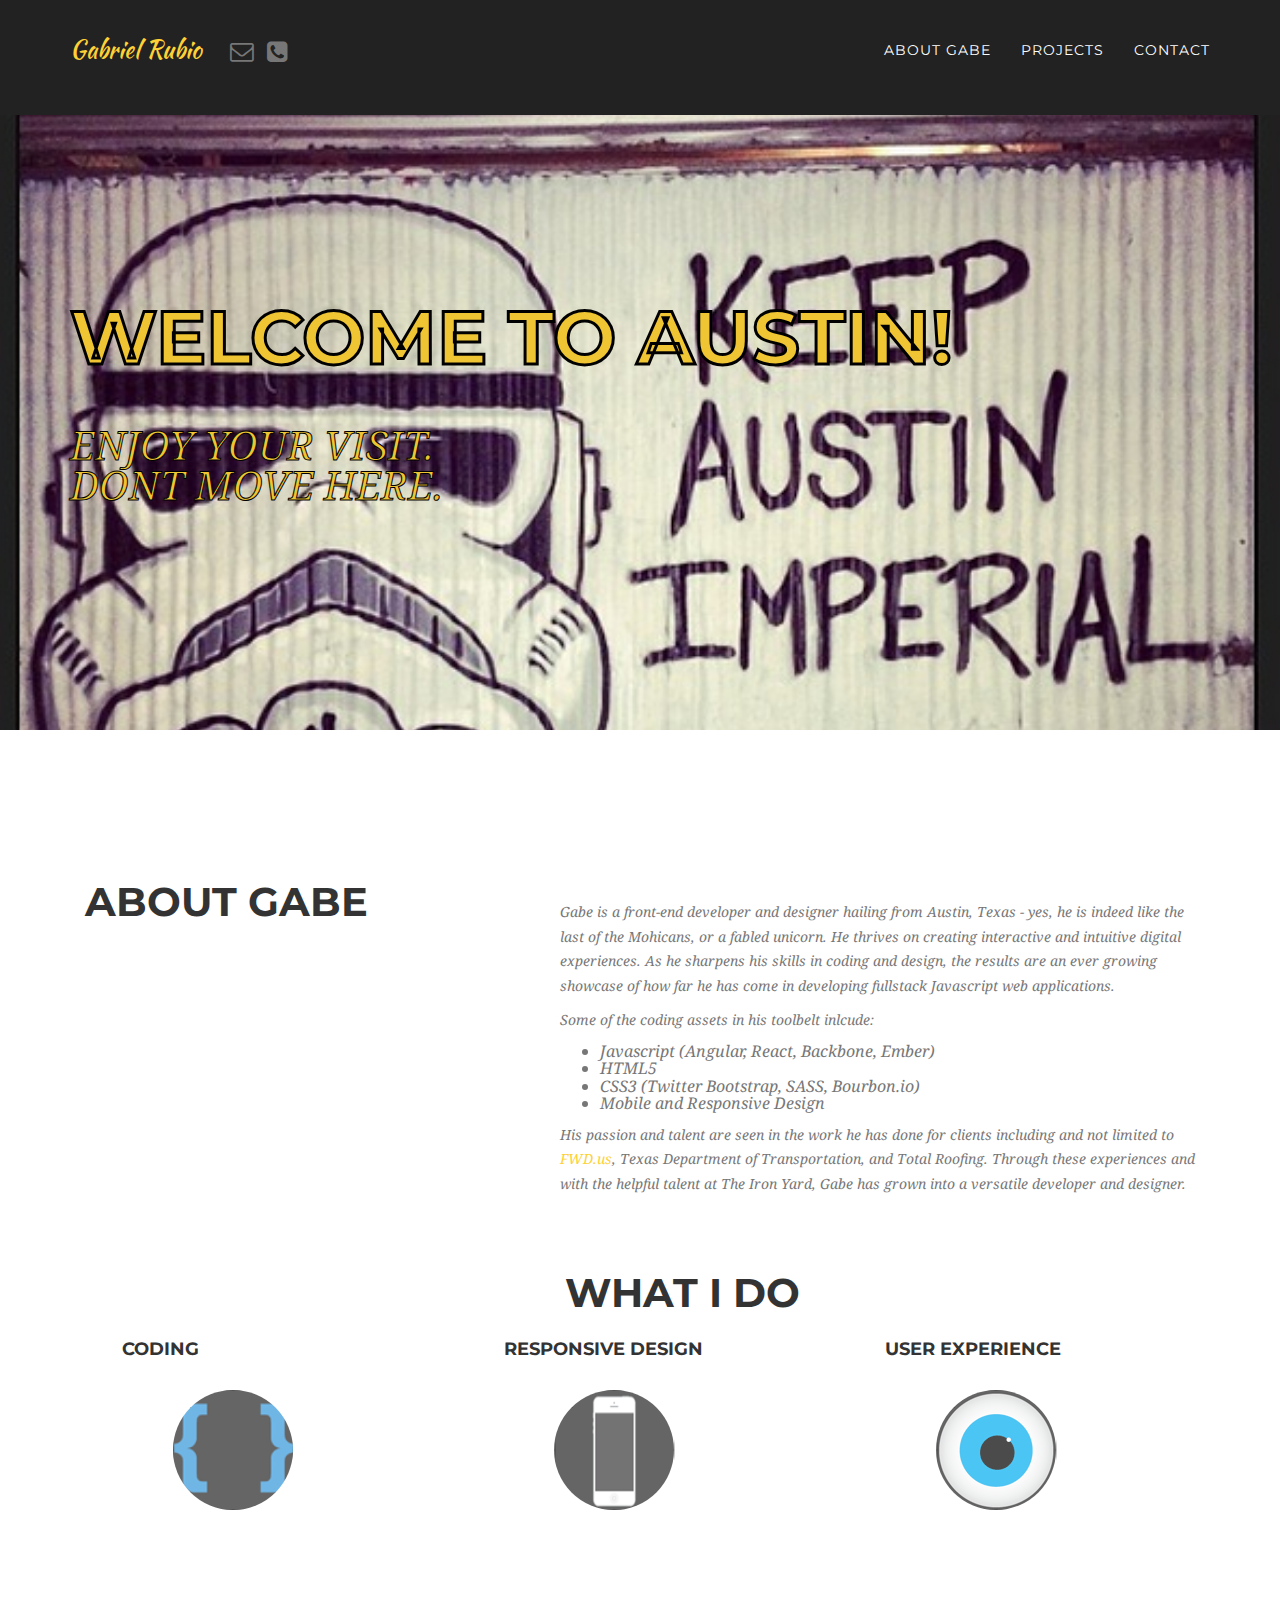
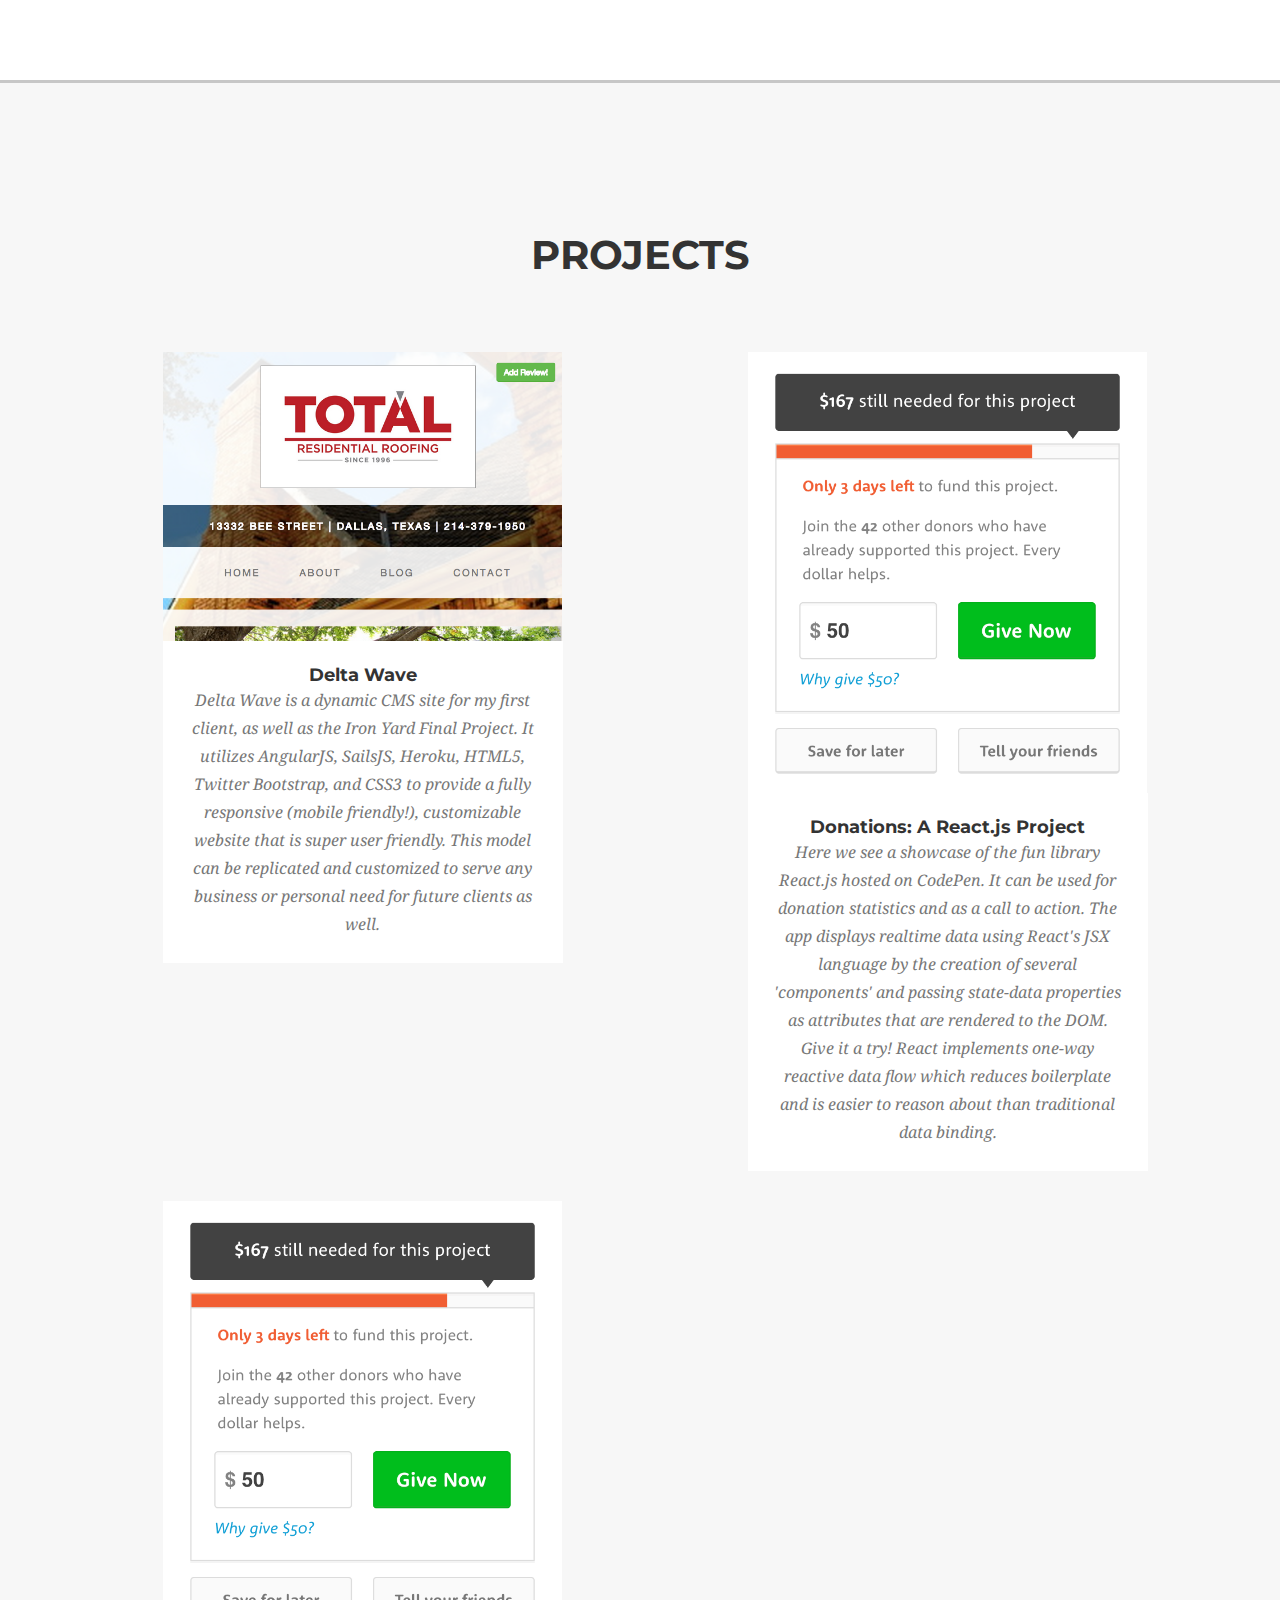
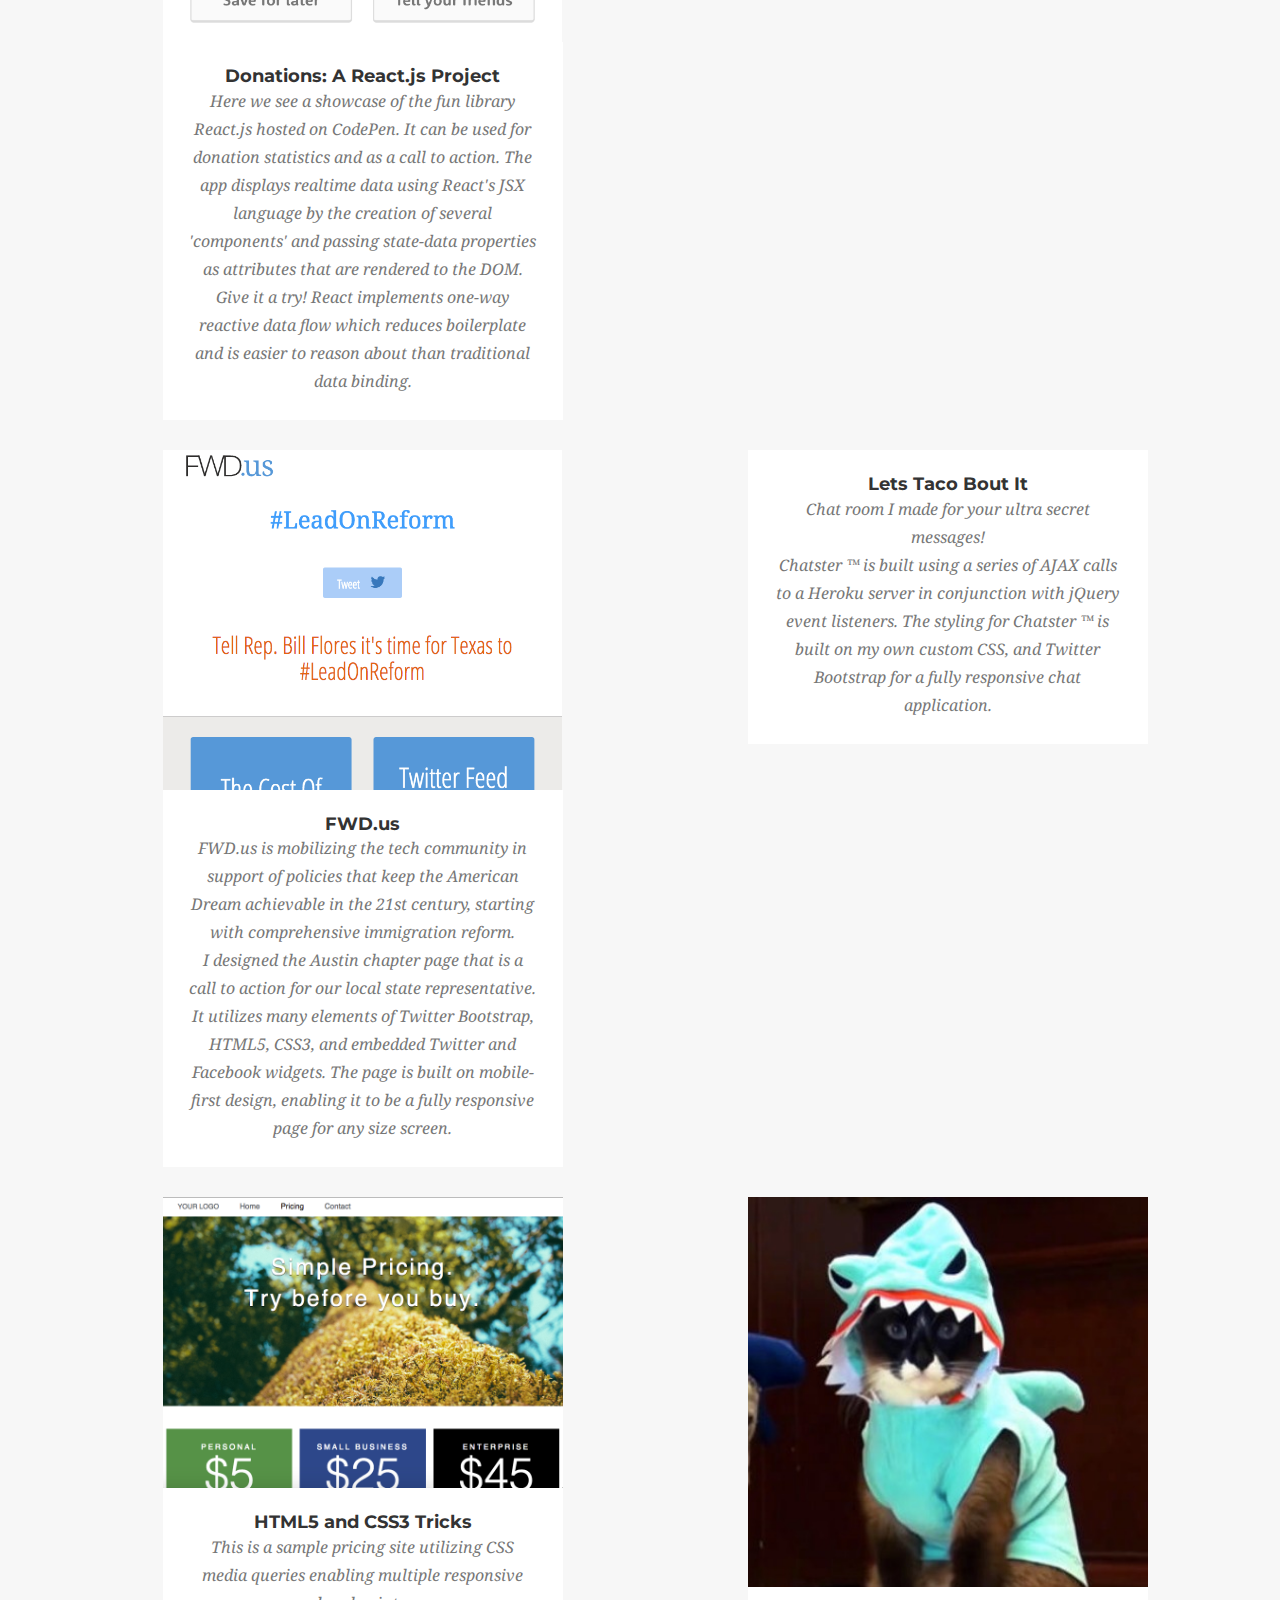
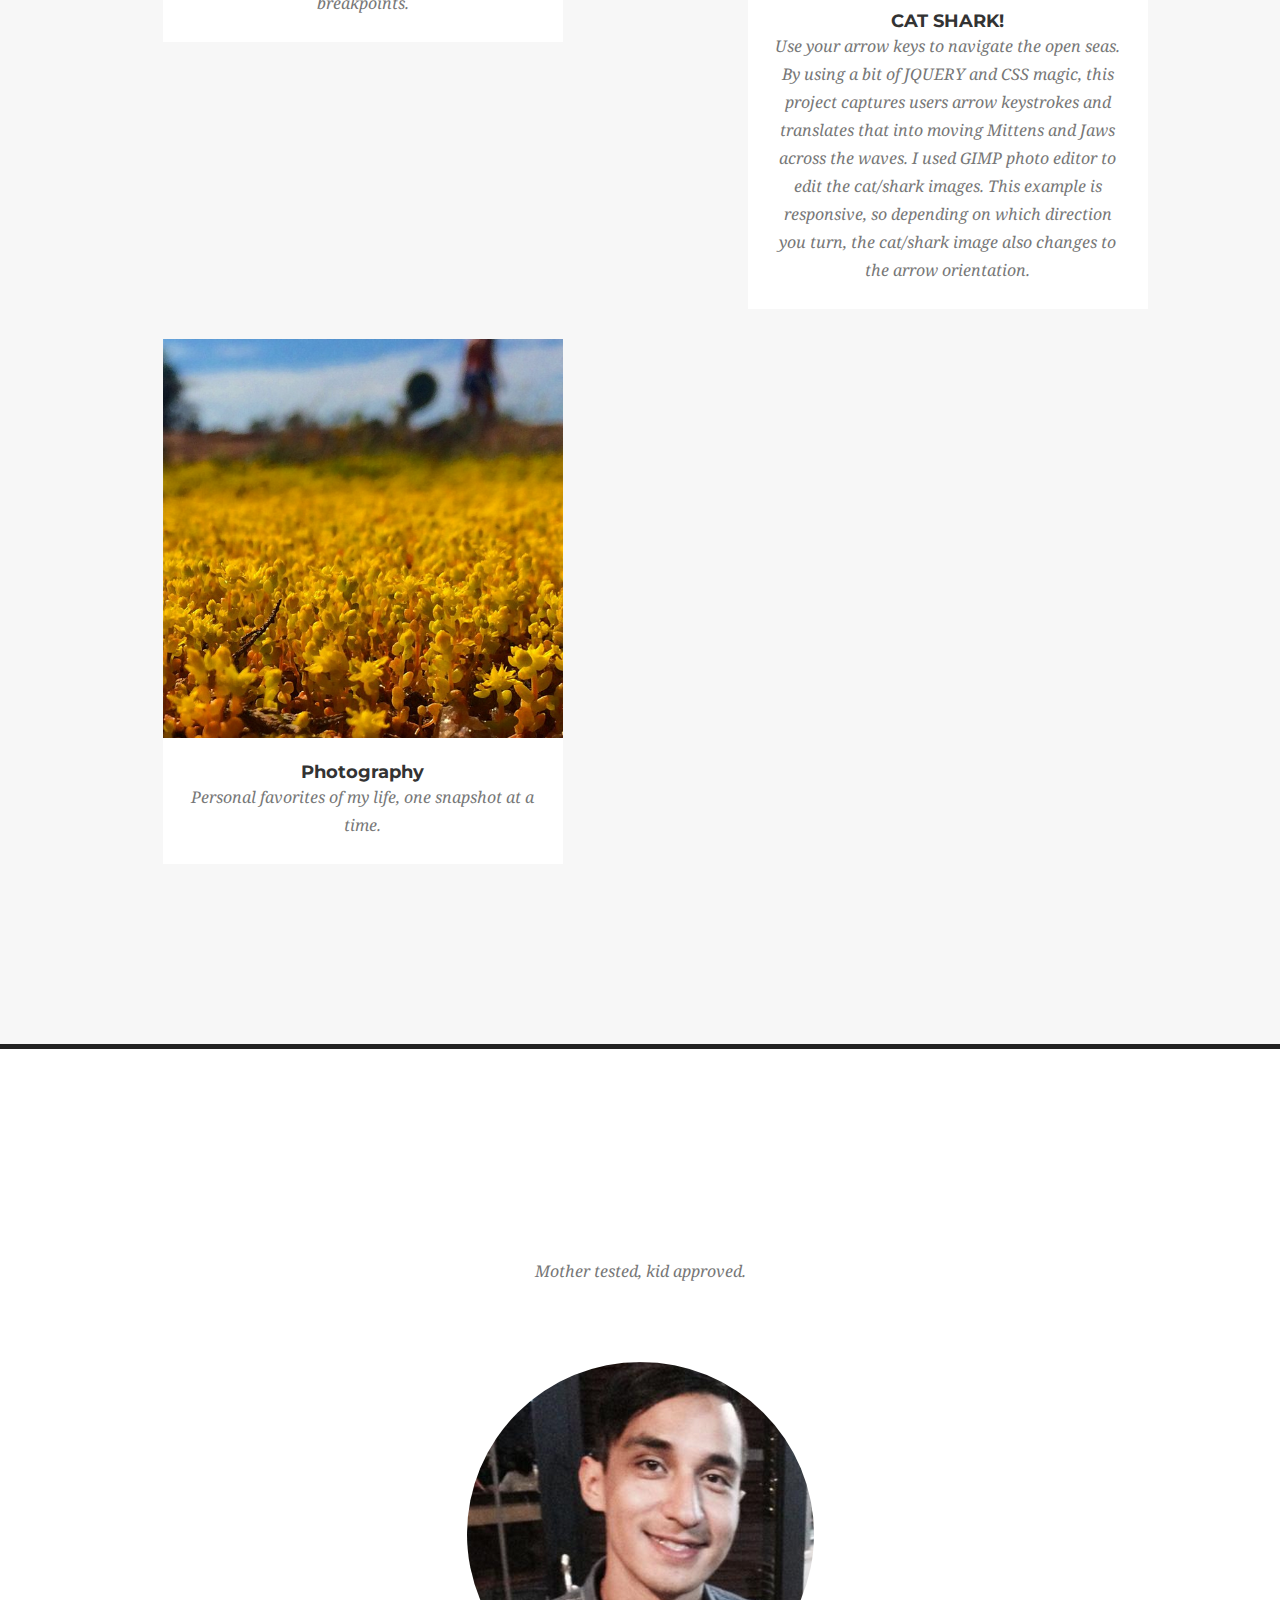
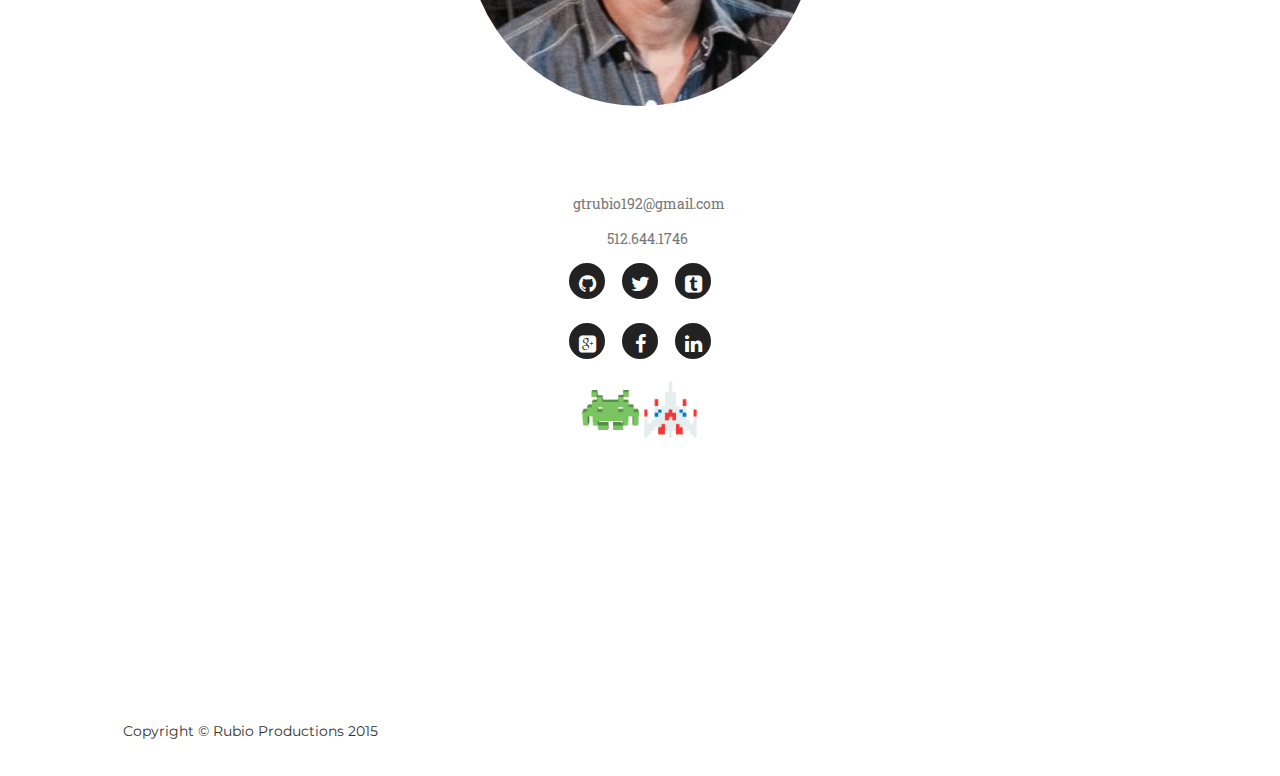
==== index.html @ 04cb6a2f "Allowing scroll once age confirmed" ====
<!DOCTYPE html>
<html lang="en">

<head>
    <meta charset="utf-8">
    <meta http-equiv="X-UA-Compatible" content="IE=edge">
    <meta name="viewport" content="width=device-width, initial-scale=1">
    <meta name="description" content="">
    <meta name="author" content="">

    <title>Rubio Designs</title>

    <!-- Bootstrap Core CSS -->
    <link href="css/bootstrap.min.css" rel="stylesheet">

    <!-- Custom CSS -->
    <link href="css/agency.css" rel="stylesheet">

    <!-- Custom Fonts -->
    <link href="font-awesome/css/font-awesome.min.css" rel="stylesheet" type="text/css">
    <link href="http://fonts.googleapis.com/css?family=Montserrat:400,700" rel="stylesheet" type="text/css">
    <link href='http://fonts.googleapis.com/css?family=Kaushan+Script' rel='stylesheet' type='text/css'>
    <link href='http://fonts.googleapis.com/css?family=Droid+Serif:400,700,400italic,700italic' rel='stylesheet' type='text/css'>
    <link href='http://fonts.googleapis.com/css?family=Roboto+Slab:400,100,300,700' rel='stylesheet' type='text/css'>

    <!-- jQuery UI -->
<!--    <link rel="stylesheet" href="jquery-ui.min.css">-->


    <!-- HTML5 Shim and Respond.js IE8 support of HTML5 elements and media queries -->
    <!-- WARNING: Respond.js doesn't work if you view the page via file:// -->
    <!--[if lt IE 9]>
        <script src="https://oss.maxcdn.com/libs/html5shiv/3.7.0/html5shiv.js"></script>
        <script src="https://oss.maxcdn.com/libs/respond.js/1.4.2/respond.min.js"></script>
    <![endif]-->

</head>

<body id="page-top" class="index">

    <!-- Navigation -->
    <nav class="navbar navbar-default navbar-fixed-top">
        <div class="container">
            <!-- Brand and toggle get grouped for better mobile display -->
            <div class="navbar-header page-scroll">
              <button type="button" class="navbar-toggle" data-toggle="collapse" data-target="#bs-example-navbar-collapse-1">
                <span class="sr-only">Toggle navigation</span>
                <span class="icon-bar"></span>
                <span class="icon-bar"></span>
                <span class="icon-bar"></span>
              </button>
<!--                <a class="navbar-brand page-scroll" href="#team">Gabriel Rubio</a>-->

              <ul class="list-inline small">
                <li>
                  <a class="navbar-brand page-scroll" href="#team">Gabriel Rubio</a>
                </li>
                <li>
                  <a class="nav-icons text-muted" href="mailto:gtrubio192@gmail.com">
                    <i class="fa fa-envelope-o fa-2x"></i>
                  </a>
                </li>
                <li>
                  <a class="nav-icons contact-icons text-muted" href="tel:5126441746">
                    <i class="fa fa-phone-square fa-2x"></i>
                  </a>
                </li>
              </ul>
            </div>

            <!-- Collect the nav links, forms, and other content for toggling -->
            <div class="collapse navbar-collapse" id="bs-example-navbar-collapse-1">
                <ul class="nav navbar-nav navbar-right">
                    <li class="hidden">
                        <a href="#page-top"></a>
                    </li>
                    <li>
                        <a class="page-scroll" href="#services">About Gabe</a>
                    </li>
                    <li>
                        <a class="page-scroll" href="#portfolio">Projects</a>
                    </li>
                    <li>
                        <a class="page-scroll" href="#team">Contact</a>
                    </li>
                </ul>
            </div>
            <!-- /.navbar-collapse -->
        </div>
        <!-- /.container-fluid -->
    </nav>

    <!-- Header -->
    <header>
        <div class="container">
            <div class="intro-text">
                <div class="intro-heading" style="color: rgb(239,197,51)">Welcome To Austin!</div>
                <div class="intro-lead-in" style="color: rgb(239,197,51">ENJOY YOUR VISIT.<br>DONT MOVE HERE.</div>
            </div>
<!--            <div class="sample">Sample.</div>-->
        </div>
    </header>

    <!-- Services Section -->
    <section id="services">
        <div class="container">
            <div class="row">
                <div class="col-lg-12 ">
                    <div class="col-lg-5 col-md-5 col-sm-5 col-xs-12">
                      <h2 class="section-heading ">About Gabe</h2>
<!--
                      <ul class="list-inline">
                        <span class="huds text-center">
                          <img class="spin2" src="https://31.media.tumblr.com/176a39278b8b70ae1bc29664018fd4d5/tumblr_nhddotBzu31r51oypo8_400.gif">
                          <img class="overlay" width="25%" src="img/code.gif">
                        </span>
                        <span class="huds text-center">
                          <img class="spin3"src="https://31.media.tumblr.com/176a39278b8b70ae1bc29664018fd4d5/tumblr_nhddotBzu31r51oypo8_400.gif">
                          <img class="overlay" width="25%" src="img/responsive.gif">
                        </span>
                        <span class="huds text-center">
                          <img class="spin3"src="https://31.media.tumblr.com/176a39278b8b70ae1bc29664018fd4d5/tumblr_nhddotBzu31r51oypo8_400.gif">
                          <img class="overlay" width="25%" src="img/eye.gif">
                        </span>
                      </ul>
-->

<!--
                      <div id="about1" class="huds text-center">
                        <img  class="spin1 hud1" width="45%" src="img/hud-1.png">
                        <img  class="spin2 hud2" width="45%" src="img/hud-2.png">
                        <img  class="spin3 hud3" width="45%" src="img/hud-3.png">
                        <img class="overlay" width="25%" src="img/code.gif">
                      </div>
-->

<!--
                      <div class="huds text-center">
                        <img  class="spin1 hud1" width="45%" src="img/hud-1.png">
                        <img  class="spin2 hud2" width="45%" src="img/hud-2.png">
                        <img  class="spin3 hud3" width="45%" src="img/hud-3.png">
                        <img class="overlay" width="25%" src="img/eye.gif">
                      </div>
-->
                    </div>
                    <div class="col-lg-7 col-md-7 col-sm-7 col-xs-12">
<!--                      <h2 class="section-heading ">About Gabe</h2>-->

                      <h3 class=" section-subheading text-muted">
                        <p>
                          Gabe is a front-end developer and designer hailing from Austin, Texas - yes, he is indeed like the last of the Mohicans, or a fabled unicorn.
                          He thrives on creating interactive and intuitive digital experiences.
                          As he sharpens his skills in coding and design, the results are an ever growing showcase of how far he has come in developing fullstack Javascript web applications.
                        </p>
                        <p>
                          Some of the coding assets in his toolbelt inlcude: <br>
                          <ul>
                            <li> Javascript (Angular, React, Backbone, Ember) </li>
                            <li> HTML5 </li>
                            <li> CSS3 (Twitter Bootstrap, SASS, Bourbon.io) </li>
                            <li> Mobile and Responsive Design </li>
                          </ul>
                        </p>
                        <p>
                          His passion and talent are seen in the work he has done for clients including and not limited to
                          <a target="_blank" href="http://www.fwd.us/">FWD.us</a>, Texas Department of Transportation, and Total Roofing.
                          Through these experiences and with the helpful talent at The Iron Yard, Gabe has grown into a versatile developer and designer.
                        </p>
                      </h3>
                    </div>
                </div>
                <div class="col-lg-12 icons">
                  <h2 class="section-heading text-center">What I Do</h2>
<!--
                  <span class=" col-lg-4 col-md-4 col-sm-4 col-xs-4">
                    <h4 class=" "> &nbsp;&nbsp;&nbsp;&nbsp;&nbsp;&nbsp;&nbsp;&nbsp;&nbsp;&nbsp;&nbsp;&nbsp;&nbsp;&nbsp;coding</h4>
                  </span>
                  <span class="col-lg-4 col-md-4 col-sm-4 col-xs-4">
                    <h4 class="section-heading ">&nbsp;&nbsp;&nbsp;&nbsp;responsive design</h4>
                  </span>
                  <span class="col-lg-4 col-md-4 col-sm-4 col-xs-4">
                    <h4 class="section-heading">&nbsp;&nbsp;&nbsp;&nbsp;&nbsp;&nbsp;User experience</h4>
                  </span>
-->
<!--
                  <span class=" col-lg-3">
                    <h4 class="section-heading">design</h4>
                  </span>
-->
                </div>
                <div class="col-lg-12">
<!--                      <h2 class="section-heading text-center">What I Do</h2>-->
                      <ul class="list-inline icons">
                        <span class="huds text-center col-lg-4 col-md-4 col-sm-4 col-xs-4">
                          <h4 class="text-left ">coding</h4>
                          <img class="spin2" src="https://31.media.tumblr.com/176a39278b8b70ae1bc29664018fd4d5/tumblr_nhddotBzu31r51oypo8_400.gif">
                          <img class="overlay" width="25%" src="img/code.gif">
                        </span>
                        <span class="huds text-center col-lg-4 col-md-4 col-sm-4 col-xs-4">
                          <h4 class="text-left ">responsive design</h4>
                          <img class="spin3"src="https://31.media.tumblr.com/176a39278b8b70ae1bc29664018fd4d5/tumblr_nhddotBzu31r51oypo8_400.gif">
                          <img class="overlay" width="25%" src="img/responsive.gif">
                        </span>
                        <span class="huds text-center col-lg-4 col-md-4 col-sm-4 col-xs-4">
                          <h4 class="text-left ">user experience</h4>
                          <img class="spin3"src="https://31.media.tumblr.com/176a39278b8b70ae1bc29664018fd4d5/tumblr_nhddotBzu31r51oypo8_400.gif">
                          <img class="overlay" width="25%" src="img/eye.gif">
                        </span>
<!--
                        <span class="huds text-center col-lg-3">
                          <img class="spin3"src="https://31.media.tumblr.com/176a39278b8b70ae1bc29664018fd4d5/tumblr_nhddotBzu31r51oypo8_400.gif">
                          <img id="pencil" class="overlay" width="5%" src="img/pencil-icon.png">
                        </span>
-->
                      </ul>
              </div>
            </div>
        </div>
    </section>

    <!-- Portfolio Grid Section -->
    <section id="portfolio" class="bg-light-gray portfolio-container">
        <div class="container">
            <div class="row">
                <div class="col-lg-12 text-center">
                    <h2 class="section-heading">Projects</h2>
                    <h3 class="section-subheading text-muted">

                    </h3>
                </div>
            </div>
            <div class="container">
              <div class="row">
<!-- Final Project -->
                <div class="col-md-6 col-sm-6 col-lg-6 portfolio-item">
                    <a href="https://nameless-woodland-9098.herokuapp.com/#/home" target="_blank" class="portfolio-link" data-toggle="modal">
                        <div class="portfolio-hover">
                            <div class="portfolio-hover-content">
                                <i class="fa fa-plus fa-3x"></i>
                            </div>
                        </div>
                        <img src="img/Total_Roofing.png" class="img-responsive" alt="">
                    </a>
                    <div class="portfolio-caption">
                        <h4>Delta Wave</h4>
                        <p class="text-muted">
                          Delta Wave is a dynamic CMS site for my first client, as well as the Iron Yard Final Project.
                          It utilizes AngularJS, SailsJS, Heroku, HTML5, Twitter Bootstrap, and CSS3 to provide a fully responsive (mobile friendly!), customizable website that is super user friendly.
                          This model can be replicated and customized to serve any business or personal need for future clients as well.
                        </p>
                    </div>
                </div>
<!-- Codepen Donation: A React example  -->
                <div class="col-md-6 col-sm-6 col-lg-6 portfolio-item">
                    <a href="http://codepen.io/roo_bee_ohhh/pen/GpomZy" target="_blank" class="portfolio-link" data-toggle="modal">
                        <div class="portfolio-hover">
                            <div class="portfolio-hover-content">
                                <i class="fa fa-plus fa-3x"></i>
                            </div>
                        </div>
                        <img src="img/reactExample.png" class="img-responsive" alt="">
                    </a>
                    <div class="portfolio-caption">
                        <h4>Donations: A React.js Project</h4>
                        <p class="text-muted">
                          Here we see a showcase of the fun library React.js hosted on CodePen. It can be used for donation statistics and as a call to action.
                          The app displays realtime data using React's JSX language by the creation of several 'components' and
                          passing state-data properties as attributes that are rendered to the DOM. Give it a try!
                          React implements one-way reactive data flow which reduces boilerplate and is easier to
                          reason about than traditional data binding.
                        </p>
                    </div>
                </div>

              </div>
              <div class="row">
                <!-- West Edison Concentrates  -->
                <div class="col-md-6 col-sm-6 col-lg-6 portfolio-item">
                    <a href="http://gtrubio192.github.io/projects/West-Edison" target="_blank" class="portfolio-link">
                        <div class="portfolio-hover">
                            <div class="portfolio-hover-content">
                                <i class="fa fa-plus fa-3x"></i>
                            </div>
                        </div>
                        <img src="img/reactExample.png" class="img-responsive" alt="">
                    </a>
                    <div class="portfolio-caption">
                        <h4>Donations: A React.js Project</h4>
                        <p class="text-muted">
                          Here we see a showcase of the fun library React.js hosted on CodePen. It can be used for donation statistics and as a call to action.
                          The app displays realtime data using React's JSX language by the creation of several 'components' and
                          passing state-data properties as attributes that are rendered to the DOM. Give it a try!
                          React implements one-way reactive data flow which reduces boilerplate and is easier to
                          reason about than traditional data binding.
                        </p>
                    </div>
                </div>
              </div>
              <div class="row">
<!-- FWD.us-->
                <div class="col-md-6 col-sm-6 col-lg-6 portfolio-item">
                    <a href="http://austin.fwd.us/#/home" target="_blank" class="portfolio-link" data-toggle="modal">
                        <div class="portfolio-hover">
                            <div class="portfolio-hover-content">
                                <i class="fa fa-plus fa-3x"></i>
                            </div>
                        </div>
                        <img src="img/FWD.png" class="img-responsive" alt="">
                    </a>
                    <div class="portfolio-caption">
                        <h4>FWD.us</h4>
                        <p class="text-muted">
                          FWD.us is mobilizing the tech community in support of policies that keep
                          the American Dream achievable in the 21st century, starting with comprehensive immigration reform. <br>
                          I designed the Austin chapter page that is a call to action for our local state representative. It utilizes many elements of
                          Twitter Bootstrap, HTML5, CSS3, and embedded Twitter and Facebook widgets. The page is built on mobile-first design, enabling it to be a fully responsive page for any size screen.
                        </p>
                    </div>
                </div>
<!--    Chatster -->
                <div class="col-md-6 col-sm-6 col-lg-6 portfolio-item">
                    <a href="#portfolioModal3" class="portfolio-link" data-toggle="modal">
                        <div class="portfolio-hover">
                            <div class="portfolio-hover-content">
                                <i class="fa fa-plus fa-3x"></i>
                            </div>
                        </div>
                        <img width="220%" src="http://bootsnipp.com/img/screenshots/49a77794562d620cb511748293ad9a2d42921ede.png" class="img-responsive" alt="">
                    </a>
                    <div class="portfolio-caption">
                        <h4>Lets Taco Bout It</h4>
                        <p class="text-muted">
                          Chat room I made for your ultra secret messages!<br>
                          Chatster &trade;	is built using a series of AJAX calls to a Heroku server in conjunction with jQuery event listeners.
                          The styling for Chatster &trade; is built on my own custom CSS, and Twitter Bootstrap for a fully responsive chat application.

                        </p>
                    </div>
                </div>
              </div>

              <div class="row">
<!--        Pricing Website -->
                <div class="col-md-6 col-sm-6 col-lg-6 portfolio-item">
                    <a href="#portfolioModal4" class="portfolio-link" data-toggle="modal">
                        <div class="portfolio-hover">
                            <div class="portfolio-hover-content">
                                <i class="fa fa-plus fa-3x"></i>
                            </div>
                        </div>
                        <img width="250%" class="img-responsive" src="img/Screen%20Shot%202015-02-17%20at%203.14.36%20PM.png" alt="">
                    </a>
                    <div class="portfolio-caption">
                        <h4>HTML5 and CSS3 Tricks</h4>
                        <p class="text-muted">
                          This is a sample pricing site utilizing CSS media queries enabling multiple responsive breakpoints.
                        </p>
                    </div>
                </div>
<!--    Cat Shark  -->
                <div class="col-md-6 col-sm-6 col-lg-6 portfolio-item">
                    <a href="#portfolioModal1" class="portfolio-link" data-toggle="modal">
                        <div class="portfolio-hover">
                            <div class="portfolio-hover-content">
                                <i class="fa fa-plus fa-3x"></i>
                            </div>
                        </div>
                        <img width="100%"src="img/Cat_shark.png" class="img-responsive" alt="">
                    </a>
                    <div class="portfolio-caption">
                        <h4>CAT SHARK!</h4>
                        <p class="text-muted">
                          Use your arrow keys to navigate the open seas.<br>
                          By using a bit of JQUERY and CSS magic, this project captures users arrow keystrokes and translates
                          that into moving Mittens and Jaws across the waves. I used GIMP photo editor to edit the cat/shark images.
                          This example is responsive, so depending on which direction you turn, the cat/shark image also changes to the arrow orientation.
                        </p>
                    </div>
                </div>
              </div>
              <div class="row">
<!--  Photos  -->
                <div class="col-md-6 col-sm-6 col-lg-6 portfolio-item">
                    <a href="#portfolioModal2" class="portfolio-link" data-toggle="modal">
                        <div class="portfolio-hover">
                            <div class="portfolio-hover-content">
                                <i class="fa fa-plus fa-3x"></i>
                            </div>
                        </div>
                        <img width="125%" src="img/EnchantedRock.png" class="img-responsive" alt="">
                    </a>
                    <div class="portfolio-caption">
                        <h4>Photography</h4>
                        <p class="text-muted">Personal favorites of my life, one snapshot at a time.</p>
                    </div>
                </div>
              </div>

            </div>
        </div>
    </section>

    <!-- Team Section -->
    <section id="team" class="contact-container">
        <div class="container">
            <div class="row">
                <div class="col-lg-12 text-center ">
                    <h2 id="contact" class="section-heading white-text">Contact The (One Man) Team</h2>
                    <h3 class="section-subheading text-muted">
                        Mother tested, kid approved.
                    </h3>
                </div>
            </div>
            <div class="row">
         <!--        <div class="col-sm-4">
                    <div class="team-member">
                        <img src="img/team/1.jpg" class="img-responsive img-circle" alt="">
                        <h4></h4>
                        <p class="text-muted"></p>
                    </div>
                </div> -->
                <div class="col-sm-12">
                    <div class="team-member">
                        <img id="face" src="img/birthday.PNG" class="img-responsive img-circle img-centered" alt="">
                        <h4 class="white-text">Gabe Rubio</h4>
                        <p class="text-muted">Front-End Developer + Designer</p>

                        <p>
                          <i class="fa fa-envelope-o"></i>
                          <a class="text-muted" href="mailto:gtrubio192@gmail.com">
                               gtrubio192@gmail.com</a>
                        </p>

                        <p>
                          <i class="fa fa-phone-square"></i>
                          <a class="text-muted" href="tel:5126441746">
                          512.644.1746</a>
                        </p>

                        <ul class="list-inline social-buttons row">
                          <li>
                            <a href="https://github.com/gtrubio192"><i class="fa fa-github"></i></a>
                          </li>
                          <li>
                            <a href="https://twitter.com/roo_bee_ohhh"><i class="fa fa-twitter"></i></a>
                          </li>
                          <li>
                            <a href="https://www.tumblr.com/blog/roobeeohhh"><i class="fa fa-tumblr-square"></i></a>
                          </li>
                        </ul>
                        <br>
                        <ul class="list-inline social-buttons row">
                          <li>
                            <a href="https://plus.google.com/u/0/102101946342584671685/posts"><i class="fa fa-google-plus-square"></i></a>
                          </li>
                          <li>
                            <a href="https://www.facebook.com/gabe.rubio.7"><i class="fa fa-facebook"></i></a>
                          </li>
                          <li>
                            <a href="https://www.linkedin.com/in/gabrielrubio1"><i class="fa fa-linkedin"></i></a>
                          </li>
                        </ul>
                      <br>
<!--                      <span style="color: #fed136; font-size: 135px;">&#x2B22;</span>-->
                      <span><img style="font-size: 135px;"class="ship" width="5%" src="img/spaceinvader.gif"></span>
                      <span><img style="font-size: 135px;"class="ship" width="5%" src="img/galaga_ship.png"></span>
<!--                      <span style="color: #fed136; font-size: 135px;">&#x2B22;</span>-->
                    </div>
                </div>
            </div>
        </div>
    </section>

    <!-- Clients Aside -->



    <footer>
        <div class="container">
            <div class="row">
                <div class="col-md-4">
                    <span class="copyright">Copyright &copy; Rubio Productions 2015</span>
                </div>
            </div>
        </div>
    </footer>

    <!-- Portfolio Modals -->
    <!-- Use the modals below to showcase details about your portfolio projects! -->

    <!-- Portfolio Modal 1 -->
    <div class="portfolio-modal modal fade" id="portfolioModal1" tabindex="-1" role="dialog" aria-hidden="true">
        <div class="modal-content">
            <div class="close-modal" data-dismiss="modal">
                <div class="lr">
                    <div class="rl">
                    </div>
                </div>
            </div>
            <div class="container">
                <div class="row">
                    <div class="col-lg-8">
                        <div class="modal-body">
                            <!-- Project Details Go Here -->
                            <h2>CAT SHARK!!!</h2>
                            <p class="item-intro text-muted">Funnest game this side of the Straights of Gibraltar</p>
                            <img class="img-responsive" src="http://s3-us-west-2.amazonaws.com/bettymag/Shark-Cat.jpg" alt="">
                            <p>Use your arrow keys to help Mittens and Jaws navigate the open seas and snag up all the booty!
                            </p>
                            <button type = "button" class="btn">
                                <a href="http://gtrubio192.github.io/classwork-Day12/">Play Me!
                                </a>
                            </button>
                            <br>
                            <ul class="list-inline">
                                <li>Date: January 2015</li>
                                <li>Client: Self</li>
                                <li>Category: Interactive Design</li>
                            </ul>
                            <button type="button" class="btn btn-primary" data-dismiss="modal"><i class="fa fa-times"></i> Close Project</button>
                        </div>
                    </div>
                </div>
            </div>
        </div>
    </div>

    <!-- Portfolio Modal 2 -->
    <div class="portfolio-modal modal fade" id="portfolioModal2" tabindex="-1" role="dialog" aria-hidden="true">
        <div class="modal-content">
            <div class="close-modal" data-dismiss="modal">
                <div class="lr">
                    <div class="rl">
                    </div>
                </div>
            </div>
            <div class="container">
                <div class="row">
                    <div class="col-lg-8 col-lg-offset-2 col-sm-8 col-sm-offset-2">
                        <div class="modal-body">
                        <!-- CAROUSEL PICTURES -->
                                <div id="carousel-example-generic" class="carousel slide" data-ride="carousel">
                                  <!-- Indicators -->
                                  <ol class="carousel-indicators">
                                    <li data-target="#carousel-example-generic" data-slide-to="0" class="active"></li>
                                    <li data-target="#carousel-example-generic" data-slide-to="next"></li>
                                    <li data-target="#carousel-example-generic" data-slide-to="next"></li>
                                    <li data-target="#carousel-example-generic" data-slide-to="next"></li>
                                    <li data-target="#carousel-example-generic" data-slide-to="next"></li>
                                    <li data-target="#carousel-example-generic" data-slide-to="next"></li>
                                    <li data-target="#carousel-example-generic" data-slide-to="next"></li>
                                    <li data-target="#carousel-example-generic" data-slide-to="next"></li>
                                    <li data-target="#carousel-example-generic" data-slide-to="next"></li>
                                    <li data-target="#carousel-example-generic" data-slide-to="next"></li>
                                    <li data-target="#carousel-example-generic" data-slide-to="next"></li>
                                    <li data-target="#carousel-example-generic" data-slide-to="next"></li>
                                    <li data-target="#carousel-example-generic" data-slide-to="next"></li>
                                    <li data-target="#carousel-example-generic" data-slide-to="next"></li>
                                    <li data-target="#carousel-example-generic" data-slide-to="next"></li>
                                    <li data-target="#carousel-example-generic" data-slide-to="next"></li>
                                    <li data-target="#carousel-example-generic" data-slide-to="next"></li>
                                    <li data-target="#carousel-example-generic" data-slide-to="next"></li>
                                    <li data-target="#carousel-example-generic" data-slide-to="next"></li>
                                    <li data-target="#carousel-example-generic" data-slide-to="next"></li>
                                    <li data-target="#carousel-example-generic" data-slide-to="next"></li>
                                    <li data-target="#carousel-example-generic" data-slide-to="next"></li>
                                    <li data-target="#carousel-example-generic" data-slide-to="next"></li>
                                    <li data-target="#carousel-example-generic" data-slide-to="next"></li>
                                  </ol>

                                  <!-- Wrapper for slides -->
                                  <div class="carousel-inner" role="listbox">
                                    <div class="item active">
                                      <img src="https://igcdn-photos-d-a.akamaihd.net/hphotos-ak-xaf1/t51.2885-15/10864731_1507160319548187_89858152_n.jpg" alt="">
                                      <div class="carousel-caption">
                                        .MANTRA.
                                      </div>
                                    </div>

                                    <div class="item">
                                      <img src="https://igcdn-photos-d-a.akamaihd.net/hphotos-ak-xfa1/t51.2885-15/10831736_557436664388579_251922012_n.jpg" alt="">
                                      <div class="carousel-caption">
                                        Push it. Push it real good.
                                      </div>
                                    </div>

                                    <div class="item">
                                      <img src="https://igcdn-photos-f-a.akamaihd.net/hphotos-ak-xap1/t51.2885-15/10725078_1497722337163629_1443846174_n.jpg" style="color:black">
                                      <div class="carousel-caption">
                                        Mondays, AMIRIGHT?
                                      </div>
                                    </div>
                                    <div class="item">
                                      <img src="https://igcdn-photos-g-a.akamaihd.net/hphotos-ak-xpf1/t51.2885-15/10693415_265709903638182_630008636_n.jpg" alt="">
                                      <div class="carousel-caption">
                                        Colorado Brewery Hopping
                                      </div>
                                    </div>
                                    <div class="item">
                                      <img src="https://igcdn-photos-c-a.akamaihd.net/hphotos-ak-xfa1/t51.2885-15/10848170_797643116976266_1570503060_n.jpg" alt="">
                                      <div class="carousel-caption">
                                        .My lovely neices.
                                      </div>
                                    </div>

                                    <div class="item">
                                      <img src="https://scontent-dfw.cdninstagram.com/hphotos-xfp1/t51.2885-15/10802401_1398009890490417_74561040_n.jpg" alt="">
                                      <div class="carousel-caption">
                                        This could be us but you playin'
                                      </div>
                                    </div>
                                    <div class="item">
                                      <img src="https://igcdn-photos-b-a.akamaihd.net/hphotos-ak-xfp1/t51.2885-15/10727796_1551025508467241_1751053575_n.jpg" alt="">
                                      <div class="carousel-caption">
                                        Good morning Denver!
                                      </div>
                                    </div>

                                    <div class="item">
                                      <img src="https://igcdn-photos-d-a.akamaihd.net/hphotos-ak-xfa1/t51.2885-15/10723724_1480265562254667_566761195_n.jpg" alt="">
                                      <div class="carousel-caption">
                                        "Fitness"
                                      </div>
                                    </div>
                                    <div class="item">
                                      <img src="https://igcdn-photos-a-a.akamaihd.net/hphotos-ak-xpa1/t51.2885-15/926572_702720773097656_1882663489_n.jpg" alt="">
                                      <div class="carousel-caption" style="color:black">
                                        Handstand Selfies!
                                      </div>
                                    </div>
                                    <div class="item">
                                      <img src="https://igcdn-photos-a-a.akamaihd.net/hphotos-ak-xpf1/t51.2885-15/10311149_1494710334078464_1056423334_n.jpg" alt="">
                                      <div class="carousel-caption" style="color:black">
                                        I only buy organic.
                                      </div>
                                    </div>
                                    <div class="item">
                                      <img src="https://distilleryimage3-a.akamaihd.net/a70c5ff0ac8311e380180ec082133997_8.jpg" alt="">
                                      <div class="carousel-caption" style="color:black">
                                        Toting goods around
                                      </div>
                                    </div>
                                    <div class="item">
                                      <img src="https://igcdn-photos-c-a.akamaihd.net/hphotos-ak-xpf1/t51.2885-15/10261163_692875627435650_9685712_n.jpg" alt="">
                                      <div class="carousel-caption" style="color:black">
                                        Beautiful Town Lake
                                      </div>
                                    </div>
                                    <div class="item">
                                      <img src="https://distilleryimage9-a.akamaihd.net/df5cffbaab0a11e399cf1225396dfdfd_8.jpg" alt="">
                                      <div class="carousel-caption" style="color:black">
                                        Pi day
                                      </div>
                                    </div>
                                    <div class="item">
                                      <img src="https://igcdn-photos-d-a.akamaihd.net/hphotos-ak-xap1/t51.2885-15/1538427_695685893815347_1808442016_n.jpg" alt="">
                                      <div class="carousel-caption" style="color:black">
                                        #Relationship Goals
                                      </div>
                                    </div>
                                    <div class="item">
                                      <img src="https://igcdn-photos-e-a.akamaihd.net/hphotos-ak-xaf1/t51.2885-15/1516755_1395975383987604_129914209_n.jpg" alt="">
                                      <div class="carousel-caption" style="color:black">

                                      </div>
                                    </div>
                                    <div class="item">
                                      <img src="https://igcdn-photos-a-a.akamaihd.net/hphotos-ak-xpa1/t51.2885-15/1168966_619654974762448_351566751_n.jpg" alt="">
                                      <div class="carousel-caption" style="color:black">
                                        Remember to forget yourself.
                                      </div>
                                    </div>
                                    <div class="item">
                                      <img src="https://igcdn-photos-f-a.akamaihd.net/hphotos-ak-xaf1/t51.2885-15/1530816_1393157914268357_911768322_n.jpg" alt="">
                                      <div class="carousel-caption" style="color:black">

                                      </div>
                                    </div>
                                    <div class="item">
                                      <img src="https://igcdn-photos-e-a.akamaihd.net/hphotos-ak-xap1/t51.2885-15/1209510_585422954844484_815255696_n.jpg" alt="">
                                      <div class="carousel-caption" style="color:black">
                                        Chicago in a nutshell.
                                      </div>
                                    </div>
                                    <div class="item">
                                      <img src="https://distilleryimage0-a.akamaihd.net/ff987dca2a3811e3a3a922000ab5bb2a_8.jpg" alt="">
                                      <div class="carousel-caption" style="color:black">
                                        Town Lake
                                      </div>
                                    </div>
                                    <div class="item">
                                      <img src="https://distilleryimage3-a.akamaihd.net/3019192a037711e3a84022000aa8048a_7.jpg" alt="">
                                      <div class="carousel-caption" style="color:black">

                                      </div>
                                    </div>
                                    <div class="item">
                                      <img src="https://distilleryimage7-a.akamaihd.net/44c7802401eb11e3942122000aaa0535_7.jpg" alt="">
                                      <div class="carousel-caption">
                                        Exploring Chicago on two wheels!
                                      </div>
                                    </div>
                                    <div class="item">
                                      <img src="https://distilleryimage9-a.akamaihd.net/fbe2f01491c411e2b82c22000a1fbca3_7.jpg" alt="">
                                      <div class="carousel-caption" style="color:black">

                                      </div>
                                    </div>
                                    <div class="item">
                                      <img src="https://distilleryimage4-a.akamaihd.net/2d746be010d211e2ada322000a1de77a_7.jpg" alt="">
                                      <div class="carousel-caption" style="color:black">

                                      </div>
                                    </div>
                                    <div class="item">
                                      <img src="https://distilleryimage9-a.akamaihd.net/12d2f2cafc3711e185b022000a1cdc2f_7.jpg" alt="">
                                      <div class="carousel-caption">
                                        San Fran
                                      </div>
                                    </div>
                                    <!-- Movie not working -->
                                    <div class="item">
                                    <!-- http://youtu.be/-YZY-Tdspyg -->
                                      <!-- <img src="https://imgflip.com/gif/gtwrw"> -->
                                    <iframe width="420" height="315" src="https://www.youtube.com/embed/-YZY-Tdspyg" frameborder="0" allowfullscreen></iframe>
                                      <div class="carousel-caption">
                                        .SCHLO MO.
                                      </div>
                                    </div>
                                    <div class="item">
                                      <img src="https://distilleryimage9-a.akamaihd.net/9e5b0850d12b11e1ba8122000a1d0135_7.jpg" alt="">
                                      <div class="carousel-caption">

                                      </div>
                                    </div>
                                    <div class="item">
                                      <img src="https://distilleryimage4-a.akamaihd.net/ffeb4fdeadf511e1b00112313800c5e4_7.jpg" alt="">
                                      <div class="carousel-caption">

                                      </div>
                                    </div>
                                    <div class="item">
                                      <img src="https://distilleryimage0-a.akamaihd.net/098d125ad12a11e18e3c22000a1e8b97_7.jpg" alt="">
                                      <div class="carousel-caption">

                                      </div>
                                    </div>
                                    <div class="item">
                                      <img src="https://distilleryimage8-a.akamaihd.net/911cdc78141911e2b4d31231380fddd1_7.jpg" alt="">
                                      <div class="carousel-caption">
                                        Fun with sensors.
                                      </div>
                                    </div>

                                    <!-- END OF SLIDES -->
                                  </div>

                                  <!-- Controls -->
                                  <a class="left carousel-control" href="#carousel-example-generic" role="button" data-slide="prev">
                                    <span class="glyphicon glyphicon-chevron-left" aria-hidden="true"></span>
                                    <span class="sr-only">Previous</span>
                                  </a>
                                  <a class="right carousel-control" href="#carousel-example-generic" role="button" data-slide="next">
                                    <span class="glyphicon glyphicon-chevron-right" aria-hidden="true"></span>
                                    <span class="sr-only">Next</span>
                                  </a>
                                </div>
                        <!-- END CAROUSEL -->
                            <button type="button" class="btn btn-primary" data-dismiss="modal"><i class="fa fa-times"></i> Close Project</button>
                        </div>
                    </div>
                </div>
            </div>
        </div>
    </div>

    <!-- Portfolio Modal 3 -->
    <div class="portfolio-modal modal fade" id="portfolioModal3" tabindex="-1" role="dialog" aria-hidden="true">
        <div class="modal-content">
            <div class="close-modal" data-dismiss="modal">
                <div class="lr">
                    <div class="rl">
                    </div>
                </div>
            </div>
            <div class="container">
                <div class="row">
                    <div class="col-lg-8 col-lg-offset-2">
                        <div class="modal-body">
                            <!-- Project Details Go Here -->
                            <h2>Lets Taco Bout It</h2>
                            <p class="item-intro text-muted">Chat away :)</p>
                            <iframe id="idIframe" src="projects/chatster/index.html" frameborder="0" width="500" height="400"></iframe>
                            <p>Coolest chat app eva, ya hear!?</p>
                            <button type="button" class="btn btn-primary" data-dismiss="modal"><i class="fa fa-times"></i> Close Project</button>
                        </div>
                    </div>
                </div>
            </div>
        </div>
    </div>

    <!-- Portfolio Modal 4 -->
        <div class="portfolio-modal modal fade" id="portfolioModal4" tabindex="-1" role="dialog" aria-hidden="true">
        <div class="modal-content">
            <div class="close-modal" data-dismiss="modal">
                <div class="lr">
                    <div class="rl">
                    </div>
                </div>
            </div>
            <div class="container">
                <div class="row">
                    <div class="col-lg-8">
                        <div class="modal-body">
                            <!-- Project Details Go Here -->
                            <h2>CSS3/HTML5 Tips and Tricks</h2>
                            <p class="item-intro text-muted">Unique pricing site using custom HTML5 and CSS3 utilizing responsive breakpoints</p>
                            <img class="img-responsive" src="img/Screen%20Shot%202015-02-17%20at%203.14.36%20PM.png" alt="">
                            <p>Feel free to take a look.<br> Make sure to choose a pricing option for a fun surprise.
                            </p>
                            <button type = "button" class="btn">
                                <a href="http://gtrubio192.github.io/projects/GabeRubio-medium-breakpoint">Look
                                </a>
                            </button>
                            <br>
                            <br>
                            <br>
                            <ul class="list-inline">
                                <li>Date: January 2015</li>
                                <li>Client: Self</li>
                                <li>Category: Interactive Design</li>
                            </ul>
                            <button type="button" class="btn btn-primary" data-dismiss="modal"><i class="fa fa-times"></i> Close Project</button>
                        </div>
                    </div>
                </div>
            </div>
        </div>
    </div>

    <!-- Portfolio Modal 5 -->
    <div class="portfolio-modal modal fade" id="portfolioModal5" tabindex="-1" role="dialog" aria-hidden="true">
        <div class="modal-content">
            <div class="close-modal" data-dismiss="modal">
                <div class="lr">
                    <div class="rl">
                    </div>
                </div>
            </div>
            <div class="container">
                <div class="row">
                    <div class="col-lg-8 col-lg-offset-2">
                        <div class="modal-body">
                            <h2>Donations: A React.js Project</h2>


                            <button type="button" class="btn btn-primary" data-dismiss="modal"><i class="fa fa-times"></i> Close Project</button>
                        </div>
                    </div>
                </div>
            </div>
        </div>
    </div>

    <!-- Portfolio Modal 6 -->
    <div class="portfolio-modal modal fade" id="portfolioModal6" tabindex="-1" role="dialog" aria-hidden="true">
        <div class="modal-content">
            <div class="close-modal" data-dismiss="modal">
                <div class="lr">
                    <div class="rl">
                    </div>
                </div>
            </div>
            <div class="container">
                <div class="row">
                    <div class="col-lg-8 col-lg-offset-2">
                        <div class="modal-body">
                            <!-- Project Details Go Here -->
                            <h2>Project Name</h2>
                            <p class="item-intro text-muted">Lorem ipsum dolor sit amet consectetur.</p>
                            <img class="img-responsive img-centered" src="img/portfolio/dreams-preview.png" alt="">
                            <p>Dreams is a free PSD web template built by <a href="https://www.behance.net/MathavanJaya">Mathavan Jaya</a>. Dreams is a modern one page web template designed for almost any purpose. It’s a beautiful template that’s designed with the Bootstrap framework in mind.</p>
                            <p>You can download the PSD template in this portfolio sample item at <a href="http://freebiesxpress.com/gallery/dreams-free-one-page-web-template/">FreebiesXpress.com</a>.</p>
                            <button type="button" class="btn btn-primary" data-dismiss="modal"><i class="fa fa-times"></i> Close Project</button>
                        </div>
                    </div>
                </div>
            </div>
        </div>
    </div>

    <!-- jQuery -->
    <script src="js/jquery.js"></script>
    <!-- Custom jQuery UI -->
    <script src="js/jquery-ui-1.11.2.custom/external/jquery/jquery.js"></script>
    <script src="js/jquery-ui-1.11.2.custom/jquery-ui.min.js"></script>

    <!-- Bootstrap Core JavaScript -->
    <script src="js/bootstrap.min.js"></script>

    <!-- Plugin JavaScript -->
    <script src="http://cdnjs.cloudflare.com/ajax/libs/jquery-easing/1.3/jquery.easing.min.js"></script>
    <script src="js/classie.js"></script>
    <script src="js/cbpAnimatedHeader.js"></script>

    <!-- Contact Form JavaScript -->
    <script src="js/jqBootstrapValidation.js"></script>
    <script src="js/contact_me.js"></script>

    <!-- Custom Theme JavaScript -->
    <script src="js/agency.js"></script>


    <!-- My JS code -->
    <script src="js/main.js"></script>
    <script type="text/javascript">
      function iframeLoaded() {
          var iFrameID = document.getElementById('idIframe');
          if(iFrameID) {
                // here you can make the height, I delete it first, then I make it again
                iFrameID.height = "";
                iFrameID.height = iFrameID.contentWindow.document.body.scrollHeight + "px";
                iFrameID.width = "";
                iFrameID.width = iFrameID.contentWindow.document.body.scrollWidth + "px";
          }
      }
    </script>

</body>

</html>
---- css/agency.css ----
/*!
 * Start Bootstrap - Agency Bootstrap Theme (http://startbootstrap.com)
 * Code licensed under the Apache License v2.0.
 * For details, see http://www.apache.org/licenses/LICENSE-2.0.
 */

.white-text{
  color: #fff !important;
}
.contact-container{
	background-image: url(http://iplayinsandboxes.com/wp-content/themes/bootstrap/images/bg03.jpg);
/*	height: 200px;*/
	margin-bottom: 48px;
	background-attachment: fixed;
	background-size: cover;
}

.huds img {
  border-radius: 50%;
  margin: 20px 3px;

  width: 120px;
  height: 120px;
}
.huds #pencil{
  width: 80px;
  height: 80px;
  position: relative;
  left: -100px;
}
/*
 Notes::
  Make position of spins and overlay absolute so that they can be matched together no matter whats next to them.
*/
.spin1{
  background-color: #222;
  position: relative;
  left: 126px;

  -webkit-animation:spin 2s linear infinite;
  -webkit-animation-direction: alternate;
  -moz-animation:spin 2s linear infinite;
  animation:spin 2s linear infinite;
}
.spin2{
  -webkit-animation:spin 4s linear infinite;
  -webkit-animation-direction: alternate;
  -moz-animation:spin 4s linear infinite;
  animation:spin 4s linear infinite;
}
.spin3{
/*
  position: relative;
  left: -132px;
*/

  -webkit-animation:spin 6s linear infinite;
  -webkit-animation-direction: alternate;
  -moz-animation:spin 6s linear infinite;
  animation:spin 6s linear infinite;
}
@-moz-keyframes spin { 100% { -moz-transform: rotate(360deg); } }
@-webkit-keyframes spin { 100% { -webkit-transform: rotate(360deg); } }
@keyframes spin { 100% { -webkit-transform: rotate(360deg); transform:rotate(360deg); } }

.overlay{
  opacity: .7;
  position: relative;
  left: -9.25em;
}
.overlay:hover{
  opacity: 1;
}
.overlay .do:hover{

}
#about1{
  position:absolute;
  left: -135px;
}
.icons{
 position: relative;
  left: 3em;
}
body {
    overflow-x: hidden;
    font-family: "Roboto Slab","Helvetica Neue",Helvetica,Arial,sans-serif;
}

.text-muted {
    color: #777;
}

.text-primary {
    color: #fed136;
}

p {
    font-size: 14px;
    line-height: 1.75;
}

p.large {
    font-size: 16px;
}

a,
a:hover,
a:focus,
a:active,
a.active {
    outline: 0;
}

a {
    color: #fed136;
}

a:hover,
a:focus,
a:active,
a.active {
    color: #fec503;
}

h1,
h2,
h3,
h4,
h5,
h6 {
    text-transform: uppercase;
    font-family: Montserrat,"Helvetica Neue",Helvetica,Arial,sans-serif;
    font-weight: 700;
}
.gif-circle{
  border-radius: 50%;
}
.img-centered {
    margin: 0 auto;
}

.bg-light-gray {
    background-color: #f7f7f7;
}

.bg-darkest-gray {
    background-color: #222;
}

.btn-primary {
    border-color: #fed136;
    text-transform: uppercase;
    font-family: Montserrat,"Helvetica Neue",Helvetica,Arial,sans-serif;
    font-weight: 700;
    color: #fff;
    background-color: #fed136;
}

.btn-primary:hover,
.btn-primary:focus,
.btn-primary:active,
.btn-primary.active,
.open .dropdown-toggle.btn-primary {
    border-color: #f6bf01;
    color: #fff;
    background-color: #fec503;
}

.btn-primary:active,
.btn-primary.active,
.open .dropdown-toggle.btn-primary {
    background-image: none;
}

.btn-primary.disabled,
.btn-primary[disabled],
fieldset[disabled] .btn-primary,
.btn-primary.disabled:hover,
.btn-primary[disabled]:hover,
fieldset[disabled] .btn-primary:hover,
.btn-primary.disabled:focus,
.btn-primary[disabled]:focus,
fieldset[disabled] .btn-primary:focus,
.btn-primary.disabled:active,
.btn-primary[disabled]:active,
fieldset[disabled] .btn-primary:active,
.btn-primary.disabled.active,
.btn-primary[disabled].active,
fieldset[disabled] .btn-primary.active {
    border-color: #fed136;
    background-color: #fed136;
}

.btn-primary .badge {
    color: #fed136;
    background-color: #fff;
}

.btn-xl {
    padding: 20px 40px;
    border-color: #fed136;
    border-radius: 3px;
    text-transform: uppercase;
    font-family: Montserrat,"Helvetica Neue",Helvetica,Arial,sans-serif;
    font-size: 18px;
    font-weight: 700;
    color: #fff;
    background-color: #fed136;
}

.btn-xl:hover,
.btn-xl:focus,
.btn-xl:active,
.btn-xl.active,
.open .dropdown-toggle.btn-xl {
    border-color: #f6bf01;
    color: #fff;
    background-color: #fec503;
}

.btn-xl:active,
.btn-xl.active,
.open .dropdown-toggle.btn-xl {
    background-image: none;
}

.btn-xl.disabled,
.btn-xl[disabled],
fieldset[disabled] .btn-xl,
.btn-xl.disabled:hover,
.btn-xl[disabled]:hover,
fieldset[disabled] .btn-xl:hover,
.btn-xl.disabled:focus,
.btn-xl[disabled]:focus,
fieldset[disabled] .btn-xl:focus,
.btn-xl.disabled:active,
.btn-xl[disabled]:active,
fieldset[disabled] .btn-xl:active,
.btn-xl.disabled.active,
.btn-xl[disabled].active,
fieldset[disabled] .btn-xl.active {
    border-color: #fed136;
    background-color: #fed136;
}

.btn-xl .badge {
    color: #fed136;
    background-color: #fff;
}

.navbar-default {
    border-color: transparent;
    background-color: #222;
}

.navbar-default .navbar-brand {
    font-family: "Kaushan Script","Helvetica Neue",Helvetica,Arial,cursive;
    color: #fed136;
}

.navbar-default .navbar-brand:hover,
.navbar-default .navbar-brand:focus,
.navbar-default .navbar-brand:active,
.navbar-default .navbar-brand.active {
    color: #fec503;
}

.navbar-default .navbar-collapse {
    border-color: rgba(255,255,255,.02);
}

.navbar-default .navbar-toggle {
    border-color: #fed136;
    background-color: #fed136;
}

.navbar-default .navbar-toggle .icon-bar {
    background-color: #fff;
}

.navbar-default .navbar-toggle:hover,
.navbar-default .navbar-toggle:focus {
    background-color: #fed136;
}

.navbar-default .nav li a {
    text-transform: uppercase;
    font-family: Montserrat,"Helvetica Neue",Helvetica,Arial,sans-serif;
    font-weight: 400;
    letter-spacing: 1px;
    color: #fff;
}

.navbar-default .nav li a:hover,
.navbar-default .nav li a:focus {
    outline: 0;
    color: #fed136;
}

.navbar-default .navbar-nav>.active>a {
    border-radius: 0;
    color: #fff;
    background-color: #fed136;
}

.navbar-default .navbar-nav>.active>a:hover,
.navbar-default .navbar-nav>.active>a:focus {
    color: #fff;
    background-color: #fec503;
}
    .nav-icons{
        position: relative;
        top: -15px;
    }
    .nav-icons span{
        padding-right: 8px;
    }

/* Custom */
/*
.nav>li:hover,
.nav>li:focus{
    background-color: red;
}
*/

@media(min-width:768px) {
    .navbar-default {
        padding: 25px 0;
        border: 0;
/*        background-color: transparent;*/
        background-color: #222;
        -webkit-transition: padding .3s;
        -moz-transition: padding .3s;
        transition: padding .3s;
    }

    .navbar-default .navbar-brand {
        font-size: 2em;
        -webkit-transition: all .3s;
        -moz-transition: all .3s;
        transition: all .3s;
    }

    .navbar-default .navbar-nav>.active>a {
        border-radius: 3px;
    }

    .navbar-default.navbar-shrink {
        padding: 10px 0;
        background-color: #222;
    }

    .navbar-default.navbar-shrink .navbar-brand {
        font-size: 2em;
    }
}

header {
    margin-top:
    text-align: center;
    color: #fff;
    background-attachment: scroll;
    background-image: url(../img/header3.png);
    background-position: 50% 23%;
    background-repeat: none;
  	background-attachment: fixed;

    -webkit-background-size: cover;
    -moz-background-size: cover;
    background-size: cover;
    -o-background-size: cover;
}

header .intro-text {
    padding-top: 100px;
    padding-bottom: 50px;
}

header .intro-text .intro-lead-in {
    margin-bottom: 25px;
    font-family: "Droid Serif","Helvetica Neue",Helvetica,Arial,sans-serif;
    font-size: 22px;
    font-style: italic;
    line-height: 22px;
    -webkit-text-stroke: .5px black;

}

header .intro-text .intro-heading {
    margin-bottom: 25px;
    text-transform: uppercase;
    font-family: Montserrat,"Helvetica Neue",Helvetica,Arial,sans-serif;
    font-size: 50px;
    font-weight: 700;
    line-height: 50px;
    -webkit-text-stroke: 1.5px black;

}

@media(min-width:768px) {

    header .intro-text {
        padding-top: 300px;
        padding-bottom: 200px;
    }

    header .intro-text .intro-lead-in {
        margin-bottom: 25px;
        font-family: "Droid Serif","Helvetica Neue",Helvetica,Arial,sans-serif;
        font-size: 40px;
        font-style: italic;
        line-height: 40px;
       -webkit-text-stroke: 1px black;

    }

    header .intro-text .intro-heading {
        margin-bottom: 50px;
        text-transform: uppercase;
        font-family: Montserrat,"Helvetica Neue",Helvetica,Arial,sans-serif;
        font-size: 75px;
        font-weight: 700;
        line-height: 75px;
        -webkit-text-stroke: 3px black;

    }
}

section {
    padding: 100px 0;
}

section h2.section-heading {
    margin-top: 0;
    margin-bottom: 15px;
    font-size: 40px;
}

section h3.section-subheading {
    margin-bottom: 75px;
    text-transform: none;
    font-family: "Droid Serif","Helvetica Neue",Helvetica,Arial,sans-serif;
    font-size: 16px;
    font-style: italic;
    font-weight: 400;
}

@media(min-width:768px) {
    section {
        padding: 150px 0;
    }
}

.service-heading {
    margin: 15px 0;
    text-transform: none;
}
#portfolio{
  border-top: 3px solid rgba(128, 128, 128, 0.4);
  border-bottom: 5px solid rgb(34, 34, 34);;
}
#portfolio .portfolio-item {
    right: 0;
    margin: 0 0 15px;
}

#portfolio .portfolio-item .portfolio-link {
    display: block;
    position: relative;
    margin: 0 auto;
    max-width: 400px;
}

#portfolio .portfolio-item .portfolio-link .portfolio-hover {
    position: absolute;
    width: 100%;
    height: 100%;
    opacity: 0;
    background: rgba(254,209,54,.9);
    -webkit-transition: all ease .5s;
    -moz-transition: all ease .5s;
    transition: all ease .5s;
}

#portfolio .portfolio-item .portfolio-link .portfolio-hover:hover {
    opacity: 1;
}

#portfolio .portfolio-item .portfolio-link .portfolio-hover .portfolio-hover-content {
    position: absolute;
    top: 50%;
    width: 100%;
    height: 20px;
    margin-top: -12px;
    text-align: center;
    font-size: 20px;
    color: #fff;
}

#portfolio .portfolio-item .portfolio-link .portfolio-hover .portfolio-hover-content i {
    margin-top: -12px;
}

#portfolio .portfolio-item .portfolio-link .portfolio-hover .portfolio-hover-content h3,
#portfolio .portfolio-item .portfolio-link .portfolio-hover .portfolio-hover-content h4 {
    margin: 0;
}

#portfolio .portfolio-item .portfolio-caption {
    margin: 0 auto;
    padding: 25px;
    max-width: 400px;
    text-align: center;
    background-color: #fff;
}

#portfolio .portfolio-item .portfolio-caption h4 {
    margin: 0;
    text-transform: none;
}

#portfolio .portfolio-item .portfolio-caption p {
    margin: 0;
    font-family: "Droid Serif","Helvetica Neue",Helvetica,Arial,sans-serif;
    font-size: 16px;
    font-style: italic;
}

#portfolio * {
    z-index: 2;
}

@media(min-width:767px) {
    #portfolio .portfolio-item {
        margin: 0 0 30px;
    }
}

.timeline {
    position: relative;
    padding: 0;
    list-style: none;
}

.timeline:before {
    content: "";
    position: absolute;
    top: 0;
    bottom: 0;
    left: 40px;
    width: 2px;
    margin-left: -1.5px;
    background-color: #f1f1f1;
}

.timeline>li {
    position: relative;
    margin-bottom: 50px;
    min-height: 50px;
}

.timeline>li:before,
.timeline>li:after {
    content: " ";
    display: table;
}

.timeline>li:after {
    clear: both;
}

.timeline>li .timeline-panel {
    float: right;
    position: relative;
    width: 100%;
    padding: 0 20px 0 100px;
    text-align: left;
}

.timeline>li .timeline-panel:before {
    right: auto;
    left: -15px;
    border-right-width: 15px;
    border-left-width: 0;
}

.timeline>li .timeline-panel:after {
    right: auto;
    left: -14px;
    border-right-width: 14px;
    border-left-width: 0;
}

.timeline>li .timeline-image {
    z-index: 100;
    position: absolute;
    left: 0;
    width: 80px;
    height: 80px;
    margin-left: 0;
    border: 7px solid #f1f1f1;
    border-radius: 100%;
    text-align: center;
    color: #fff;
    background-color: #fed136;
}

.timeline>li .timeline-image h4 {
    margin-top: 12px;
    font-size: 10px;
    line-height: 14px;
}

.timeline>li.timeline-inverted>.timeline-panel {
    float: right;
    padding: 0 20px 0 100px;
    text-align: left;
}

.timeline>li.timeline-inverted>.timeline-panel:before {
    right: auto;
    left: -15px;
    border-right-width: 15px;
    border-left-width: 0;
}

.timeline>li.timeline-inverted>.timeline-panel:after {
    right: auto;
    left: -14px;
    border-right-width: 14px;
    border-left-width: 0;
}

.timeline>li:last-child {
    margin-bottom: 0;
}

.timeline .timeline-heading h4 {
    margin-top: 0;
    color: inherit;
}

.timeline .timeline-heading h4.subheading {
    text-transform: none;
}

.timeline .timeline-body>p,
.timeline .timeline-body>ul {
    margin-bottom: 0;
}

@media(min-width:768px) {
    .timeline:before {
        left: 50%;
    }

    .timeline>li {
        margin-bottom: 100px;
        min-height: 100px;
    }

    .timeline>li .timeline-panel {
        float: left;
        width: 41%;
        padding: 0 20px 20px 30px;
        text-align: right;
    }

    .timeline>li .timeline-image {
        left: 50%;
        width: 100px;
        height: 100px;
        margin-left: -50px;
    }

    .timeline>li .timeline-image h4 {
        margin-top: 16px;
        font-size: 13px;
        line-height: 18px;
    }

    .timeline>li.timeline-inverted>.timeline-panel {
        float: right;
        padding: 0 30px 20px 20px;
        text-align: left;
    }
}

@media(min-width:992px) {
    .timeline>li {
        min-height: 150px;
    }

    .timeline>li .timeline-panel {
        padding: 0 20px 20px;
    }

    .timeline>li .timeline-image {
        width: 150px;
        height: 150px;
        margin-left: -75px;
    }

    .timeline>li .timeline-image h4 {
        margin-top: 30px;
        font-size: 18px;
        line-height: 26px;
    }

    .timeline>li.timeline-inverted>.timeline-panel {
        padding: 0 20px 20px;
    }
}

@media(min-width:1200px) {
    .timeline>li {
        min-height: 170px;
    }

    .timeline>li .timeline-panel {
        padding: 0 20px 20px 100px;
    }

    .timeline>li .timeline-image {
        width: 170px;
        height: 170px;
        margin-left: -85px;
    }

    .timeline>li .timeline-image h4 {
        margin-top: 40px;
    }

    .timeline>li.timeline-inverted>.timeline-panel {
        padding: 0 100px 20px 20px;
    }
}

.team-member {
    margin-bottom: 50px;
    text-align: center;
}
.team-member p{
  color: #fff;
}
#face {
    margin: 0 auto;
    border: 7px solid #fff;
}
.team-member .ship img  {
    margin: 2em 2em;
    border: none;
}

.ship:hover,
.ship:focus{
  -webkit-animation:spin 5s linear infinite;
  -webkit-animation-direction: alternate;
  -moz-animation:spin 5s linear infinite;
  animation:spin 5s linear infinite;
}
@-moz-keyframes spin { 100% { -moz-transform: rotate(360deg); } }
@-webkit-keyframes spin { 100% { -webkit-transform: rotate(360deg); } }
@keyframes spin { 100% { -webkit-transform: rotate(360deg); transform:rotate(360deg); } }

/*example animation */
/* The element to apply the animation to */
/*
.sample {
    width: 100px;
    height: 100px;
    position: relative;
    background-color: red;
    animation-name: example;
    animation-duration: 4s;
}
@-webkit-keyframes example {
    0%   {background-color: red; left:0px; top:0px;}
    25%  {background-color: yellow; left:200px; top:0px;}
    50%  {background-color: blue; left:200px; top:200px;}
    75%  {background-color: green; left:0px; top:200px;}
    100% {background-color: red; left:0px; top:0px;}
}
@keyframes example {
    0%   {background-color: red; left:0px; top:0px;}
    25%  {background-color: yellow; left:200px; top:0px;}
    50%  {background-color: blue; left:200px; top:200px;}
    75%  {background-color: green; left:0px; top:200px;}
    100% {background-color: red; left:0px; top:0px;}
}
*/
/*example animation */


.team-member h4 {
    margin-top: 25px;
    margin-bottom: 0;
    text-transform: none;
}

.team-member p {
    margin-top: 0;
}

aside.clients img {
    margin: 50px auto;
}

section#contact {
    background-color: #222;
    background-image: url(../img/map-image.png);
    background-position: center;
    background-repeat: no-repeat;
}

section#contact .section-heading {
    color: #fff;
}

section#contact .form-group {
    margin-bottom: 25px;
}

section#contact .form-group input,
section#contact .form-group textarea {
    padding: 20px;
}

section#contact .form-group input.form-control {
    height: auto;
}

section#contact .form-group textarea.form-control {
    height: 236px;
}

section#contact .form-control:focus {
    border-color: #fed136;
    box-shadow: none;
}

section#contact::-webkit-input-placeholder {
    text-transform: uppercase;
    font-family: Montserrat,"Helvetica Neue",Helvetica,Arial,sans-serif;
    font-weight: 700;
    color: #bbb;
}

section#contact:-moz-placeholder {
    text-transform: uppercase;
    font-family: Montserrat,"Helvetica Neue",Helvetica,Arial,sans-serif;
    font-weight: 700;
    color: #bbb;
}

section#contact::-moz-placeholder {
    text-transform: uppercase;
    font-family: Montserrat,"Helvetica Neue",Helvetica,Arial,sans-serif;
    font-weight: 700;
    color: #bbb;
}

section#contact:-ms-input-placeholder {
    text-transform: uppercase;
    font-family: Montserrat,"Helvetica Neue",Helvetica,Arial,sans-serif;
    font-weight: 700;
    color: #bbb;
}

section#contact .text-danger {
    color: #e74c3c;
}

footer {
    padding: 25px 0;
    text-align: center;
}

footer span.copyright {
    text-transform: uppercase;
    text-transform: none;
    font-family: Montserrat,"Helvetica Neue",Helvetica,Arial,sans-serif;
    line-height: 40px;
}

footer ul.quicklinks {
    margin-bottom: 0;
    text-transform: uppercase;
    text-transform: none;
    font-family: Montserrat,"Helvetica Neue",Helvetica,Arial,sans-serif;
    line-height: 40px;
}

ul.social-buttons {
    margin-bottom: 0;
}

ul.social-buttons li a {
    display: block;
    width: 40px;
    height: 40px;
    border-radius: 100%;
    border: 2px solid #fff;
    font-size: 20px;
    line-height: 40px;
    outline: 0;
    color: #fff;
    background-color: #222;
    -webkit-transition: all .3s;
    -moz-transition: all .3s;
    transition: all .3s;
}

ul.social-buttons li a:hover,
ul.social-buttons li a:focus,
ul.social-buttons li a:active {
    background-color: #fed136;
}

.btn:focus,
.btn:active,
.btn.active,
.btn:active:focus {
    outline: 0;
}

.portfolio-modal .modal-content {
    padding: 100px 0;
    min-height: 100%;
    border: 0;
    border-radius: 0;
    text-align: center;
    background-clip: border-box;
    -webkit-box-shadow: none;
    box-shadow: none;
}

.portfolio-modal .modal-content h2 {
    margin-bottom: 15px;
    font-size: 3em;
}

.portfolio-modal .modal-content p {
    margin-bottom: 30px;
}

.portfolio-modal .modal-content p.item-intro {
    margin: 20px 0 30px;
    font-family: "Droid Serif","Helvetica Neue",Helvetica,Arial,sans-serif;
    font-size: 16px;
    font-style: italic;
}

.portfolio-modal .modal-content ul.list-inline {
    margin-top: 0;
    margin-bottom: 30px;
}

.portfolio-modal .modal-content img {
    margin-bottom: 30px;
}

.portfolio-modal .close-modal {
    position: absolute;
    top: 25px;
    right: 25px;
    width: 75px;
    height: 75px;
    background-color: transparent;
    cursor: pointer;
}

.portfolio-modal .close-modal:hover {
    opacity: .3;
}

.portfolio-modal .close-modal .lr {
    z-index: 1051;
    width: 1px;
    height: 75px;
    margin-left: 35px;
    background-color: #222;
    -webkit-transform: rotate(45deg);
    -ms-transform: rotate(45deg);
    transform: rotate(45deg);
}

.portfolio-modal .close-modal .lr .rl {
    z-index: 1052;
    width: 1px;
    height: 75px;
    background-color: #222;
    -webkit-transform: rotate(90deg);
    -ms-transform: rotate(90deg);
    transform: rotate(90deg);
}

.portfolio-modal .modal-backdrop {
    display: none;
    opacity: 0;
}

::-moz-selection {
    text-shadow: none;
    background: rgba(0,126,129, .5);
}

::selection {
    text-shadow: none;
    background: rgba(0,126,129, .5);
}

img::selection {
    background: 0 0;
}

img::-moz-selection {
    background: 0 0;
}

body {
    webkit-tap-highlight-color: rgba(0,126,129, .5);
}
/*Custom CSS*/
#idIframe{
    margin: 15% 5% 15% 5%;
    border: 2px dotted silver;
    position: relative;

}
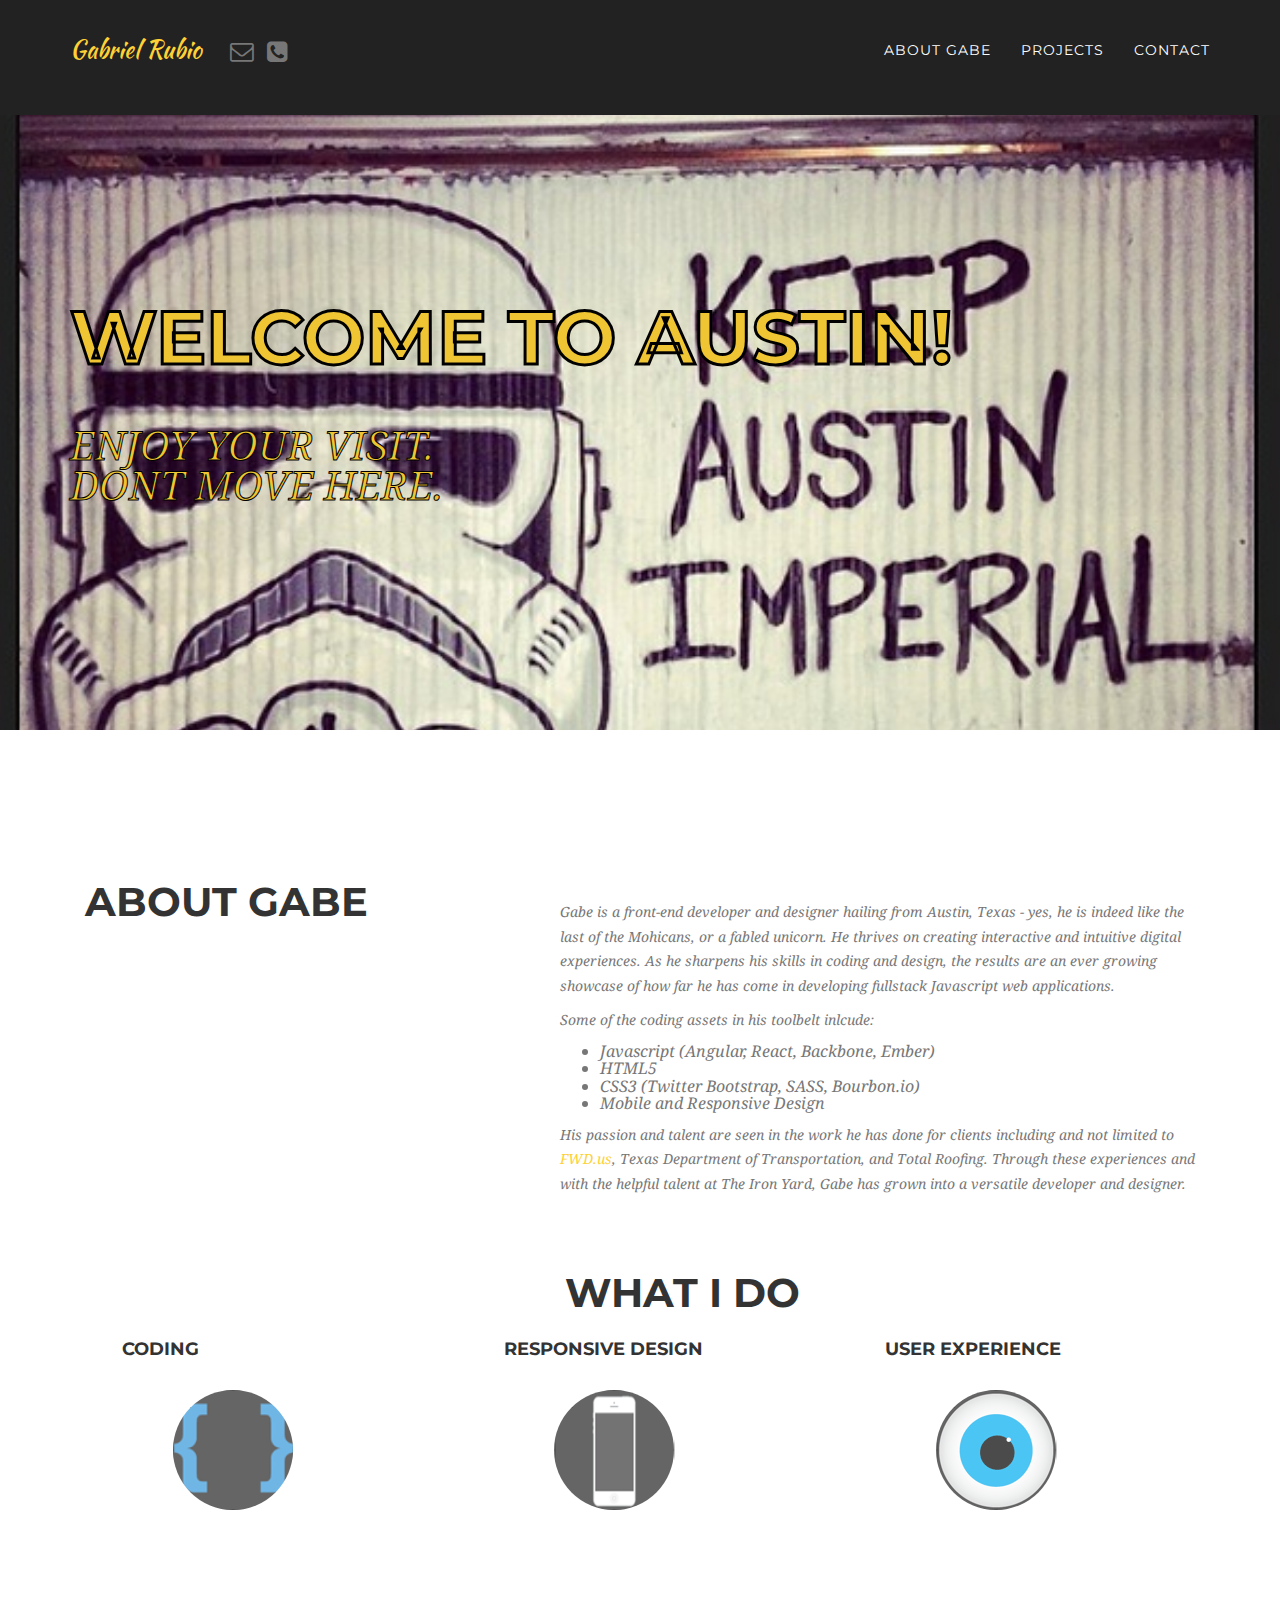
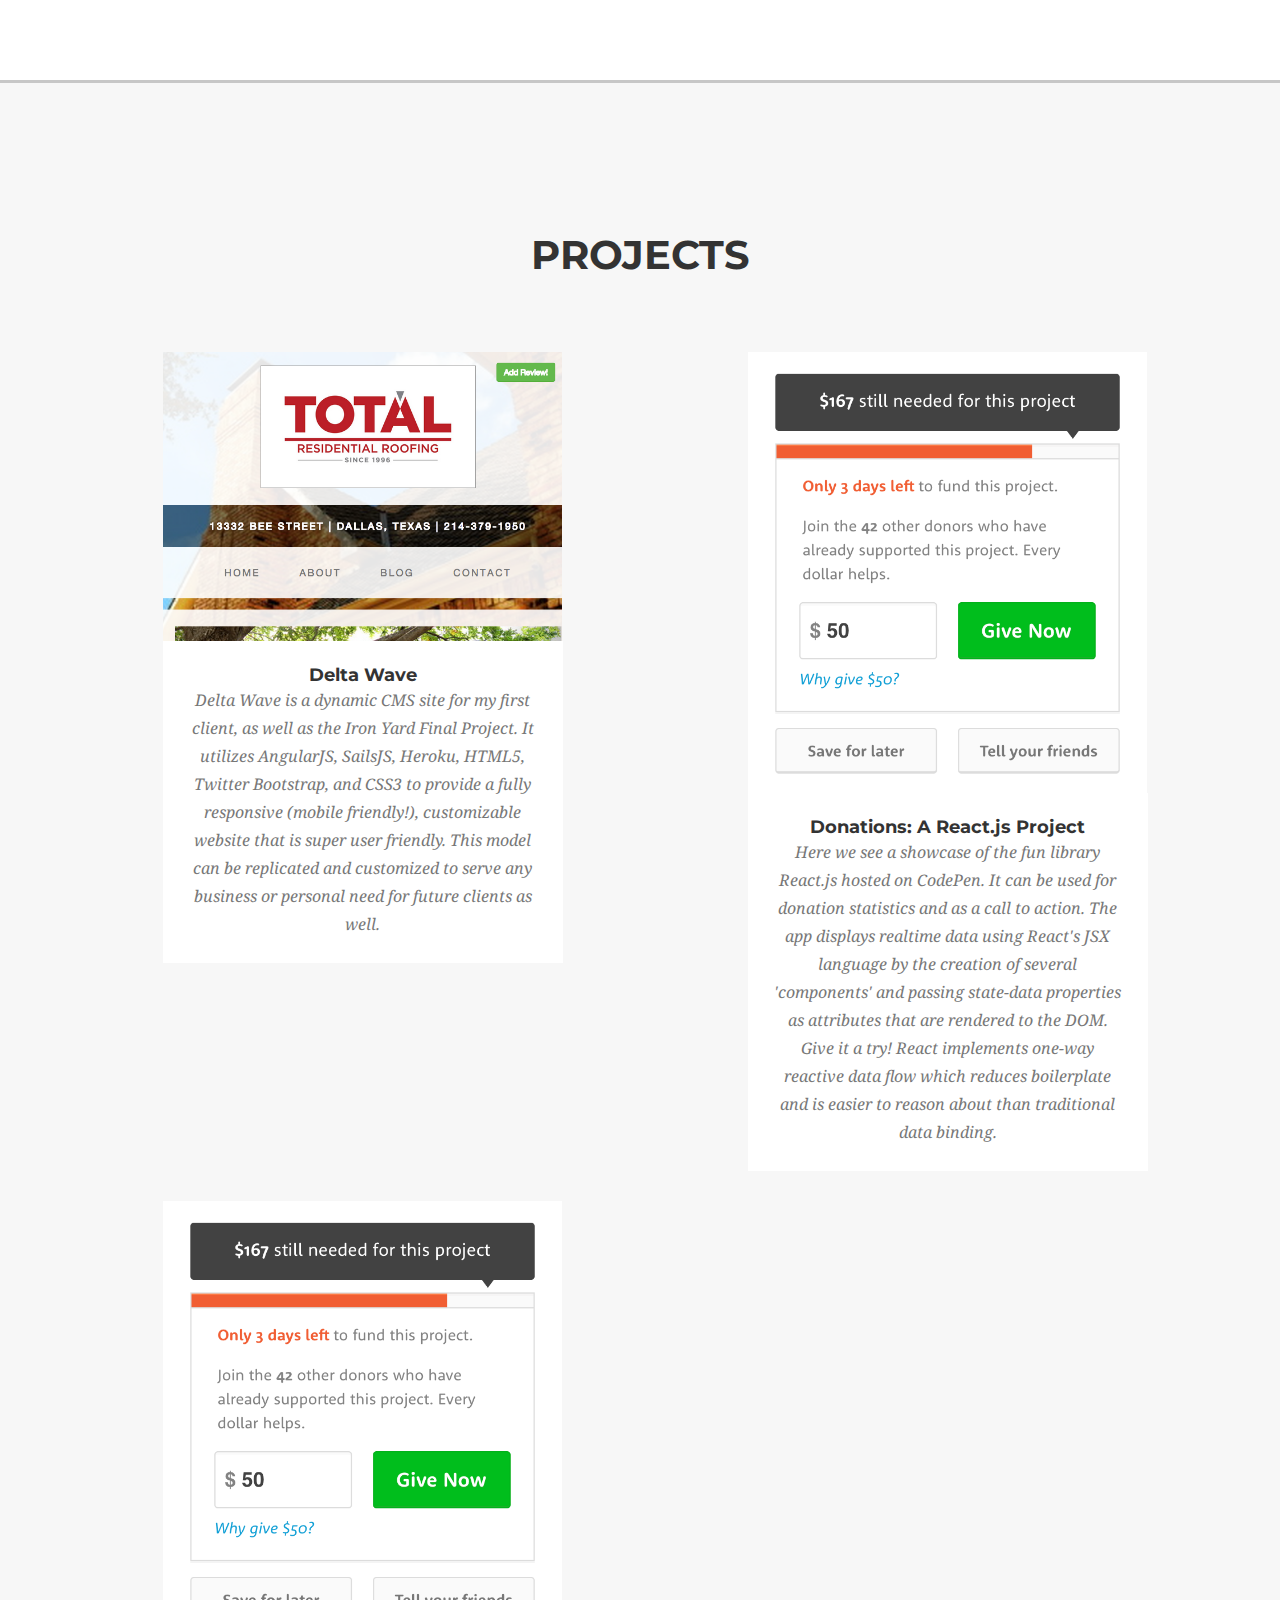
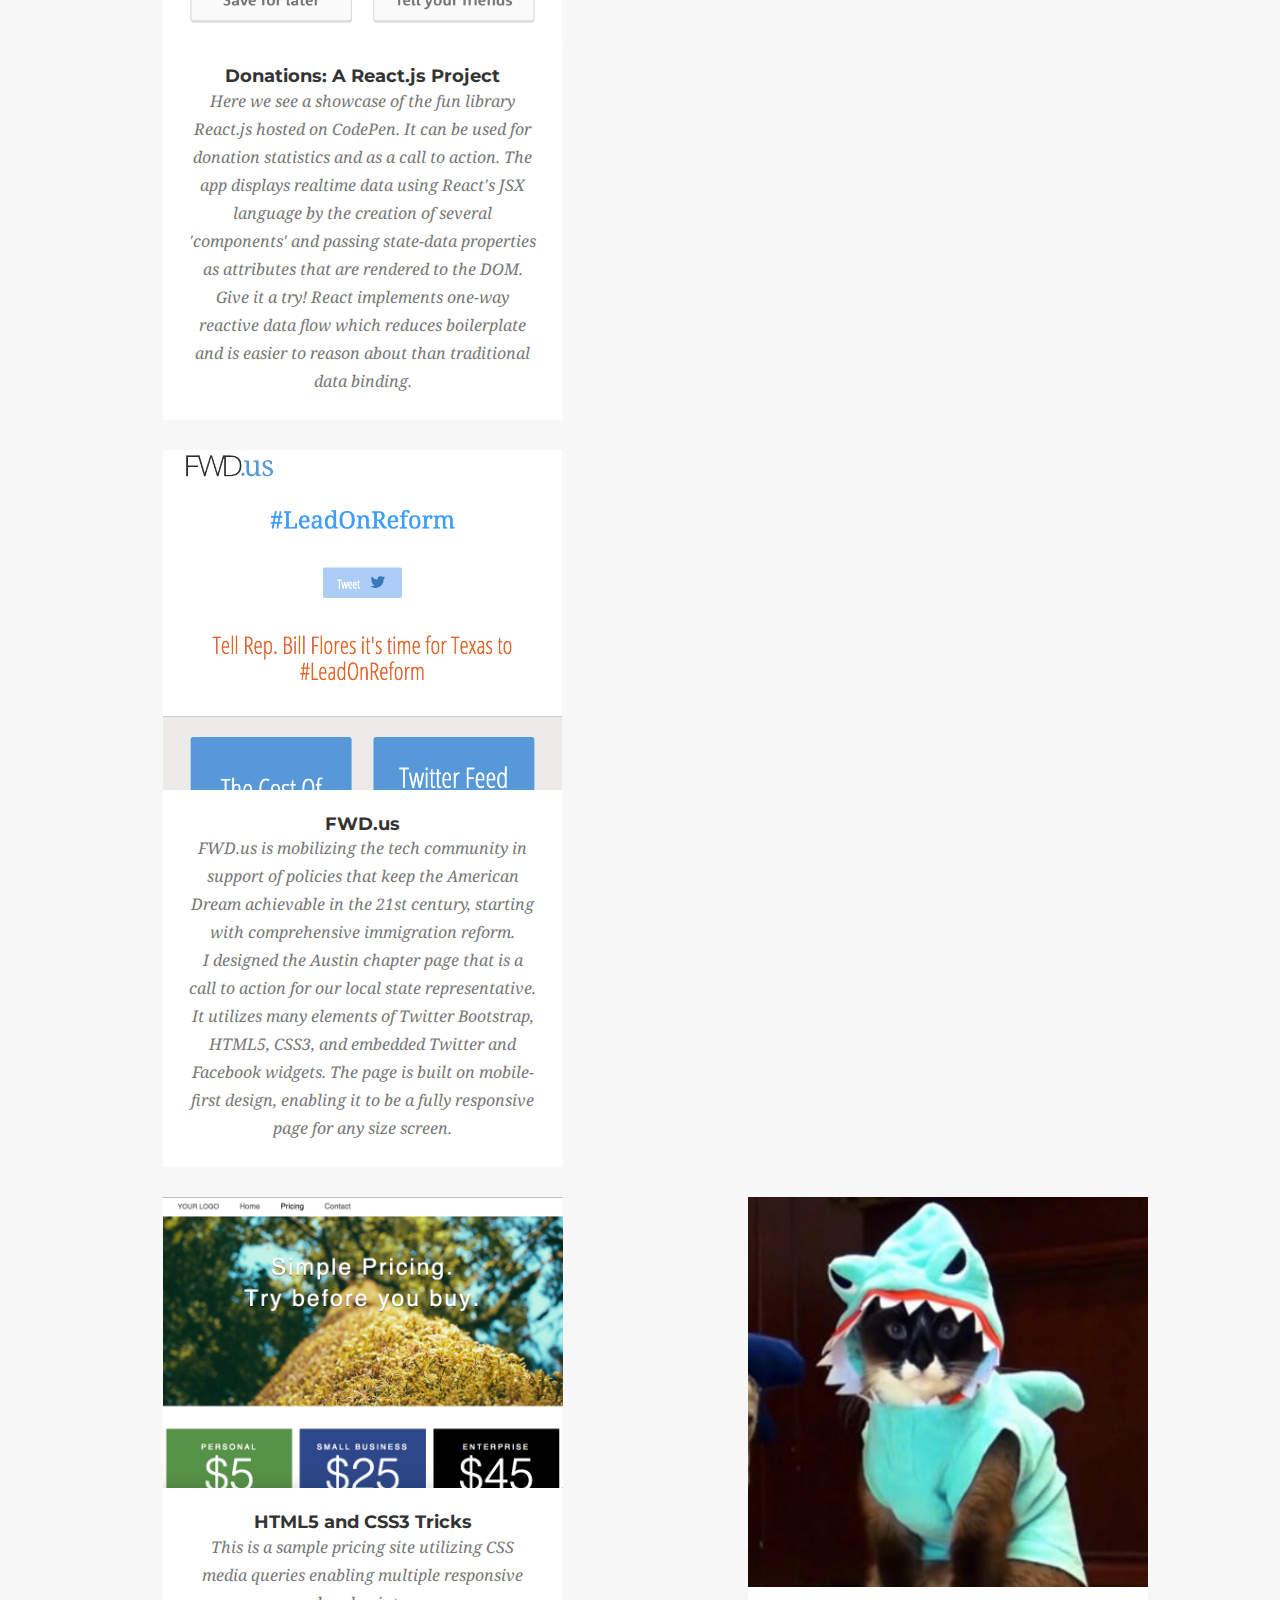
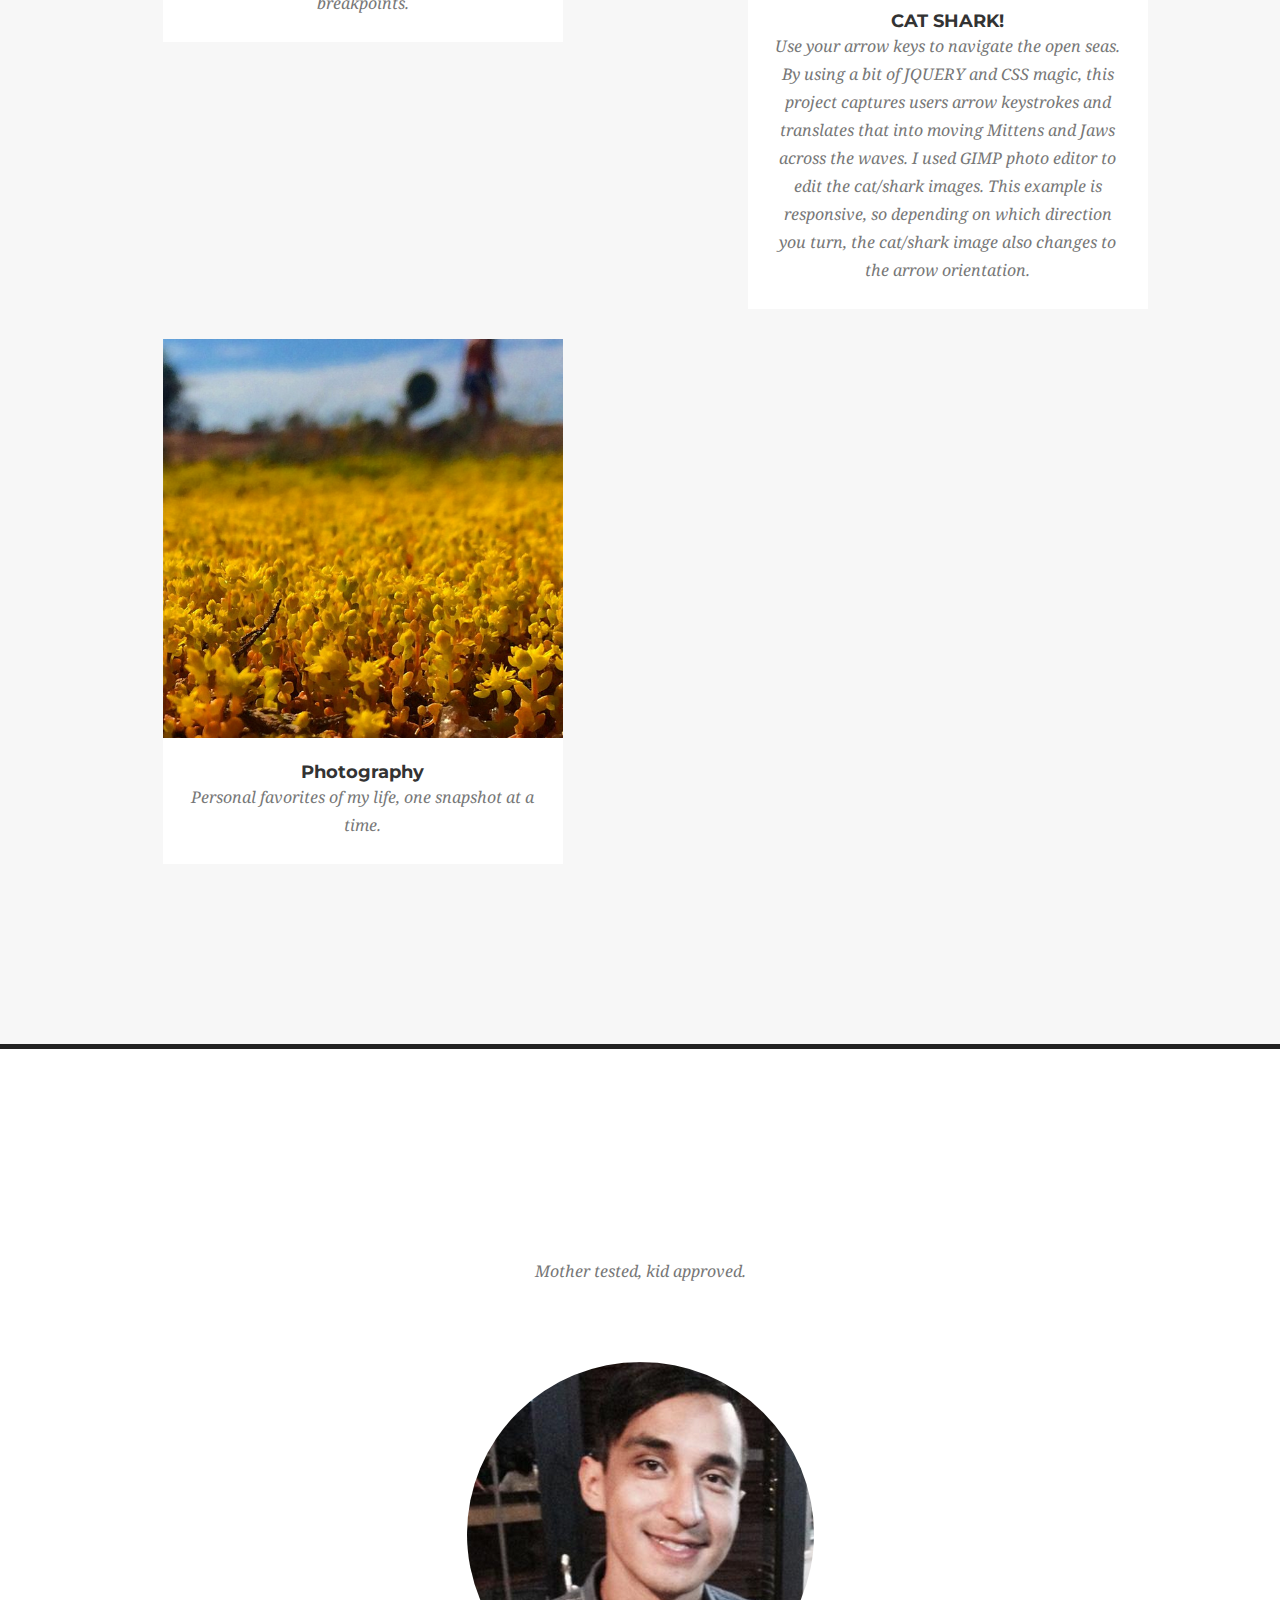
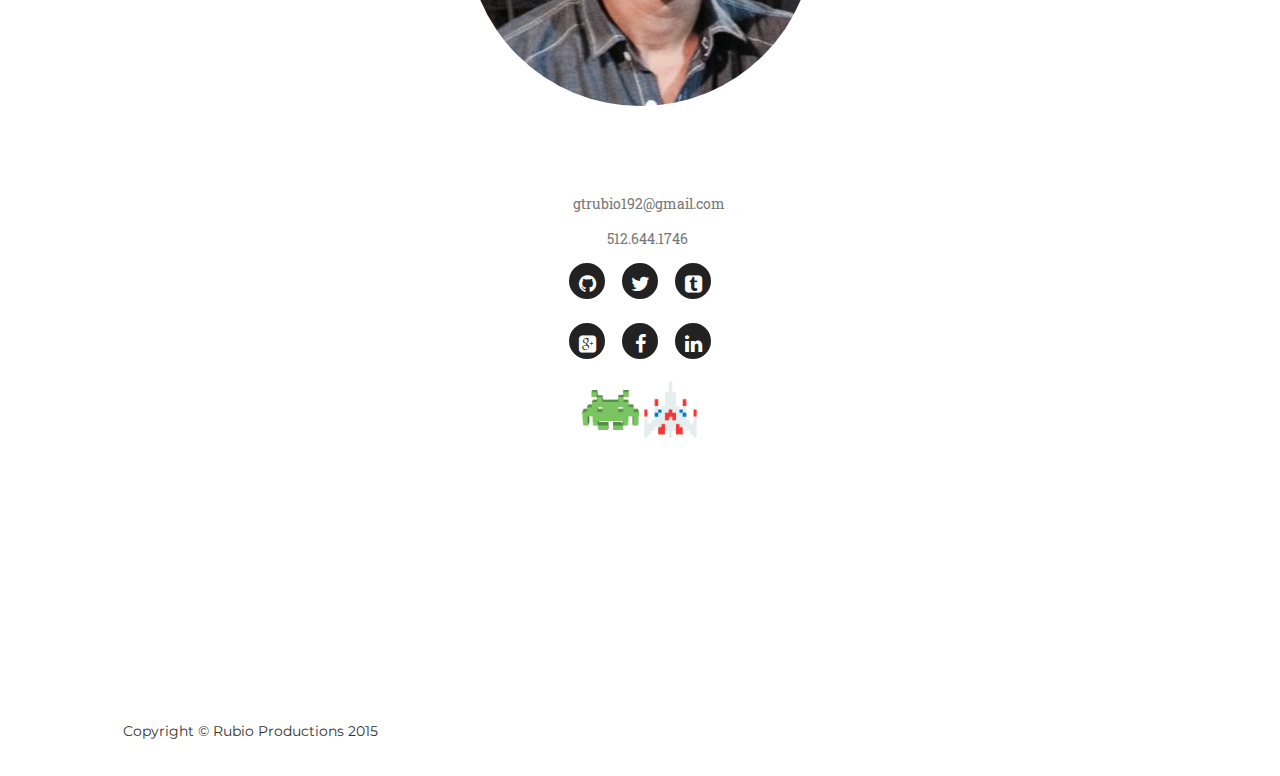
==== commit eb82eb87: "rephrasing consent modal" ====
--- a/index.html
+++ b/index.html
@@ -318,7 +318,7 @@
                     </div>
                 </div>
 <!--    Chatster -->
-                <div class="col-md-6 col-sm-6 col-lg-6 portfolio-item">
+                <!-- <div class="col-md-6 col-sm-6 col-lg-6 portfolio-item">
                     <a href="#portfolioModal3" class="portfolio-link" data-toggle="modal">
                         <div class="portfolio-hover">
                             <div class="portfolio-hover-content">
@@ -336,7 +336,7 @@
 
                         </p>
                     </div>
-                </div>
+                </div> -->
               </div>
 
               <div class="row">
@@ -775,7 +775,7 @@
     </div>
 
     <!-- Portfolio Modal 3 -->
-    <div class="portfolio-modal modal fade" id="portfolioModal3" tabindex="-1" role="dialog" aria-hidden="true">
+    <!-- <div class="portfolio-modal modal fade" id="portfolioModal3" tabindex="-1" role="dialog" aria-hidden="true">
         <div class="modal-content">
             <div class="close-modal" data-dismiss="modal">
                 <div class="lr">
@@ -787,7 +787,6 @@
                 <div class="row">
                     <div class="col-lg-8 col-lg-offset-2">
                         <div class="modal-body">
-                            <!-- Project Details Go Here -->
                             <h2>Lets Taco Bout It</h2>
                             <p class="item-intro text-muted">Chat away :)</p>
                             <iframe id="idIframe" src="projects/chatster/index.html" frameborder="0" width="500" height="400"></iframe>
@@ -798,7 +797,7 @@
                 </div>
             </div>
         </div>
-    </div>
+    </div> -->
 
     <!-- Portfolio Modal 4 -->
         <div class="portfolio-modal modal fade" id="portfolioModal4" tabindex="-1" role="dialog" aria-hidden="true">
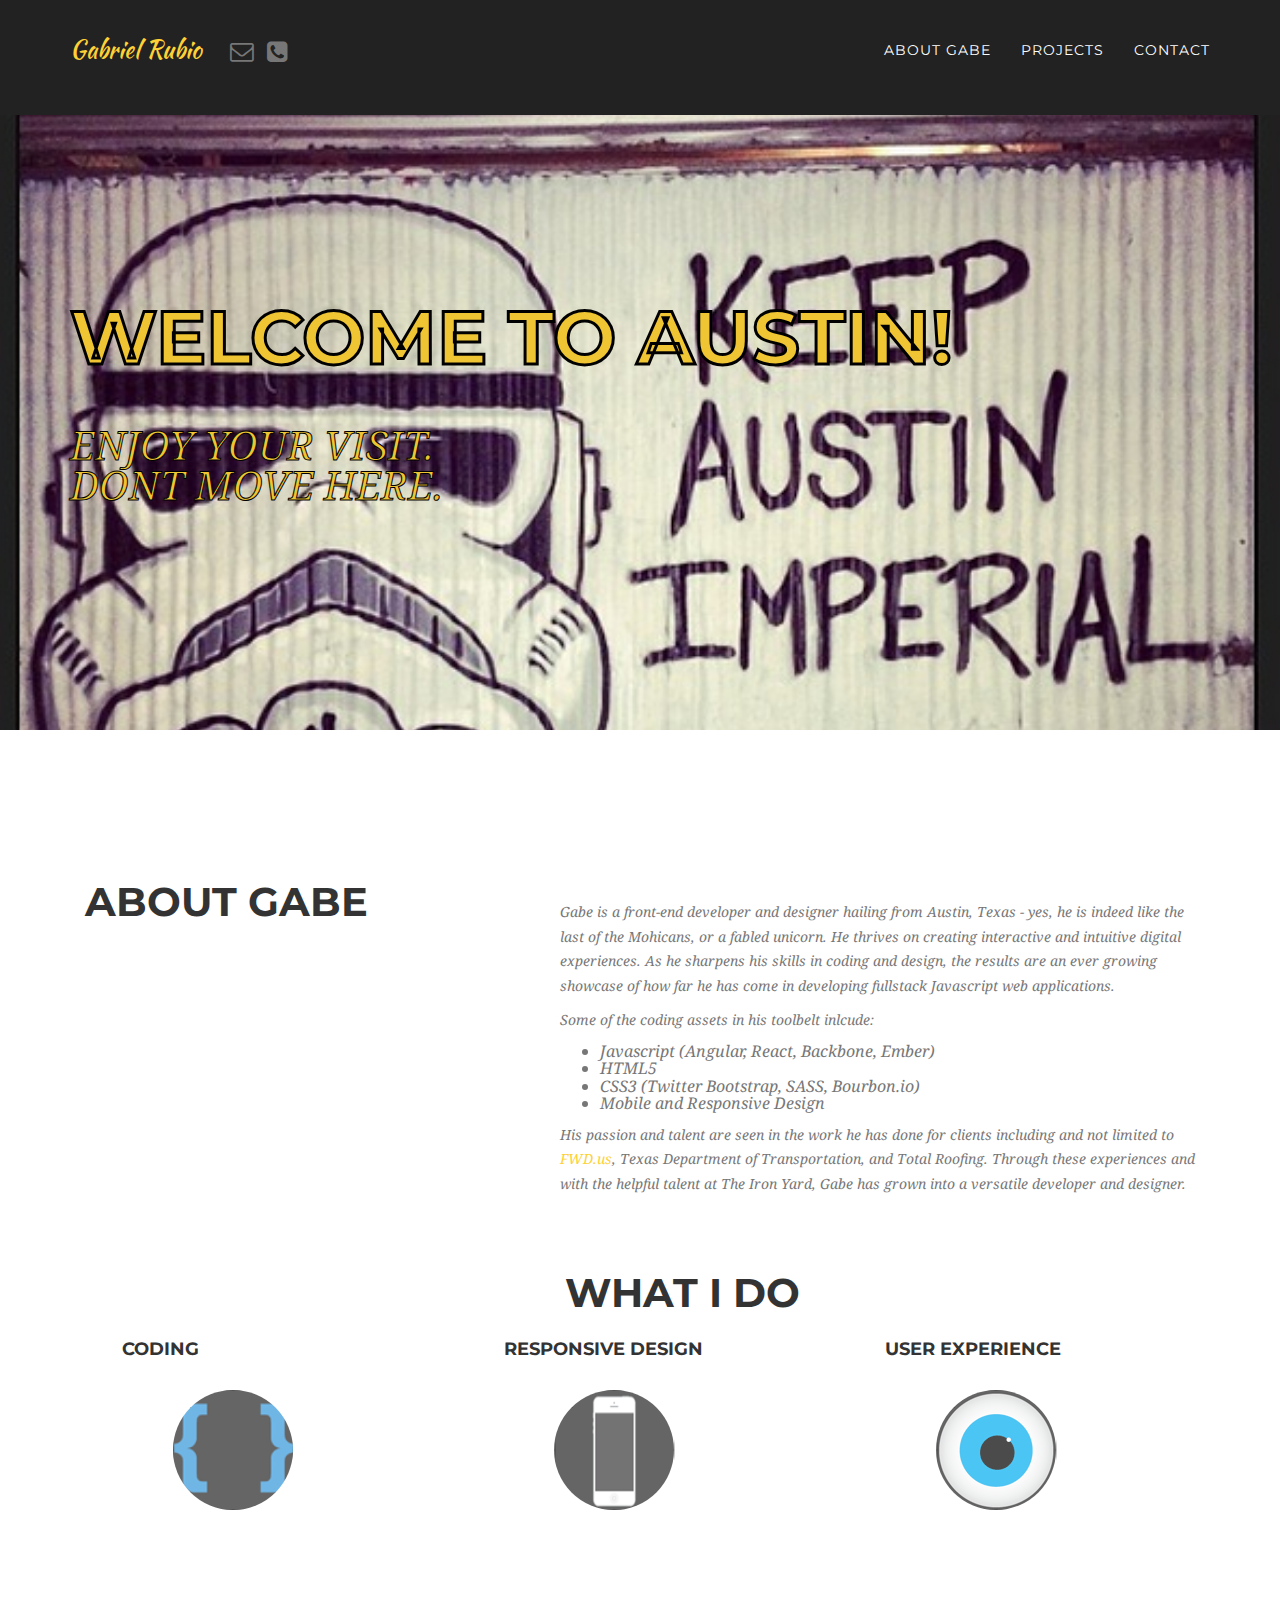
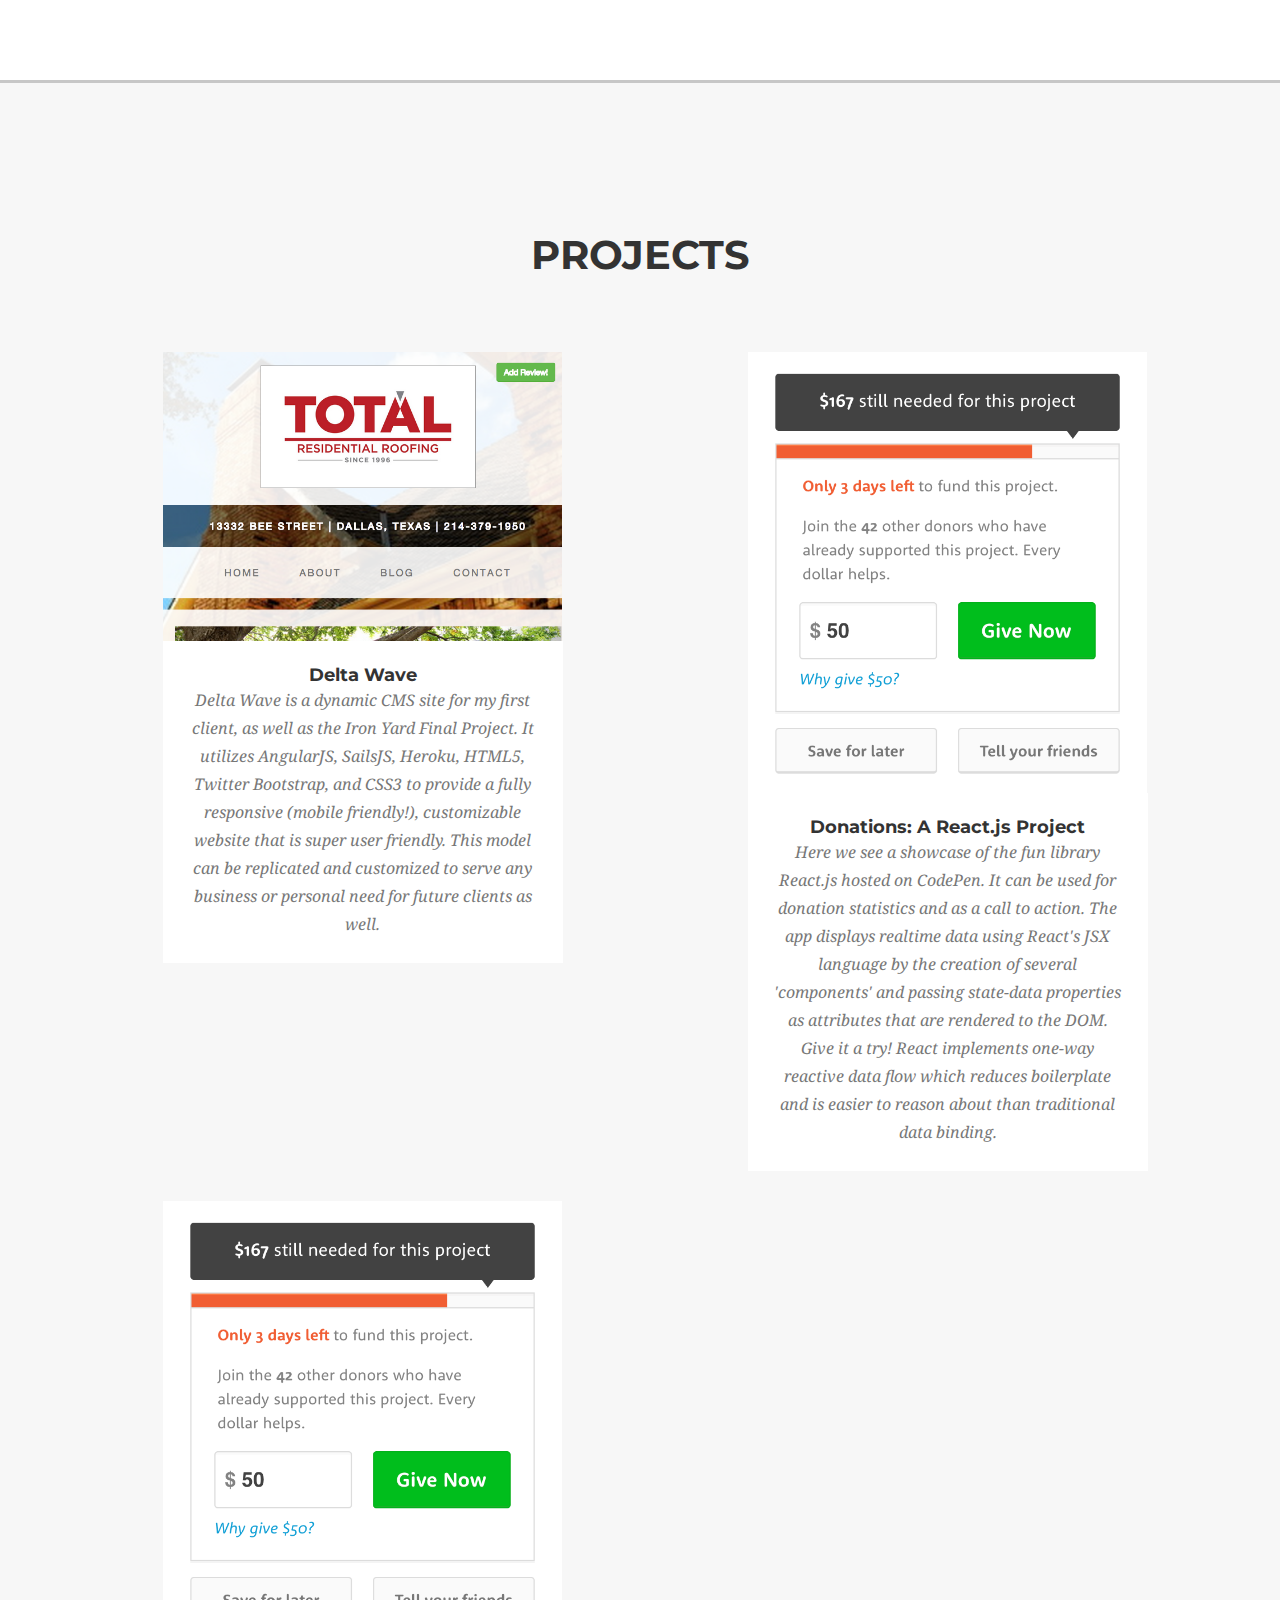
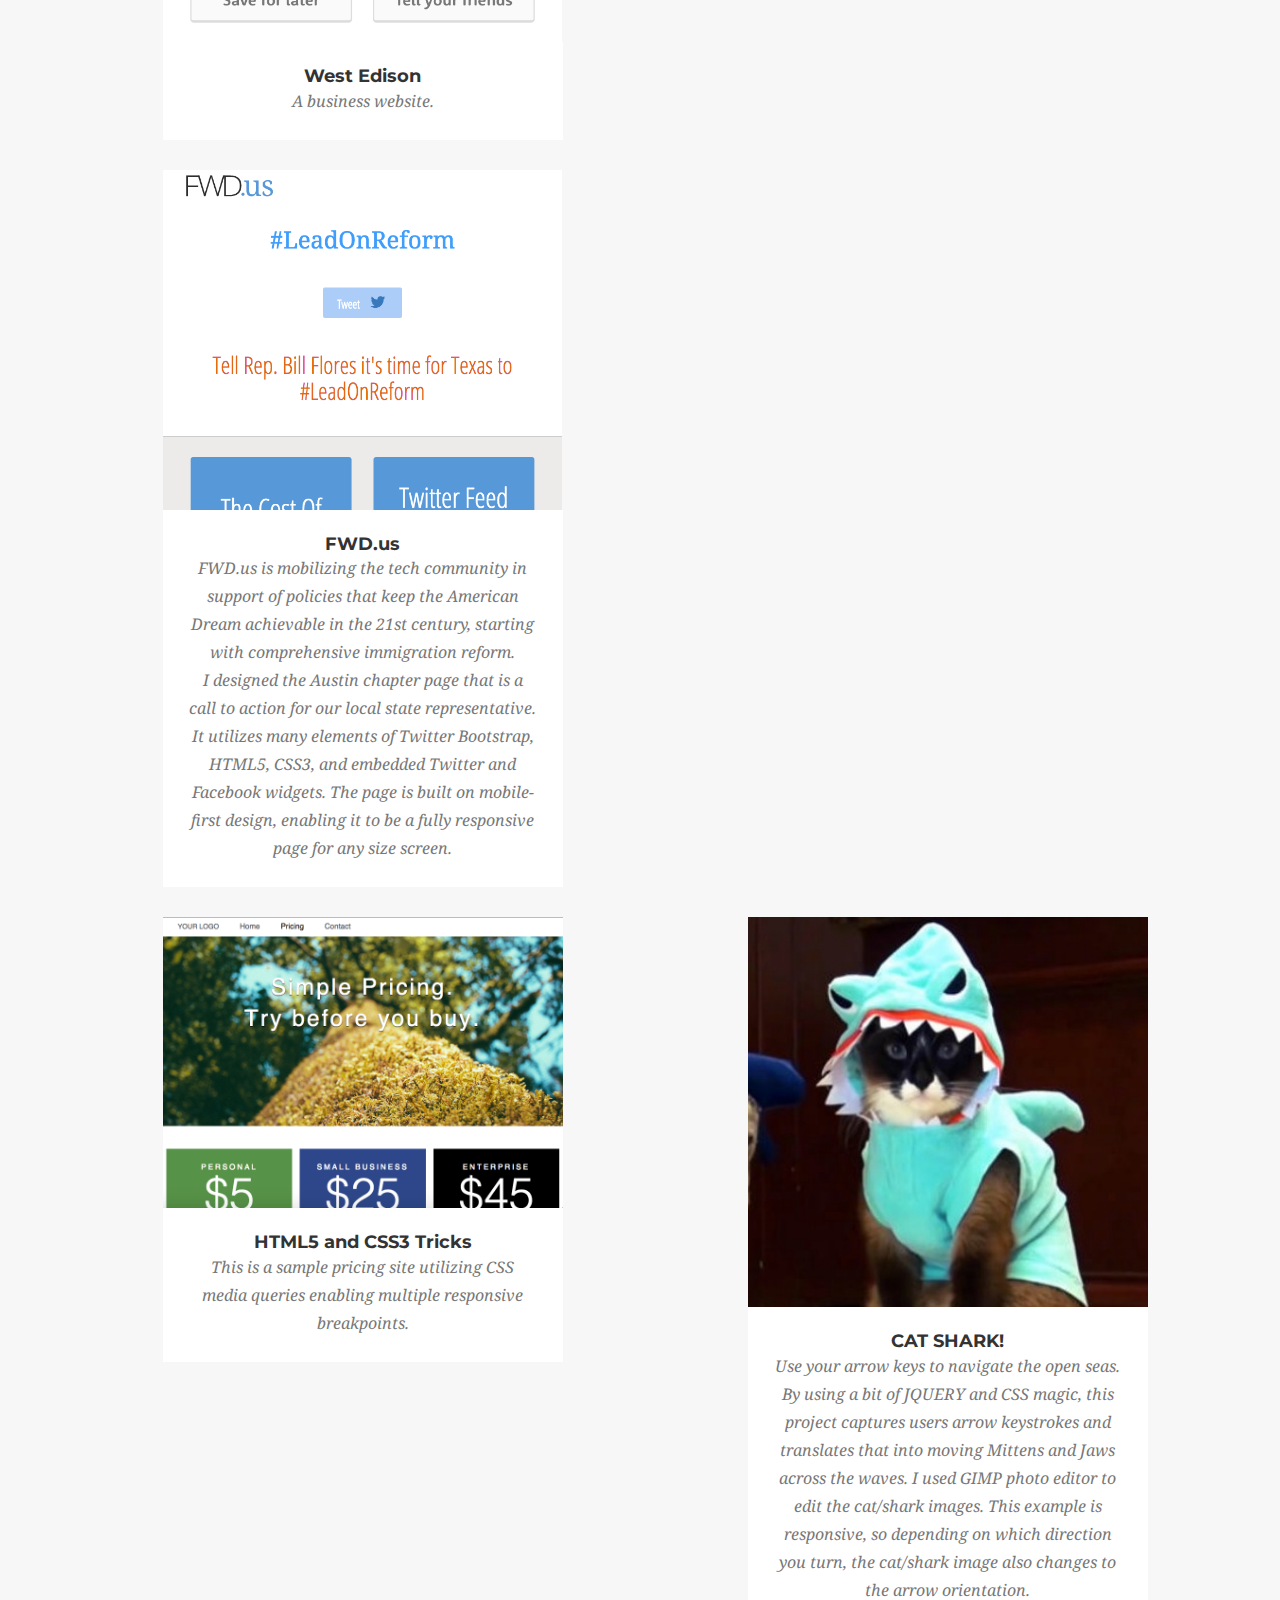
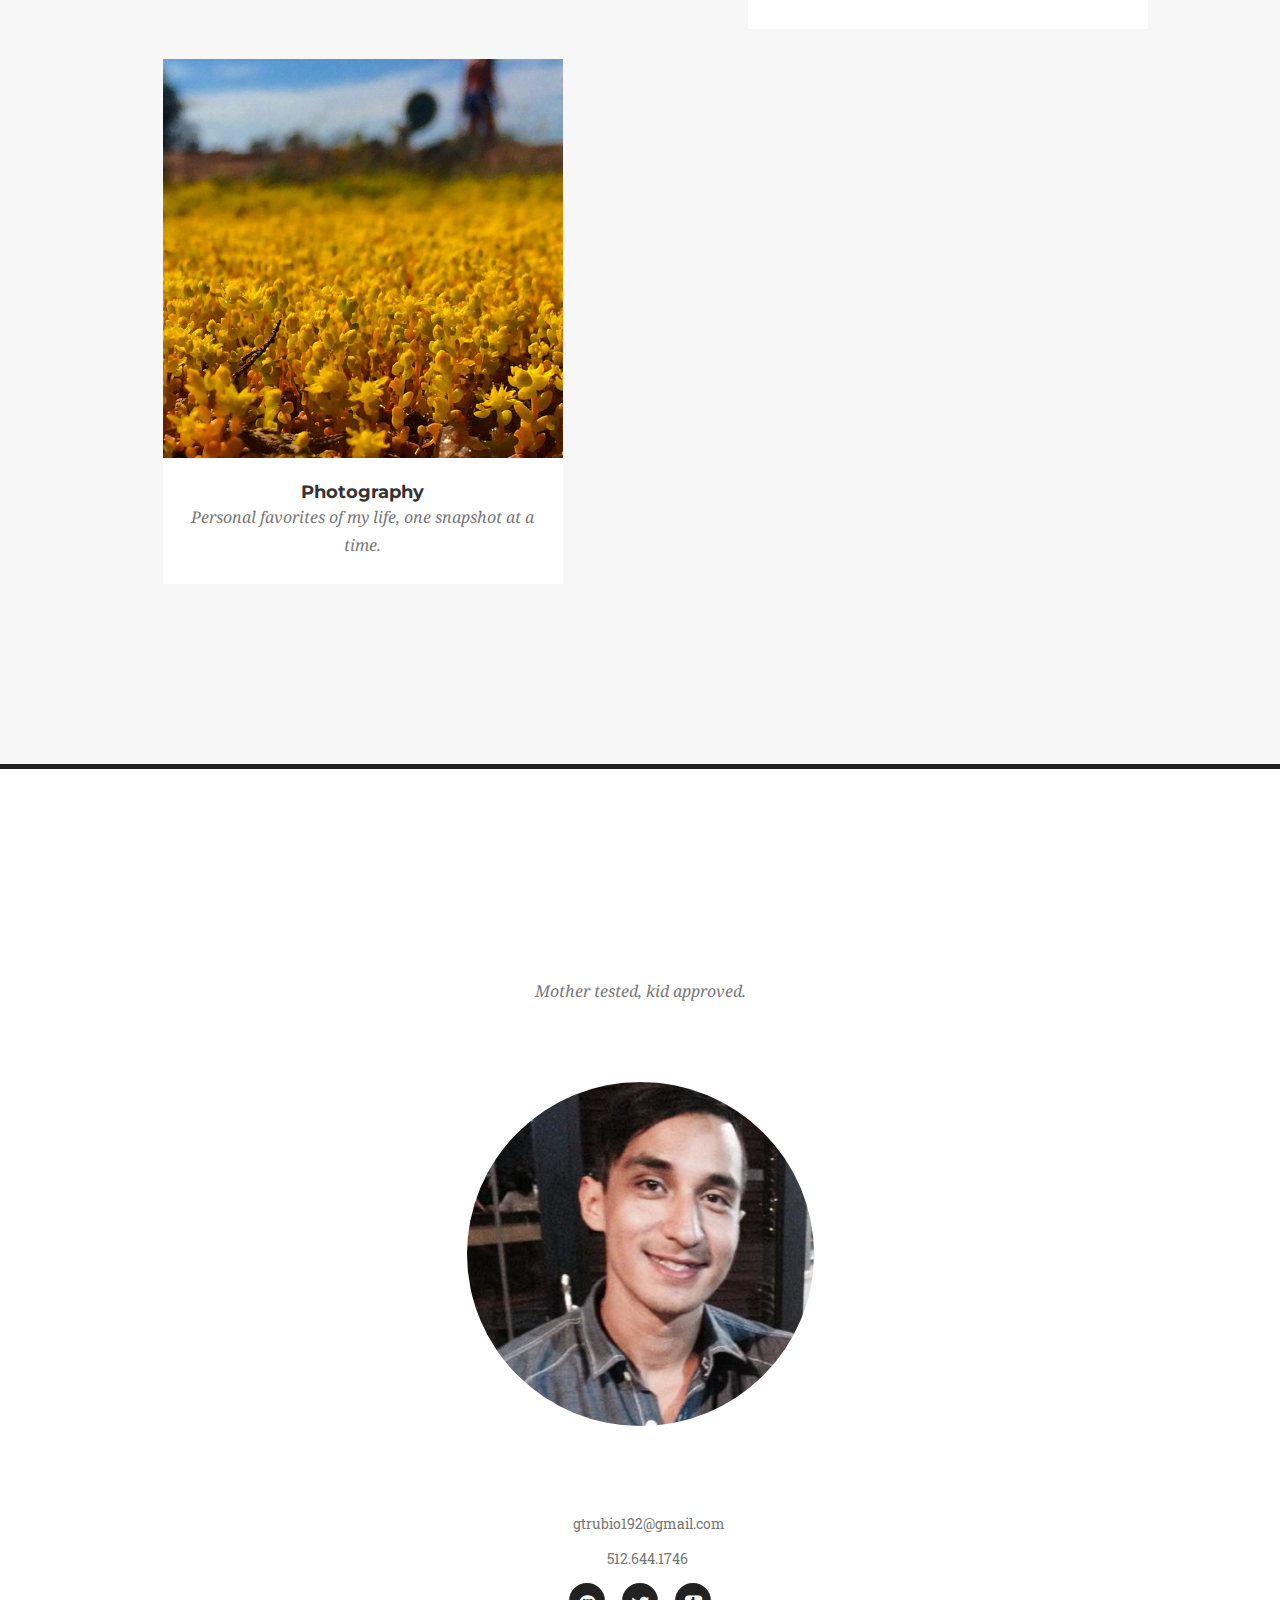
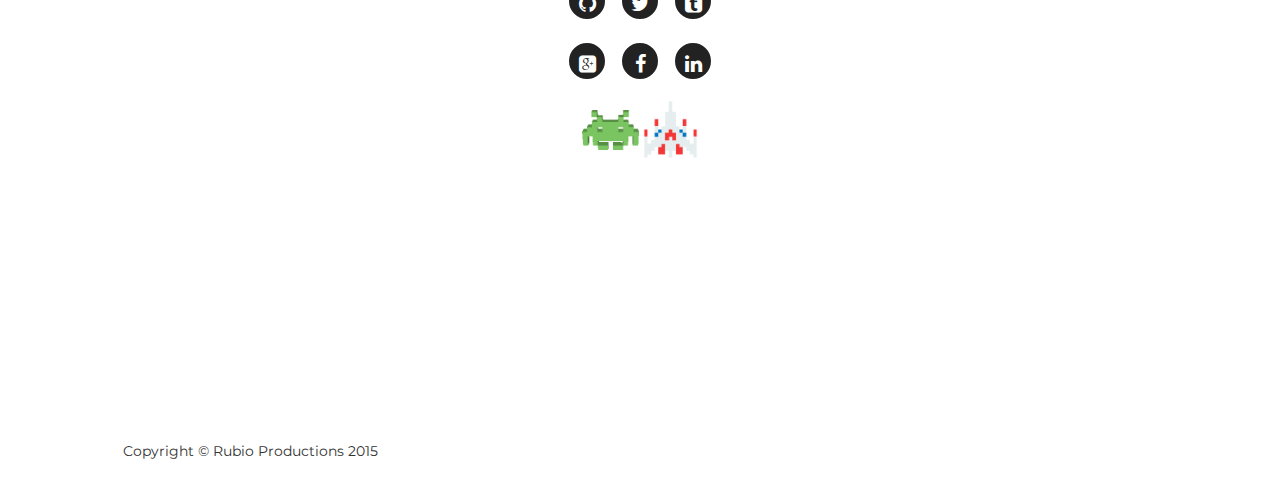
==== commit 8365eb0e: "adding social media links. new products and product descriptions" ====
--- a/index.html
+++ b/index.html
@@ -285,13 +285,9 @@
                         <img src="img/reactExample.png" class="img-responsive" alt="">
                     </a>
                     <div class="portfolio-caption">
-                        <h4>Donations: A React.js Project</h4>
+                        <h4>West Edison</h4>
                         <p class="text-muted">
-                          Here we see a showcase of the fun library React.js hosted on CodePen. It can be used for donation statistics and as a call to action.
-                          The app displays realtime data using React's JSX language by the creation of several 'components' and
-                          passing state-data properties as attributes that are rendered to the DOM. Give it a try!
-                          React implements one-way reactive data flow which reduces boilerplate and is easier to
-                          reason about than traditional data binding.
+                          A business website. 
                         </p>
                     </div>
                 </div>
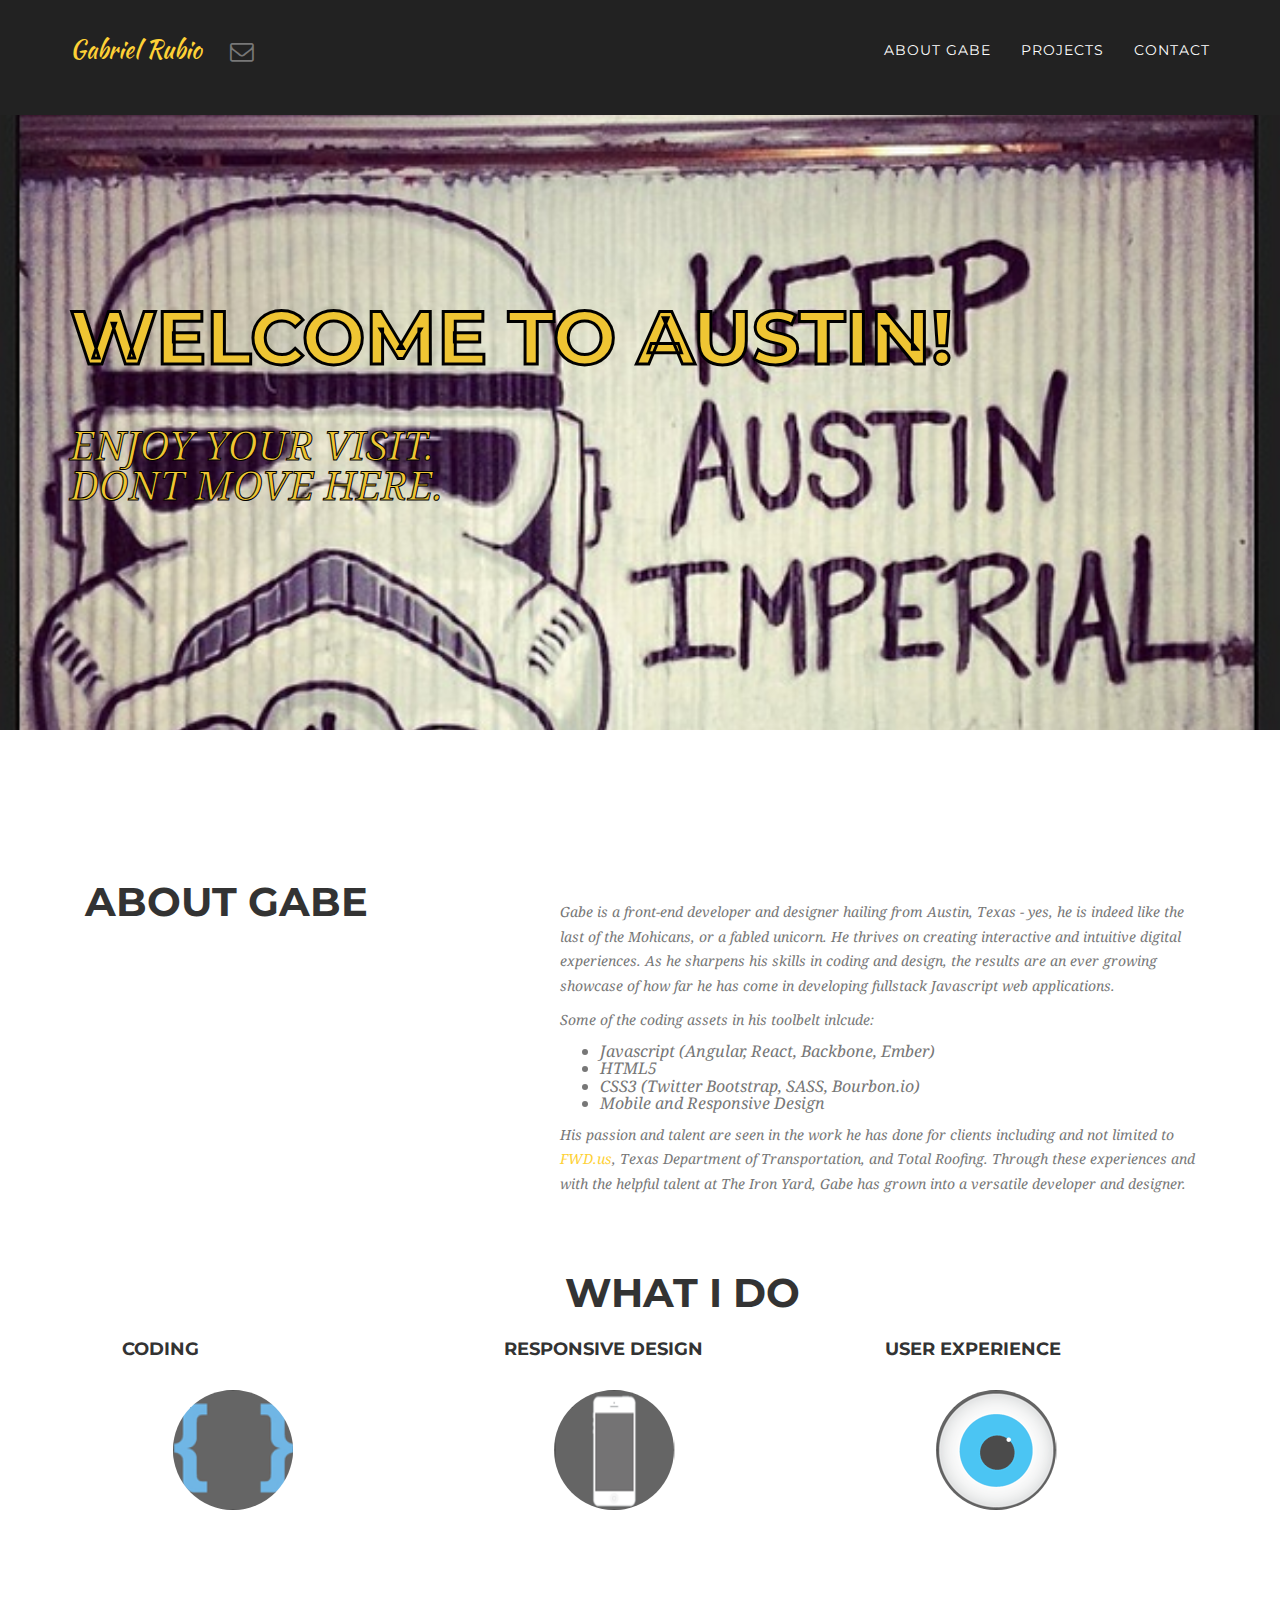
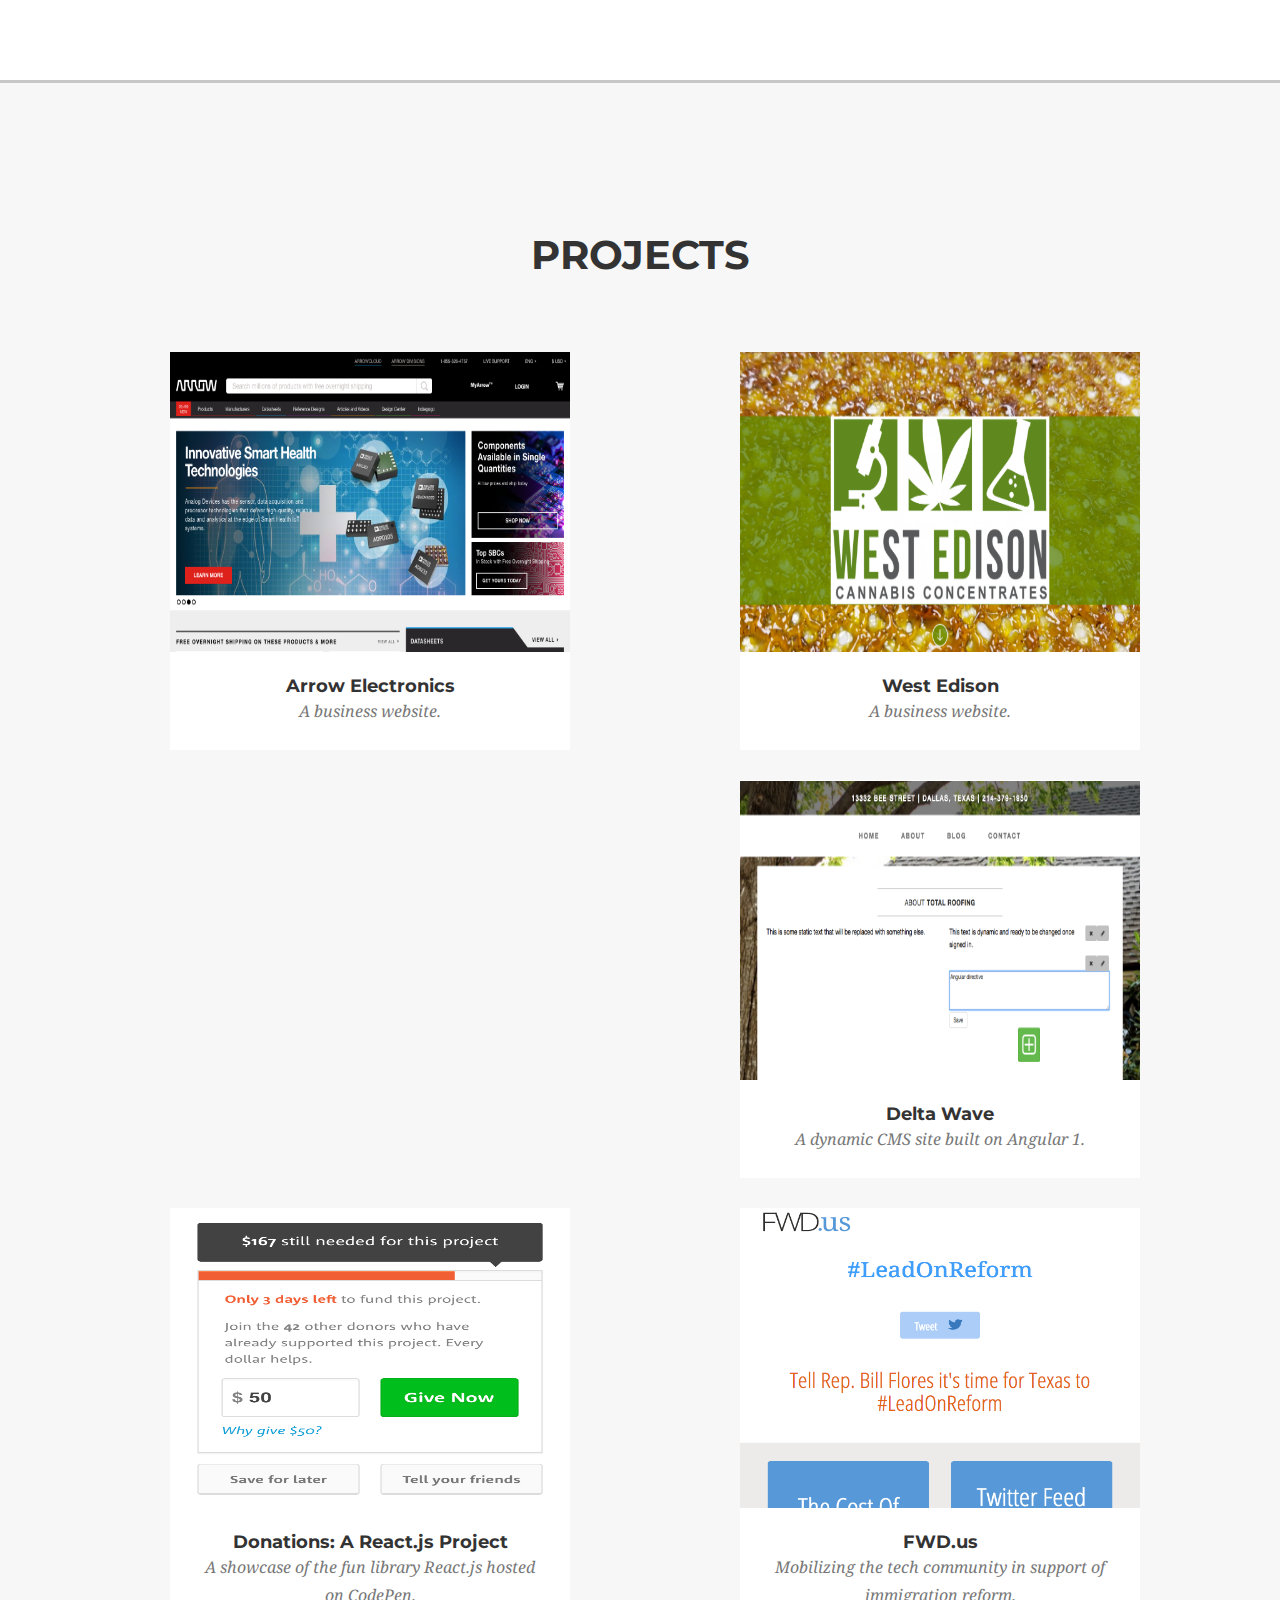
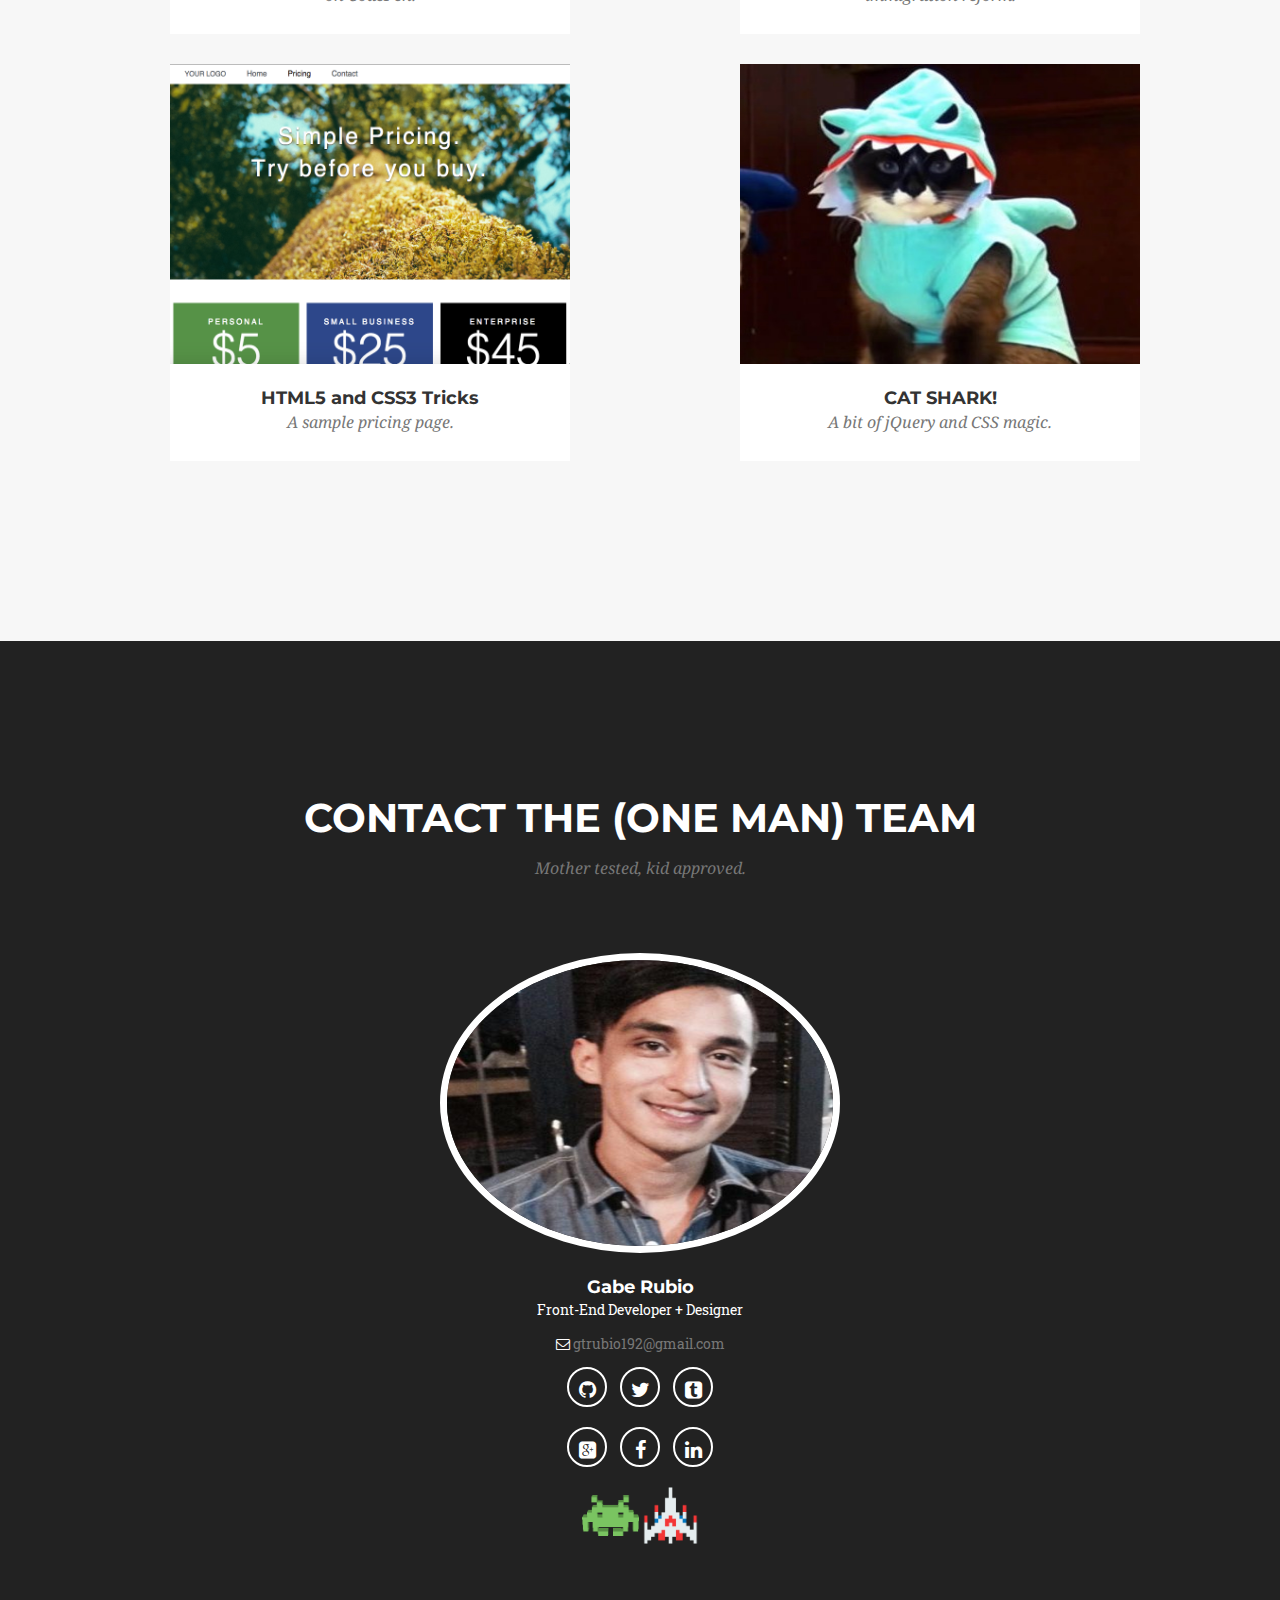
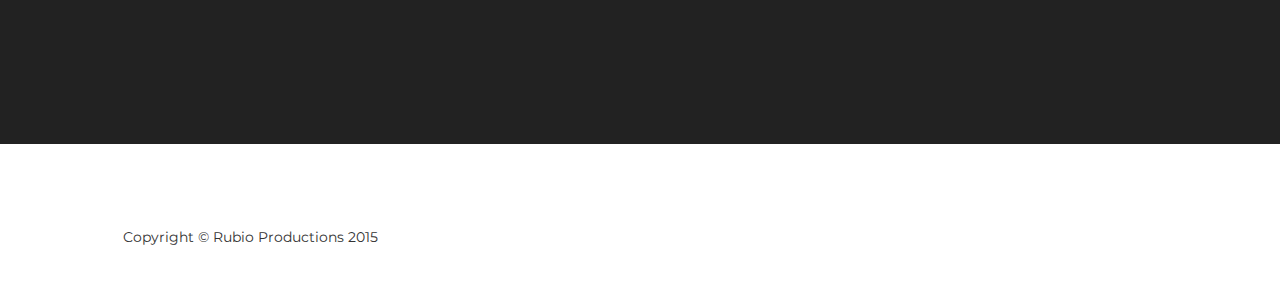
==== commit 0aa4fc3f: "Updating image tiles for projects" ====
--- a/index.html
+++ b/index.html
@@ -24,8 +24,7 @@
     <link href='http://fonts.googleapis.com/css?family=Roboto+Slab:400,100,300,700' rel='stylesheet' type='text/css'>
 
     <!-- jQuery UI -->
-<!--    <link rel="stylesheet" href="jquery-ui.min.css">-->
-
+    <!--    <link rel="stylesheet" href="jquery-ui.min.css">-->
 
     <!-- HTML5 Shim and Respond.js IE8 support of HTML5 elements and media queries -->
     <!-- WARNING: Respond.js doesn't work if you view the page via file:// -->
@@ -43,29 +42,29 @@
         <div class="container">
             <!-- Brand and toggle get grouped for better mobile display -->
             <div class="navbar-header page-scroll">
-              <button type="button" class="navbar-toggle" data-toggle="collapse" data-target="#bs-example-navbar-collapse-1">
-                <span class="sr-only">Toggle navigation</span>
-                <span class="icon-bar"></span>
-                <span class="icon-bar"></span>
-                <span class="icon-bar"></span>
-              </button>
-<!--                <a class="navbar-brand page-scroll" href="#team">Gabriel Rubio</a>-->
-
-              <ul class="list-inline small">
-                <li>
-                  <a class="navbar-brand page-scroll" href="#team">Gabriel Rubio</a>
-                </li>
-                <li>
-                  <a class="nav-icons text-muted" href="mailto:gtrubio192@gmail.com">
-                    <i class="fa fa-envelope-o fa-2x"></i>
-                  </a>
-                </li>
-                <li>
-                  <a class="nav-icons contact-icons text-muted" href="tel:5126441746">
-                    <i class="fa fa-phone-square fa-2x"></i>
-                  </a>
-                </li>
-              </ul>
+                <button type="button" class="navbar-toggle" data-toggle="collapse" data-target="#bs-example-navbar-collapse-1">
+                    <span class="sr-only">Toggle navigation</span>
+                    <span class="icon-bar"></span>
+                    <span class="icon-bar"></span>
+                    <span class="icon-bar"></span>
+                </button>
+                <!--                <a class="navbar-brand page-scroll" href="#team">Gabriel Rubio</a>-->
+
+                <ul class="list-inline small">
+                    <li>
+                        <a class="navbar-brand page-scroll" href="#team">Gabriel Rubio</a>
+                    </li>
+                    <li>
+                        <a class="nav-icons text-muted" href="mailto:gtrubio192@gmail.com">
+                            <i class="fa fa-envelope-o fa-2x"></i>
+                        </a>
+                    </li>
+                    <!-- <li>
+                        <a class="nav-icons contact-icons text-muted" href="tel:5126441746">
+                            <i class="fa fa-phone-square fa-2x"></i>
+                        </a>
+                    </li> -->
+                </ul>
             </div>
 
             <!-- Collect the nav links, forms, and other content for toggling -->
@@ -95,9 +94,10 @@
         <div class="container">
             <div class="intro-text">
                 <div class="intro-heading" style="color: rgb(239,197,51)">Welcome To Austin!</div>
-                <div class="intro-lead-in" style="color: rgb(239,197,51">ENJOY YOUR VISIT.<br>DONT MOVE HERE.</div>
-            </div>
-<!--            <div class="sample">Sample.</div>-->
+                <div class="intro-lead-in" style="color: rgb(239,197,51">ENJOY YOUR VISIT.
+                    <br>DONT MOVE HERE.</div>
+            </div>
+            <!--            <div class="sample">Sample.</div>-->
         </div>
     </header>
 
@@ -107,8 +107,8 @@
             <div class="row">
                 <div class="col-lg-12 ">
                     <div class="col-lg-5 col-md-5 col-sm-5 col-xs-12">
-                      <h2 class="section-heading ">About Gabe</h2>
-<!--
+                        <h2 class="section-heading ">About Gabe</h2>
+                        <!--
                       <ul class="list-inline">
                         <span class="huds text-center">
                           <img class="spin2" src="https://31.media.tumblr.com/176a39278b8b70ae1bc29664018fd4d5/tumblr_nhddotBzu31r51oypo8_400.gif">
@@ -125,7 +125,7 @@
                       </ul>
 -->
 
-<!--
+                        <!--
                       <div id="about1" class="huds text-center">
                         <img  class="spin1 hud1" width="45%" src="img/hud-1.png">
                         <img  class="spin2 hud2" width="45%" src="img/hud-2.png">
@@ -134,7 +134,7 @@
                       </div>
 -->
 
-<!--
+                        <!--
                       <div class="huds text-center">
                         <img  class="spin1 hud1" width="45%" src="img/hud-1.png">
                         <img  class="spin2 hud2" width="45%" src="img/hud-2.png">
@@ -144,9 +144,9 @@
 -->
                     </div>
                     <div class="col-lg-7 col-md-7 col-sm-7 col-xs-12">
-<!--                      <h2 class="section-heading ">About Gabe</h2>-->
-
-                      <h3 class=" section-subheading text-muted">
+                        <!--                      <h2 class="section-heading ">About Gabe</h2>-->
+
+                        <h3 class=" section-subheading text-muted">
                         <p>
                           Gabe is a front-end developer and designer hailing from Austin, Texas - yes, he is indeed like the last of the Mohicans, or a fabled unicorn.
                           He thrives on creating interactive and intuitive digital experiences.
@@ -170,8 +170,8 @@
                     </div>
                 </div>
                 <div class="col-lg-12 icons">
-                  <h2 class="section-heading text-center">What I Do</h2>
-<!--
+                    <h2 class="section-heading text-center">What I Do</h2>
+                    <!--
                   <span class=" col-lg-4 col-md-4 col-sm-4 col-xs-4">
                     <h4 class=" "> &nbsp;&nbsp;&nbsp;&nbsp;&nbsp;&nbsp;&nbsp;&nbsp;&nbsp;&nbsp;&nbsp;&nbsp;&nbsp;&nbsp;coding</h4>
                   </span>
@@ -182,15 +182,14 @@
                     <h4 class="section-heading">&nbsp;&nbsp;&nbsp;&nbsp;&nbsp;&nbsp;User experience</h4>
                   </span>
 -->
-<!--
+                    <!--
                   <span class=" col-lg-3">
                     <h4 class="section-heading">design</h4>
                   </span>
 -->
                 </div>
                 <div class="col-lg-12">
-<!--                      <h2 class="section-heading text-center">What I Do</h2>-->
-                      <ul class="list-inline icons">
+                    <ul class="list-inline icons">
                         <span class="huds text-center col-lg-4 col-md-4 col-sm-4 col-xs-4">
                           <h4 class="text-left ">coding</h4>
                           <img class="spin2" src="https://31.media.tumblr.com/176a39278b8b70ae1bc29664018fd4d5/tumblr_nhddotBzu31r51oypo8_400.gif">
@@ -206,14 +205,14 @@
                           <img class="spin3"src="https://31.media.tumblr.com/176a39278b8b70ae1bc29664018fd4d5/tumblr_nhddotBzu31r51oypo8_400.gif">
                           <img class="overlay" width="25%" src="img/eye.gif">
                         </span>
-<!--
+                        <!--
                         <span class="huds text-center col-lg-3">
                           <img class="spin3"src="https://31.media.tumblr.com/176a39278b8b70ae1bc29664018fd4d5/tumblr_nhddotBzu31r51oypo8_400.gif">
                           <img id="pencil" class="overlay" width="5%" src="img/pencil-icon.png">
                         </span>
 -->
-                      </ul>
-              </div>
+                    </ul>
+                </div>
             </div>
         </div>
     </section>
@@ -230,32 +229,93 @@
                 </div>
             </div>
             <div class="container">
-              <div class="row">
-<!-- Final Project -->
+                <!-- Arrow.com -->
+                <div class="col-md-6 col-sm-6 col-lg-6 portfolio-item">
+                    <a href="http://arrow.com" target="_blank" class="portfolio-link">
+                        <div class="portfolio-hover">
+                            <div class="portfolio-hover-content">
+                              <ul>
+                                <li>Backbone</li>
+                                <li>Angular</li>
+                                <li>SCSS</li>
+                                <li>HTML5</li>
+                                <li>C#</li>
+                                <li>SiteCore</li>
+                              </ul>
+                            </div>
+                        </div>
+                        <img src="img/arrow-homepage.png" class="img-responsive portfolio-image" alt="">
+                    </a>
+                    <div class="portfolio-caption">
+                        <h4>Arrow Electronics</h4>
+                        <p class="text-muted">
+                            A business website.
+                        </p>
+                    </div>
+                </div>
+                <!-- West Edison Concentrates  -->
+                <div class="col-md-6 col-sm-6 col-lg-6 portfolio-item">
+                    <a href="http://gtrubio192.github.io/projects/West-Edison" target="_blank" class="portfolio-link">
+                        <div class="portfolio-hover">
+                            <div class="portfolio-hover-content">
+                              <ul>
+                                <li>jQuery</li>
+                                <li>SCSS</li>
+                                <li>HTML5</li>
+                              </ul>
+                            </div>
+                        </div>
+                        <img src="img/west-edison.png" class="img-responsive portfolio-image" alt="">
+                    </a>
+                    <div class="portfolio-caption">
+                        <h4>West Edison</h4>
+                        <p class="text-muted">
+                            A business website.
+                        </p>
+                    </div>
+                </div>
+
+                <div class="col-md-6 col-sm-6 col-lg-6 portfolio-item" >
+                  <a href="/work/whygowild" class="screen">
+                    <span data-text="WWF | Why Go Wild?"><i></i> <i></i> <i></i></span>
+                    <div class="thumb" style="background-image:url('../img/WestEdison.png')">
+                      <!-- <div class="tags"><div><ul><li>SASS</li><li>UI/UX ANIMATIONS</li><li>REQUIREJS</li><li>BACKBONEJS</li><li>SNAPSVG</li><li class="hidden">WEBSITE</li><li class="hidden">HTML5</li><li class="hidden">CSS3</li><li class="hidden">SPA</li></ul></div></div> -->
+                      <div style="background-image: url('../img/WestEdison.png');" class="imgs"></div></div>
+                      <!-- <em class="fwa">FWA Winner</em> -->
+                  </a>
+                </div>
+
+
+                <!-- Final Project -->
                 <div class="col-md-6 col-sm-6 col-lg-6 portfolio-item">
                     <a href="https://nameless-woodland-9098.herokuapp.com/#/home" target="_blank" class="portfolio-link" data-toggle="modal">
                         <div class="portfolio-hover">
                             <div class="portfolio-hover-content">
-                                <i class="fa fa-plus fa-3x"></i>
+                                <ul>
+                                  <li>Angular 1</li>
+                                  <li>SCSS</li>
+                                  <li>Heroku</li>
+                                </ul>
                             </div>
                         </div>
-                        <img src="img/Total_Roofing.png" class="img-responsive" alt="">
+                        <img src="img/delta-wave.png" class="img-responsive" alt="">
                     </a>
                     <div class="portfolio-caption">
                         <h4>Delta Wave</h4>
                         <p class="text-muted">
-                          Delta Wave is a dynamic CMS site for my first client, as well as the Iron Yard Final Project.
-                          It utilizes AngularJS, SailsJS, Heroku, HTML5, Twitter Bootstrap, and CSS3 to provide a fully responsive (mobile friendly!), customizable website that is super user friendly.
-                          This model can be replicated and customized to serve any business or personal need for future clients as well.
-                        </p>
-                    </div>
-                </div>
-<!-- Codepen Donation: A React example  -->
+                            A dynamic CMS site built on Angular 1.
+                        </p>
+                    </div>
+                </div>
+                <!-- Codepen Donation: A React example  -->
                 <div class="col-md-6 col-sm-6 col-lg-6 portfolio-item">
                     <a href="http://codepen.io/roo_bee_ohhh/pen/GpomZy" target="_blank" class="portfolio-link" data-toggle="modal">
                         <div class="portfolio-hover">
                             <div class="portfolio-hover-content">
-                                <i class="fa fa-plus fa-3x"></i>
+                              <ul>
+                                <li>React</li>
+                                <li>SCSS</li>
+                              </ul>
                             </div>
                         </div>
                         <img src="img/reactExample.png" class="img-responsive" alt="">
@@ -263,42 +323,20 @@
                     <div class="portfolio-caption">
                         <h4>Donations: A React.js Project</h4>
                         <p class="text-muted">
-                          Here we see a showcase of the fun library React.js hosted on CodePen. It can be used for donation statistics and as a call to action.
-                          The app displays realtime data using React's JSX language by the creation of several 'components' and
-                          passing state-data properties as attributes that are rendered to the DOM. Give it a try!
-                          React implements one-way reactive data flow which reduces boilerplate and is easier to
-                          reason about than traditional data binding.
-                        </p>
-                    </div>
-                </div>
-
-              </div>
-              <div class="row">
-                <!-- West Edison Concentrates  -->
+                            A showcase of the fun library React.js hosted on CodePen.
+                        </p>
+                    </div>
+                </div>
+                <!-- FWD.us-->
                 <div class="col-md-6 col-sm-6 col-lg-6 portfolio-item">
-                    <a href="http://gtrubio192.github.io/projects/West-Edison" target="_blank" class="portfolio-link">
+                    <a href="https://www.fwd.us/" target="_blank" class="portfolio-link" data-toggle="modal">
                         <div class="portfolio-hover">
                             <div class="portfolio-hover-content">
-                                <i class="fa fa-plus fa-3x"></i>
-                            </div>
-                        </div>
-                        <img src="img/reactExample.png" class="img-responsive" alt="">
-                    </a>
-                    <div class="portfolio-caption">
-                        <h4>West Edison</h4>
-                        <p class="text-muted">
-                          A business website. 
-                        </p>
-                    </div>
-                </div>
-              </div>
-              <div class="row">
-<!-- FWD.us-->
-                <div class="col-md-6 col-sm-6 col-lg-6 portfolio-item">
-                    <a href="http://austin.fwd.us/#/home" target="_blank" class="portfolio-link" data-toggle="modal">
-                        <div class="portfolio-hover">
-                            <div class="portfolio-hover-content">
-                                <i class="fa fa-plus fa-3x"></i>
+                              <ul>
+                                <li>jQuery</li>
+                                <li>Bootstrap</li>
+                                <li>HTML5</li>
+                              </ul>
                             </div>
                         </div>
                         <img src="img/FWD.png" class="img-responsive" alt="">
@@ -306,42 +344,40 @@
                     <div class="portfolio-caption">
                         <h4>FWD.us</h4>
                         <p class="text-muted">
-                          FWD.us is mobilizing the tech community in support of policies that keep
-                          the American Dream achievable in the 21st century, starting with comprehensive immigration reform. <br>
-                          I designed the Austin chapter page that is a call to action for our local state representative. It utilizes many elements of
-                          Twitter Bootstrap, HTML5, CSS3, and embedded Twitter and Facebook widgets. The page is built on mobile-first design, enabling it to be a fully responsive page for any size screen.
-                        </p>
-                    </div>
-                </div>
-<!--    Chatster -->
+                            Mobilizing the tech community in support of immigration reform.
+                        </p>
+                    </div>
+                </div>
+                <!--    Chatster -->
                 <!-- <div class="col-md-6 col-sm-6 col-lg-6 portfolio-item">
-                    <a href="#portfolioModal3" class="portfolio-link" data-toggle="modal">
-                        <div class="portfolio-hover">
-                            <div class="portfolio-hover-content">
-                                <i class="fa fa-plus fa-3x"></i>
-                            </div>
-                        </div>
-                        <img width="220%" src="http://bootsnipp.com/img/screenshots/49a77794562d620cb511748293ad9a2d42921ede.png" class="img-responsive" alt="">
-                    </a>
-                    <div class="portfolio-caption">
-                        <h4>Lets Taco Bout It</h4>
-                        <p class="text-muted">
-                          Chat room I made for your ultra secret messages!<br>
-                          Chatster &trade;	is built using a series of AJAX calls to a Heroku server in conjunction with jQuery event listeners.
-                          The styling for Chatster &trade; is built on my own custom CSS, and Twitter Bootstrap for a fully responsive chat application.
-
-                        </p>
-                    </div>
-                </div> -->
-              </div>
-
-              <div class="row">
-<!--        Pricing Website -->
+                  <a href="#portfolioModal3" class="portfolio-link" data-toggle="modal">
+                      <div class="portfolio-hover">
+                          <div class="portfolio-hover-content">
+                              <i class="fa fa-plus fa-3x"></i>
+                          </div>
+                      </div>
+                      <img width="220%" src="http://bootsnipp.com/img/screenshots/49a77794562d620cb511748293ad9a2d42921ede.png" class="img-responsive" alt="">
+                  </a>
+                  <div class="portfolio-caption">
+                      <h4>Lets Taco Bout It</h4>
+                      <p class="text-muted">
+                        Chat room I made for your ultra secret messages!<br>
+                        Chatster &trade;	is built using a series of AJAX calls to a Heroku server in conjunction with jQuery event listeners.
+                        The styling for Chatster &trade; is built on my own custom CSS, and Twitter Bootstrap for a fully responsive chat application.
+
+                      </p>
+                  </div>
+              </div> -->
+
+                <!--        Pricing Website -->
                 <div class="col-md-6 col-sm-6 col-lg-6 portfolio-item">
                     <a href="#portfolioModal4" class="portfolio-link" data-toggle="modal">
                         <div class="portfolio-hover">
                             <div class="portfolio-hover-content">
-                                <i class="fa fa-plus fa-3x"></i>
+                              <ul>
+                                <li>HTML5</li>
+                                <li>CSS3</li>
+                              </ul>
                             </div>
                         </div>
                         <img width="250%" class="img-responsive" src="img/Screen%20Shot%202015-02-17%20at%203.14.36%20PM.png" alt="">
@@ -349,34 +385,33 @@
                     <div class="portfolio-caption">
                         <h4>HTML5 and CSS3 Tricks</h4>
                         <p class="text-muted">
-                          This is a sample pricing site utilizing CSS media queries enabling multiple responsive breakpoints.
-                        </p>
-                    </div>
-                </div>
-<!--    Cat Shark  -->
+                            A sample pricing page.
+                        </p>
+                    </div>
+                </div>
+                <!--    Cat Shark  -->
                 <div class="col-md-6 col-sm-6 col-lg-6 portfolio-item">
                     <a href="#portfolioModal1" class="portfolio-link" data-toggle="modal">
                         <div class="portfolio-hover">
                             <div class="portfolio-hover-content">
-                                <i class="fa fa-plus fa-3x"></i>
+                              <ul>
+                                <li>jQuery</li>
+                                <li>CSS5</li>
+                                <li>HTML5</li>
+                              </ul>
                             </div>
                         </div>
-                        <img width="100%"src="img/Cat_shark.png" class="img-responsive" alt="">
+                        <img width="100%" src="img/Cat_shark.png" class="img-responsive" alt="">
                     </a>
                     <div class="portfolio-caption">
                         <h4>CAT SHARK!</h4>
                         <p class="text-muted">
-                          Use your arrow keys to navigate the open seas.<br>
-                          By using a bit of JQUERY and CSS magic, this project captures users arrow keystrokes and translates
-                          that into moving Mittens and Jaws across the waves. I used GIMP photo editor to edit the cat/shark images.
-                          This example is responsive, so depending on which direction you turn, the cat/shark image also changes to the arrow orientation.
-                        </p>
-                    </div>
-                </div>
-              </div>
-              <div class="row">
-<!--  Photos  -->
-                <div class="col-md-6 col-sm-6 col-lg-6 portfolio-item">
+                          A bit of jQuery and CSS magic.
+                        </p>
+                    </div>
+                </div>
+                <!--  Photos  -->
+                <!-- <div class="col-md-6 col-sm-6 col-lg-6 portfolio-item">
                     <a href="#portfolioModal2" class="portfolio-link" data-toggle="modal">
                         <div class="portfolio-hover">
                             <div class="portfolio-hover-content">
@@ -387,11 +422,9 @@
                     </a>
                     <div class="portfolio-caption">
                         <h4>Photography</h4>
-                        <p class="text-muted">Personal favorites of my life, one snapshot at a time.</p>
-                    </div>
-                </div>
-              </div>
-
+                        <p class="text-muted">Personal favorites, one snapshot at a time.</p>
+                    </div>
+                </div> -->
             </div>
         </div>
     </section>
@@ -408,7 +441,7 @@
                 </div>
             </div>
             <div class="row">
-         <!--        <div class="col-sm-4">
+                <!--        <div class="col-sm-4">
                     <div class="team-member">
                         <img src="img/team/1.jpg" class="img-responsive img-circle" alt="">
                         <h4></h4>
@@ -422,45 +455,39 @@
                         <p class="text-muted">Front-End Developer + Designer</p>
 
                         <p>
-                          <i class="fa fa-envelope-o"></i>
-                          <a class="text-muted" href="mailto:gtrubio192@gmail.com">
+                            <i class="fa fa-envelope-o"></i>
+                            <a class="text-muted" href="mailto:gtrubio192@gmail.com">
                                gtrubio192@gmail.com</a>
                         </p>
 
-                        <p>
-                          <i class="fa fa-phone-square"></i>
-                          <a class="text-muted" href="tel:5126441746">
-                          512.644.1746</a>
-                        </p>
-
                         <ul class="list-inline social-buttons row">
-                          <li>
-                            <a href="https://github.com/gtrubio192"><i class="fa fa-github"></i></a>
-                          </li>
-                          <li>
-                            <a href="https://twitter.com/roo_bee_ohhh"><i class="fa fa-twitter"></i></a>
-                          </li>
-                          <li>
-                            <a href="https://www.tumblr.com/blog/roobeeohhh"><i class="fa fa-tumblr-square"></i></a>
-                          </li>
+                            <li>
+                                <a href="https://github.com/gtrubio192"><i class="fa fa-github"></i></a>
+                            </li>
+                            <li>
+                                <a href="https://twitter.com/roo_bee_ohhh"><i class="fa fa-twitter"></i></a>
+                            </li>
+                            <li>
+                                <a href="https://www.tumblr.com/blog/roobeeohhh"><i class="fa fa-tumblr-square"></i></a>
+                            </li>
                         </ul>
                         <br>
                         <ul class="list-inline social-buttons row">
-                          <li>
-                            <a href="https://plus.google.com/u/0/102101946342584671685/posts"><i class="fa fa-google-plus-square"></i></a>
-                          </li>
-                          <li>
-                            <a href="https://www.facebook.com/gabe.rubio.7"><i class="fa fa-facebook"></i></a>
-                          </li>
-                          <li>
-                            <a href="https://www.linkedin.com/in/gabrielrubio1"><i class="fa fa-linkedin"></i></a>
-                          </li>
+                            <li>
+                                <a href="https://plus.google.com/u/0/102101946342584671685/posts"><i class="fa fa-google-plus-square"></i></a>
+                            </li>
+                            <li>
+                                <a href="https://www.facebook.com/gabe.rubio.7"><i class="fa fa-facebook"></i></a>
+                            </li>
+                            <li>
+                                <a href="https://www.linkedin.com/in/gabrielrubio1"><i class="fa fa-linkedin"></i></a>
+                            </li>
                         </ul>
-                      <br>
-<!--                      <span style="color: #fed136; font-size: 135px;">&#x2B22;</span>-->
-                      <span><img style="font-size: 135px;"class="ship" width="5%" src="img/spaceinvader.gif"></span>
-                      <span><img style="font-size: 135px;"class="ship" width="5%" src="img/galaga_ship.png"></span>
-<!--                      <span style="color: #fed136; font-size: 135px;">&#x2B22;</span>-->
+                        <br>
+                        <!--                      <span style="color: #fed136; font-size: 135px;">&#x2B22;</span>-->
+                        <span><img style="font-size: 135px;"class="ship" width="5%" src="img/spaceinvader.gif"></span>
+                        <span><img style="font-size: 135px;"class="ship" width="5%" src="img/galaga_ship.png"></span>
+                        <!--                      <span style="color: #fed136; font-size: 135px;">&#x2B22;</span>-->
                     </div>
                 </div>
             </div>
@@ -468,8 +495,6 @@
     </section>
 
     <!-- Clients Aside -->
-
-
 
     <footer>
         <div class="container">
@@ -503,7 +528,7 @@
                             <img class="img-responsive" src="http://s3-us-west-2.amazonaws.com/bettymag/Shark-Cat.jpg" alt="">
                             <p>Use your arrow keys to help Mittens and Jaws navigate the open seas and snag up all the booty!
                             </p>
-                            <button type = "button" class="btn">
+                            <button type="button" class="btn">
                                 <a href="http://gtrubio192.github.io/classwork-Day12/">Play Me!
                                 </a>
                             </button>
@@ -521,255 +546,6 @@
         </div>
     </div>
 
-    <!-- Portfolio Modal 2 -->
-    <div class="portfolio-modal modal fade" id="portfolioModal2" tabindex="-1" role="dialog" aria-hidden="true">
-        <div class="modal-content">
-            <div class="close-modal" data-dismiss="modal">
-                <div class="lr">
-                    <div class="rl">
-                    </div>
-                </div>
-            </div>
-            <div class="container">
-                <div class="row">
-                    <div class="col-lg-8 col-lg-offset-2 col-sm-8 col-sm-offset-2">
-                        <div class="modal-body">
-                        <!-- CAROUSEL PICTURES -->
-                                <div id="carousel-example-generic" class="carousel slide" data-ride="carousel">
-                                  <!-- Indicators -->
-                                  <ol class="carousel-indicators">
-                                    <li data-target="#carousel-example-generic" data-slide-to="0" class="active"></li>
-                                    <li data-target="#carousel-example-generic" data-slide-to="next"></li>
-                                    <li data-target="#carousel-example-generic" data-slide-to="next"></li>
-                                    <li data-target="#carousel-example-generic" data-slide-to="next"></li>
-                                    <li data-target="#carousel-example-generic" data-slide-to="next"></li>
-                                    <li data-target="#carousel-example-generic" data-slide-to="next"></li>
-                                    <li data-target="#carousel-example-generic" data-slide-to="next"></li>
-                                    <li data-target="#carousel-example-generic" data-slide-to="next"></li>
-                                    <li data-target="#carousel-example-generic" data-slide-to="next"></li>
-                                    <li data-target="#carousel-example-generic" data-slide-to="next"></li>
-                                    <li data-target="#carousel-example-generic" data-slide-to="next"></li>
-                                    <li data-target="#carousel-example-generic" data-slide-to="next"></li>
-                                    <li data-target="#carousel-example-generic" data-slide-to="next"></li>
-                                    <li data-target="#carousel-example-generic" data-slide-to="next"></li>
-                                    <li data-target="#carousel-example-generic" data-slide-to="next"></li>
-                                    <li data-target="#carousel-example-generic" data-slide-to="next"></li>
-                                    <li data-target="#carousel-example-generic" data-slide-to="next"></li>
-                                    <li data-target="#carousel-example-generic" data-slide-to="next"></li>
-                                    <li data-target="#carousel-example-generic" data-slide-to="next"></li>
-                                    <li data-target="#carousel-example-generic" data-slide-to="next"></li>
-                                    <li data-target="#carousel-example-generic" data-slide-to="next"></li>
-                                    <li data-target="#carousel-example-generic" data-slide-to="next"></li>
-                                    <li data-target="#carousel-example-generic" data-slide-to="next"></li>
-                                    <li data-target="#carousel-example-generic" data-slide-to="next"></li>
-                                  </ol>
-
-                                  <!-- Wrapper for slides -->
-                                  <div class="carousel-inner" role="listbox">
-                                    <div class="item active">
-                                      <img src="https://igcdn-photos-d-a.akamaihd.net/hphotos-ak-xaf1/t51.2885-15/10864731_1507160319548187_89858152_n.jpg" alt="">
-                                      <div class="carousel-caption">
-                                        .MANTRA.
-                                      </div>
-                                    </div>
-
-                                    <div class="item">
-                                      <img src="https://igcdn-photos-d-a.akamaihd.net/hphotos-ak-xfa1/t51.2885-15/10831736_557436664388579_251922012_n.jpg" alt="">
-                                      <div class="carousel-caption">
-                                        Push it. Push it real good.
-                                      </div>
-                                    </div>
-
-                                    <div class="item">
-                                      <img src="https://igcdn-photos-f-a.akamaihd.net/hphotos-ak-xap1/t51.2885-15/10725078_1497722337163629_1443846174_n.jpg" style="color:black">
-                                      <div class="carousel-caption">
-                                        Mondays, AMIRIGHT?
-                                      </div>
-                                    </div>
-                                    <div class="item">
-                                      <img src="https://igcdn-photos-g-a.akamaihd.net/hphotos-ak-xpf1/t51.2885-15/10693415_265709903638182_630008636_n.jpg" alt="">
-                                      <div class="carousel-caption">
-                                        Colorado Brewery Hopping
-                                      </div>
-                                    </div>
-                                    <div class="item">
-                                      <img src="https://igcdn-photos-c-a.akamaihd.net/hphotos-ak-xfa1/t51.2885-15/10848170_797643116976266_1570503060_n.jpg" alt="">
-                                      <div class="carousel-caption">
-                                        .My lovely neices.
-                                      </div>
-                                    </div>
-
-                                    <div class="item">
-                                      <img src="https://scontent-dfw.cdninstagram.com/hphotos-xfp1/t51.2885-15/10802401_1398009890490417_74561040_n.jpg" alt="">
-                                      <div class="carousel-caption">
-                                        This could be us but you playin'
-                                      </div>
-                                    </div>
-                                    <div class="item">
-                                      <img src="https://igcdn-photos-b-a.akamaihd.net/hphotos-ak-xfp1/t51.2885-15/10727796_1551025508467241_1751053575_n.jpg" alt="">
-                                      <div class="carousel-caption">
-                                        Good morning Denver!
-                                      </div>
-                                    </div>
-
-                                    <div class="item">
-                                      <img src="https://igcdn-photos-d-a.akamaihd.net/hphotos-ak-xfa1/t51.2885-15/10723724_1480265562254667_566761195_n.jpg" alt="">
-                                      <div class="carousel-caption">
-                                        "Fitness"
-                                      </div>
-                                    </div>
-                                    <div class="item">
-                                      <img src="https://igcdn-photos-a-a.akamaihd.net/hphotos-ak-xpa1/t51.2885-15/926572_702720773097656_1882663489_n.jpg" alt="">
-                                      <div class="carousel-caption" style="color:black">
-                                        Handstand Selfies!
-                                      </div>
-                                    </div>
-                                    <div class="item">
-                                      <img src="https://igcdn-photos-a-a.akamaihd.net/hphotos-ak-xpf1/t51.2885-15/10311149_1494710334078464_1056423334_n.jpg" alt="">
-                                      <div class="carousel-caption" style="color:black">
-                                        I only buy organic.
-                                      </div>
-                                    </div>
-                                    <div class="item">
-                                      <img src="https://distilleryimage3-a.akamaihd.net/a70c5ff0ac8311e380180ec082133997_8.jpg" alt="">
-                                      <div class="carousel-caption" style="color:black">
-                                        Toting goods around
-                                      </div>
-                                    </div>
-                                    <div class="item">
-                                      <img src="https://igcdn-photos-c-a.akamaihd.net/hphotos-ak-xpf1/t51.2885-15/10261163_692875627435650_9685712_n.jpg" alt="">
-                                      <div class="carousel-caption" style="color:black">
-                                        Beautiful Town Lake
-                                      </div>
-                                    </div>
-                                    <div class="item">
-                                      <img src="https://distilleryimage9-a.akamaihd.net/df5cffbaab0a11e399cf1225396dfdfd_8.jpg" alt="">
-                                      <div class="carousel-caption" style="color:black">
-                                        Pi day
-                                      </div>
-                                    </div>
-                                    <div class="item">
-                                      <img src="https://igcdn-photos-d-a.akamaihd.net/hphotos-ak-xap1/t51.2885-15/1538427_695685893815347_1808442016_n.jpg" alt="">
-                                      <div class="carousel-caption" style="color:black">
-                                        #Relationship Goals
-                                      </div>
-                                    </div>
-                                    <div class="item">
-                                      <img src="https://igcdn-photos-e-a.akamaihd.net/hphotos-ak-xaf1/t51.2885-15/1516755_1395975383987604_129914209_n.jpg" alt="">
-                                      <div class="carousel-caption" style="color:black">
-
-                                      </div>
-                                    </div>
-                                    <div class="item">
-                                      <img src="https://igcdn-photos-a-a.akamaihd.net/hphotos-ak-xpa1/t51.2885-15/1168966_619654974762448_351566751_n.jpg" alt="">
-                                      <div class="carousel-caption" style="color:black">
-                                        Remember to forget yourself.
-                                      </div>
-                                    </div>
-                                    <div class="item">
-                                      <img src="https://igcdn-photos-f-a.akamaihd.net/hphotos-ak-xaf1/t51.2885-15/1530816_1393157914268357_911768322_n.jpg" alt="">
-                                      <div class="carousel-caption" style="color:black">
-
-                                      </div>
-                                    </div>
-                                    <div class="item">
-                                      <img src="https://igcdn-photos-e-a.akamaihd.net/hphotos-ak-xap1/t51.2885-15/1209510_585422954844484_815255696_n.jpg" alt="">
-                                      <div class="carousel-caption" style="color:black">
-                                        Chicago in a nutshell.
-                                      </div>
-                                    </div>
-                                    <div class="item">
-                                      <img src="https://distilleryimage0-a.akamaihd.net/ff987dca2a3811e3a3a922000ab5bb2a_8.jpg" alt="">
-                                      <div class="carousel-caption" style="color:black">
-                                        Town Lake
-                                      </div>
-                                    </div>
-                                    <div class="item">
-                                      <img src="https://distilleryimage3-a.akamaihd.net/3019192a037711e3a84022000aa8048a_7.jpg" alt="">
-                                      <div class="carousel-caption" style="color:black">
-
-                                      </div>
-                                    </div>
-                                    <div class="item">
-                                      <img src="https://distilleryimage7-a.akamaihd.net/44c7802401eb11e3942122000aaa0535_7.jpg" alt="">
-                                      <div class="carousel-caption">
-                                        Exploring Chicago on two wheels!
-                                      </div>
-                                    </div>
-                                    <div class="item">
-                                      <img src="https://distilleryimage9-a.akamaihd.net/fbe2f01491c411e2b82c22000a1fbca3_7.jpg" alt="">
-                                      <div class="carousel-caption" style="color:black">
-
-                                      </div>
-                                    </div>
-                                    <div class="item">
-                                      <img src="https://distilleryimage4-a.akamaihd.net/2d746be010d211e2ada322000a1de77a_7.jpg" alt="">
-                                      <div class="carousel-caption" style="color:black">
-
-                                      </div>
-                                    </div>
-                                    <div class="item">
-                                      <img src="https://distilleryimage9-a.akamaihd.net/12d2f2cafc3711e185b022000a1cdc2f_7.jpg" alt="">
-                                      <div class="carousel-caption">
-                                        San Fran
-                                      </div>
-                                    </div>
-                                    <!-- Movie not working -->
-                                    <div class="item">
-                                    <!-- http://youtu.be/-YZY-Tdspyg -->
-                                      <!-- <img src="https://imgflip.com/gif/gtwrw"> -->
-                                    <iframe width="420" height="315" src="https://www.youtube.com/embed/-YZY-Tdspyg" frameborder="0" allowfullscreen></iframe>
-                                      <div class="carousel-caption">
-                                        .SCHLO MO.
-                                      </div>
-                                    </div>
-                                    <div class="item">
-                                      <img src="https://distilleryimage9-a.akamaihd.net/9e5b0850d12b11e1ba8122000a1d0135_7.jpg" alt="">
-                                      <div class="carousel-caption">
-
-                                      </div>
-                                    </div>
-                                    <div class="item">
-                                      <img src="https://distilleryimage4-a.akamaihd.net/ffeb4fdeadf511e1b00112313800c5e4_7.jpg" alt="">
-                                      <div class="carousel-caption">
-
-                                      </div>
-                                    </div>
-                                    <div class="item">
-                                      <img src="https://distilleryimage0-a.akamaihd.net/098d125ad12a11e18e3c22000a1e8b97_7.jpg" alt="">
-                                      <div class="carousel-caption">
-
-                                      </div>
-                                    </div>
-                                    <div class="item">
-                                      <img src="https://distilleryimage8-a.akamaihd.net/911cdc78141911e2b4d31231380fddd1_7.jpg" alt="">
-                                      <div class="carousel-caption">
-                                        Fun with sensors.
-                                      </div>
-                                    </div>
-
-                                    <!-- END OF SLIDES -->
-                                  </div>
-
-                                  <!-- Controls -->
-                                  <a class="left carousel-control" href="#carousel-example-generic" role="button" data-slide="prev">
-                                    <span class="glyphicon glyphicon-chevron-left" aria-hidden="true"></span>
-                                    <span class="sr-only">Previous</span>
-                                  </a>
-                                  <a class="right carousel-control" href="#carousel-example-generic" role="button" data-slide="next">
-                                    <span class="glyphicon glyphicon-chevron-right" aria-hidden="true"></span>
-                                    <span class="sr-only">Next</span>
-                                  </a>
-                                </div>
-                        <!-- END CAROUSEL -->
-                            <button type="button" class="btn btn-primary" data-dismiss="modal"><i class="fa fa-times"></i> Close Project</button>
-                        </div>
-                    </div>
-                </div>
-            </div>
-        </div>
-    </div>
-
     <!-- Portfolio Modal 3 -->
     <!-- <div class="portfolio-modal modal fade" id="portfolioModal3" tabindex="-1" role="dialog" aria-hidden="true">
         <div class="modal-content">
@@ -796,7 +572,7 @@
     </div> -->
 
     <!-- Portfolio Modal 4 -->
-        <div class="portfolio-modal modal fade" id="portfolioModal4" tabindex="-1" role="dialog" aria-hidden="true">
+    <div class="portfolio-modal modal fade" id="portfolioModal4" tabindex="-1" role="dialog" aria-hidden="true">
         <div class="modal-content">
             <div class="close-modal" data-dismiss="modal">
                 <div class="lr">
@@ -812,9 +588,10 @@
                             <h2>CSS3/HTML5 Tips and Tricks</h2>
                             <p class="item-intro text-muted">Unique pricing site using custom HTML5 and CSS3 utilizing responsive breakpoints</p>
                             <img class="img-responsive" src="img/Screen%20Shot%202015-02-17%20at%203.14.36%20PM.png" alt="">
-                            <p>Feel free to take a look.<br> Make sure to choose a pricing option for a fun surprise.
+                            <p>Feel free to take a look.
+                                <br> Make sure to choose a pricing option for a fun surprise.
                             </p>
-                            <button type = "button" class="btn">
+                            <button type="button" class="btn">
                                 <a href="http://gtrubio192.github.io/projects/GabeRubio-medium-breakpoint">Look
                                 </a>
                             </button>
@@ -849,7 +626,6 @@
                         <div class="modal-body">
                             <h2>Donations: A React.js Project</h2>
 
-
                             <button type="button" class="btn btn-primary" data-dismiss="modal"><i class="fa fa-times"></i> Close Project</button>
                         </div>
                     </div>
@@ -906,20 +682,19 @@
     <!-- Custom Theme JavaScript -->
     <script src="js/agency.js"></script>
 
-
     <!-- My JS code -->
     <script src="js/main.js"></script>
     <script type="text/javascript">
-      function iframeLoaded() {
-          var iFrameID = document.getElementById('idIframe');
-          if(iFrameID) {
+        function iframeLoaded() {
+            var iFrameID = document.getElementById('idIframe');
+            if (iFrameID) {
                 // here you can make the height, I delete it first, then I make it again
                 iFrameID.height = "";
                 iFrameID.height = iFrameID.contentWindow.document.body.scrollHeight + "px";
                 iFrameID.width = "";
                 iFrameID.width = iFrameID.contentWindow.document.body.scrollWidth + "px";
-          }
-      }
+            }
+        }
     </script>
 
 </body>
--- a/css/agency.css
+++ b/css/agency.css
@@ -8,8 +8,10 @@
   color: #fff !important;
 }
 .contact-container{
-	background-image: url(http://iplayinsandboxes.com/wp-content/themes/bootstrap/images/bg03.jpg);
-/*	height: 200px;*/
+  background-color: #222;
+  background-image: url(../img/map-image.png);
+  background-position: center;
+  background-repeat: no-repeat;
 	margin-bottom: 48px;
 	background-attachment: fixed;
 	background-size: cover;
@@ -1028,5 +1030,45 @@
     margin: 15% 5% 15% 5%;
     border: 2px dotted silver;
     position: relative;
-
-}
+}
+.img-responsive {
+  height: 300px;
+  width: 400px;
+  overflow: hidden;
+}
+.portfolio-image {
+  box-shadow: 0 0 50px rgba(0,0,0,.6) inset;
+  border-radius: 0;
+}
+
+.portfolio-hover-content ul {
+  list-style: none;
+  display: block;
+  text-align: left;
+  margin-top: -20px;
+}
+
+.grid-list .screen span:before {
+    content: attr(data-text);
+    text-align: center;
+    font-size: 10px;
+    text-transform: uppercase;
+    font-family: Montserrat;
+    line-height: 26px;
+    letter-spacing: -.5px;
+}
+.grid-list .screen span i, article figure span i {
+    height: 12px;
+    width: 12px;
+    display: inline-block;
+    background-color: #ff5f57;
+    border-radius: 50%;
+    position: absolute;
+    top: 6px;
+    left: 10px;
+}
+
+.grid-list .screen span i:nth-child(2), article figure span i:nth-child(2) {
+    left: 26px;
+    background-color: #ffbd2e;
+}
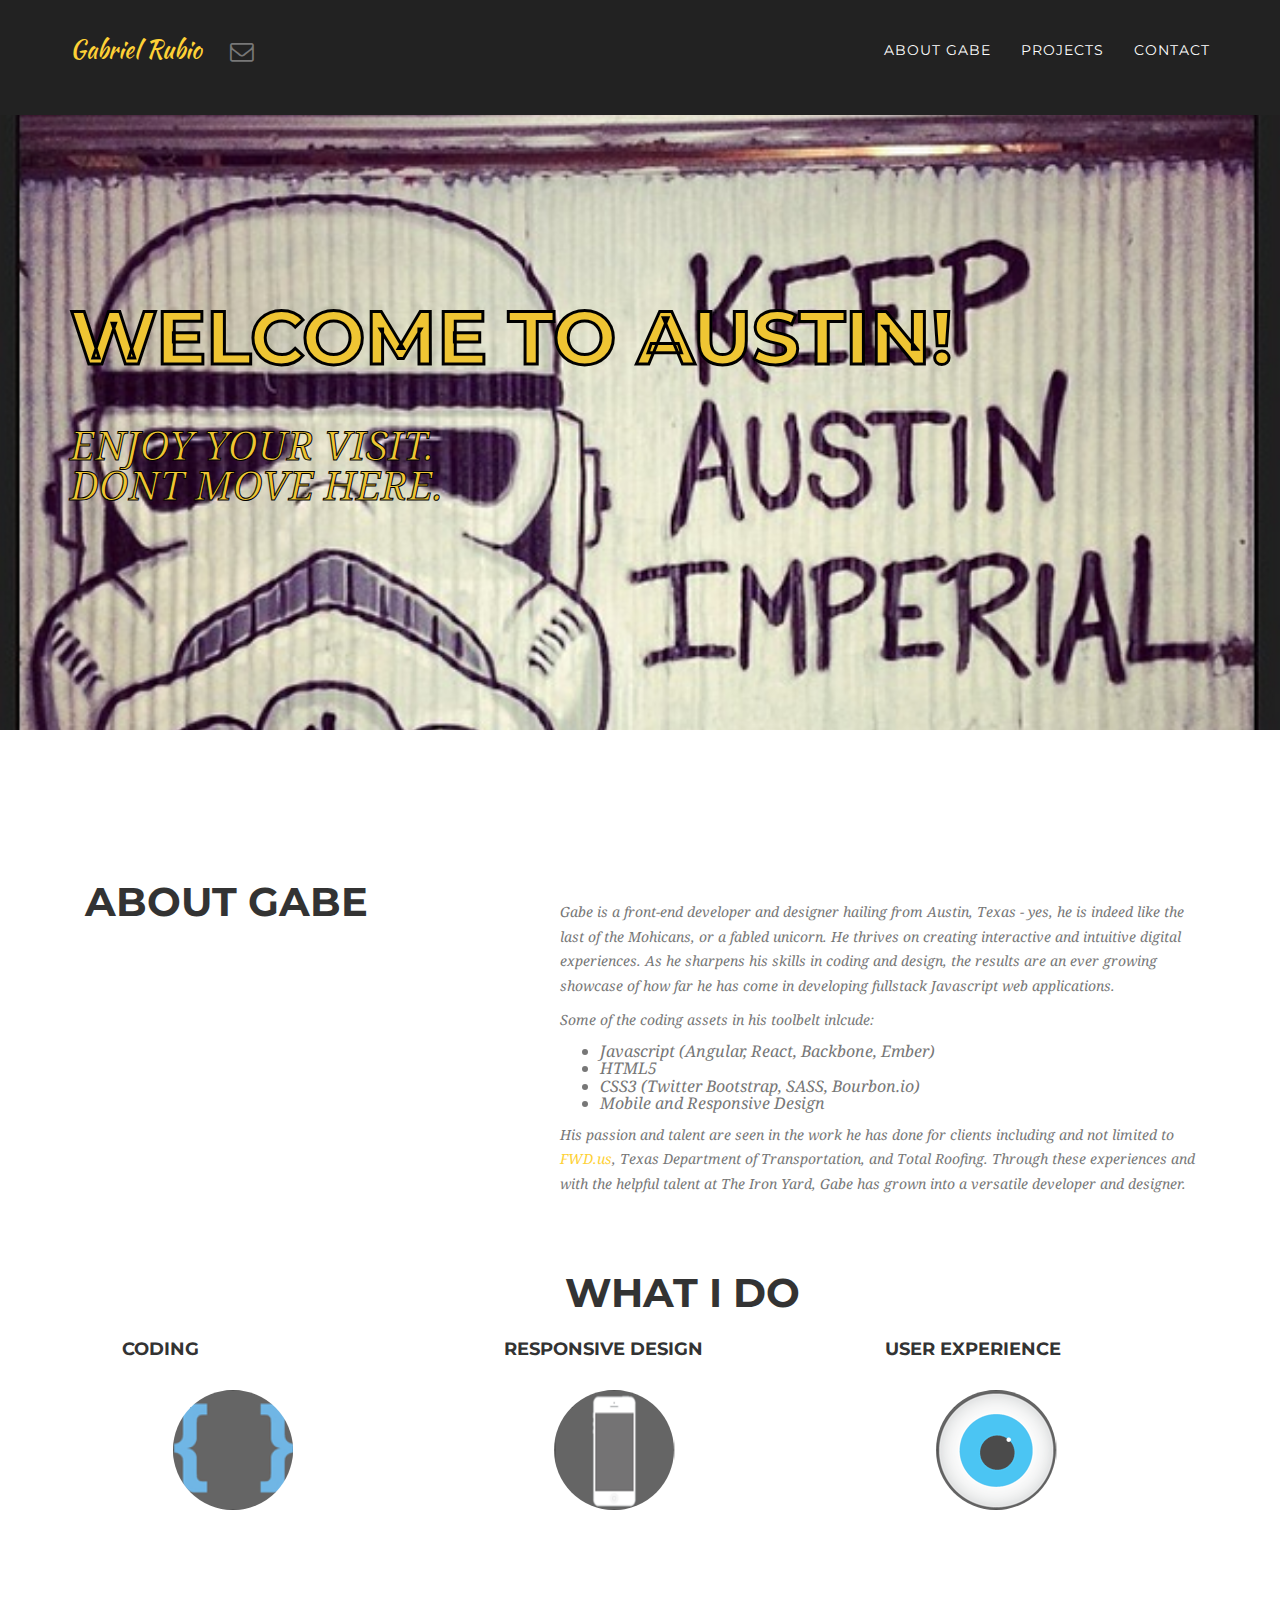
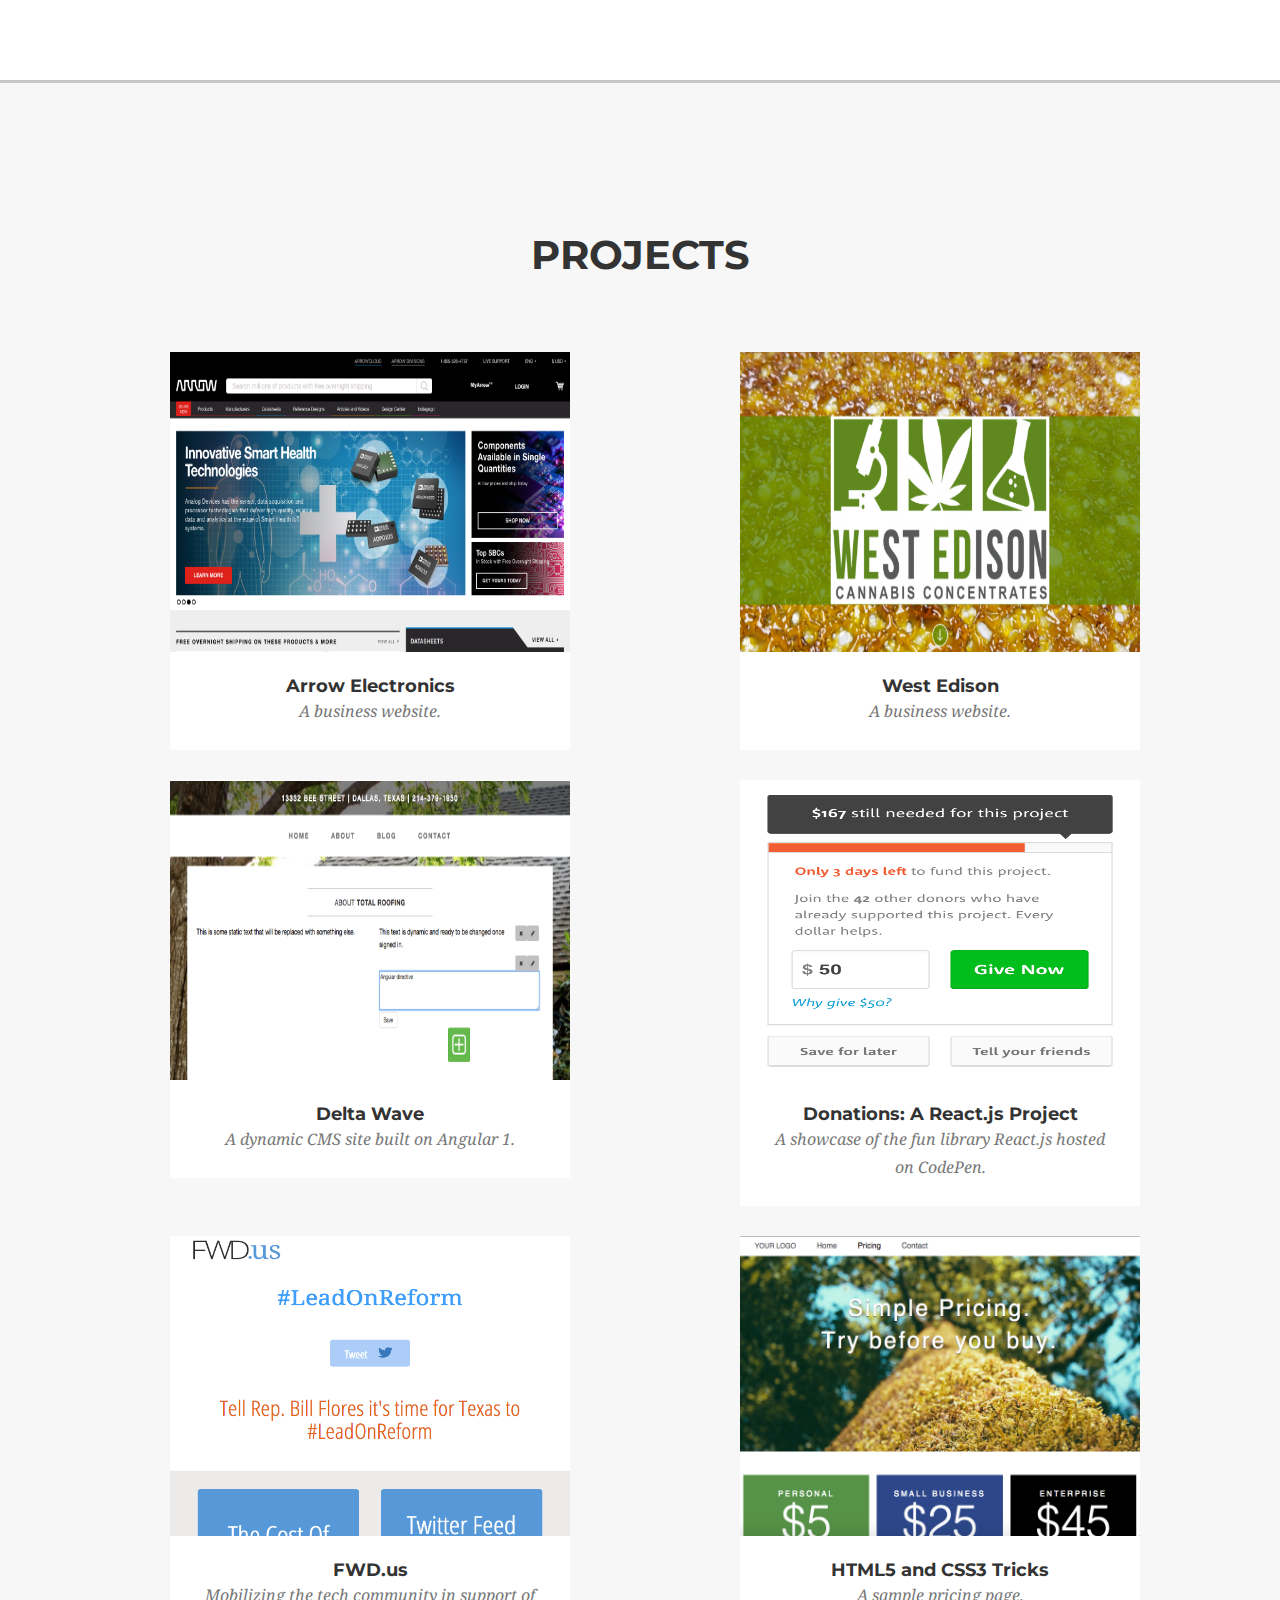
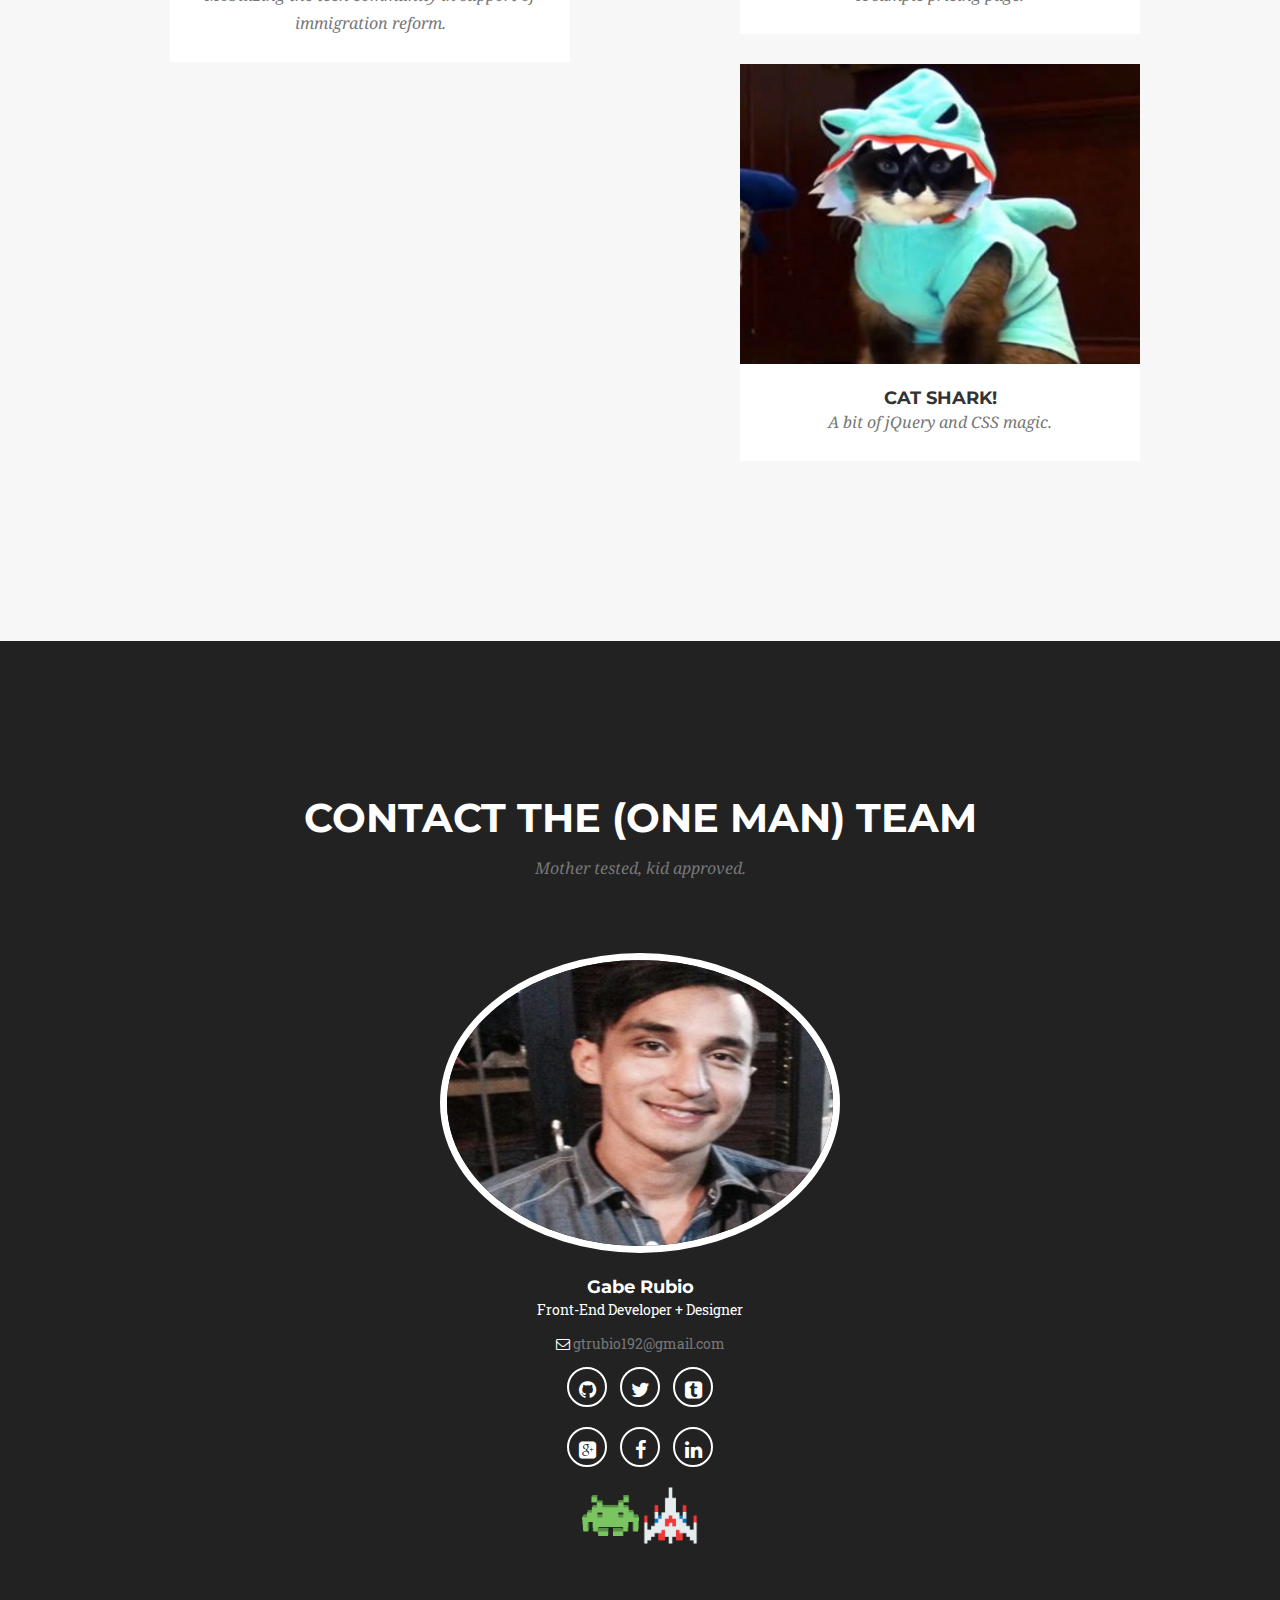
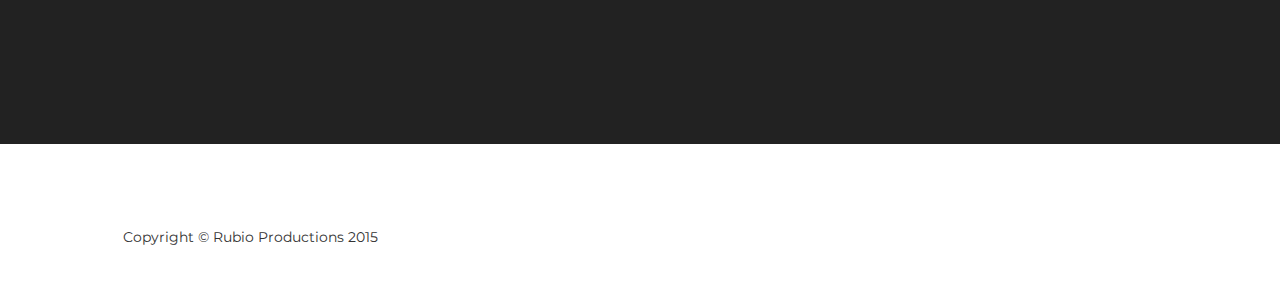
==== commit 2e04bf95: "Updating image tiles for projects" ====
--- a/index.html
+++ b/index.html
@@ -274,17 +274,6 @@
                         </p>
                     </div>
                 </div>
-
-                <div class="col-md-6 col-sm-6 col-lg-6 portfolio-item" >
-                  <a href="/work/whygowild" class="screen">
-                    <span data-text="WWF | Why Go Wild?"><i></i> <i></i> <i></i></span>
-                    <div class="thumb" style="background-image:url('../img/WestEdison.png')">
-                      <!-- <div class="tags"><div><ul><li>SASS</li><li>UI/UX ANIMATIONS</li><li>REQUIREJS</li><li>BACKBONEJS</li><li>SNAPSVG</li><li class="hidden">WEBSITE</li><li class="hidden">HTML5</li><li class="hidden">CSS3</li><li class="hidden">SPA</li></ul></div></div> -->
-                      <div style="background-image: url('../img/WestEdison.png');" class="imgs"></div></div>
-                      <!-- <em class="fwa">FWA Winner</em> -->
-                  </a>
-                </div>
-
 
                 <!-- Final Project -->
                 <div class="col-md-6 col-sm-6 col-lg-6 portfolio-item">
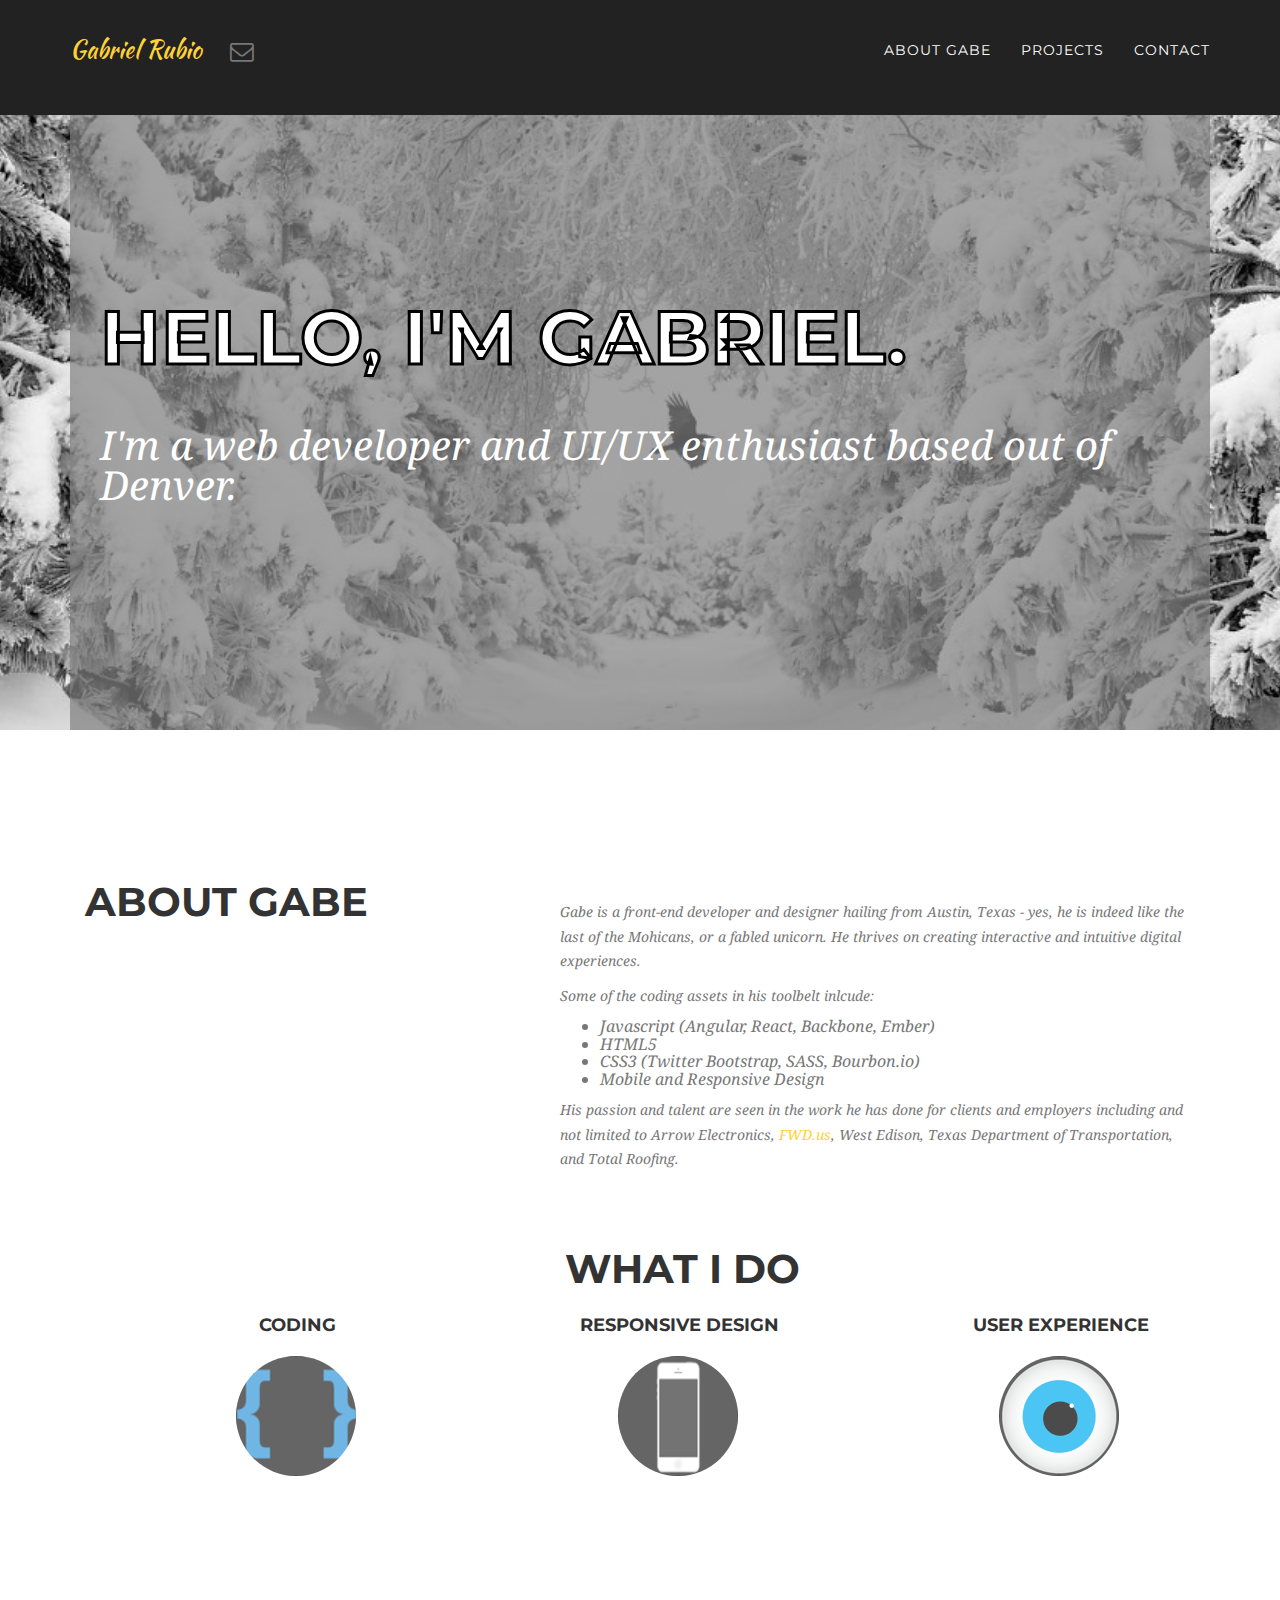
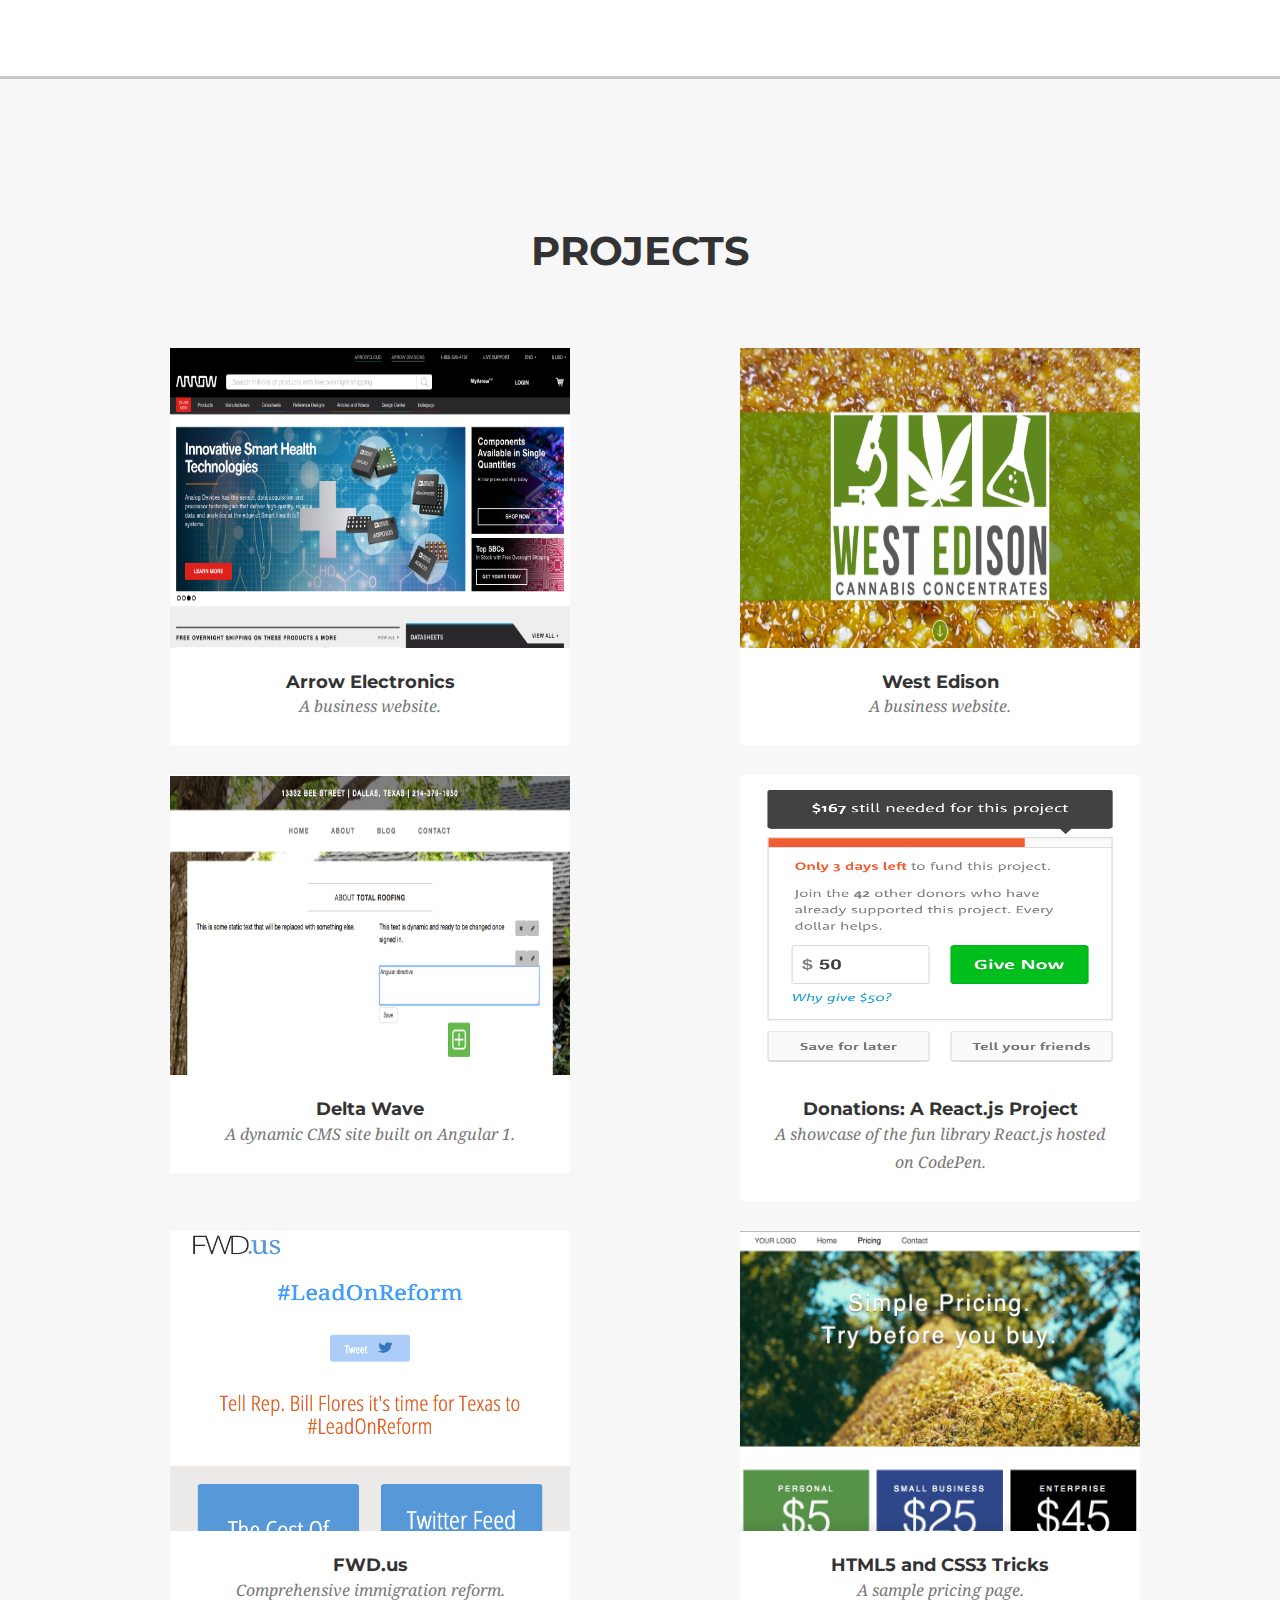
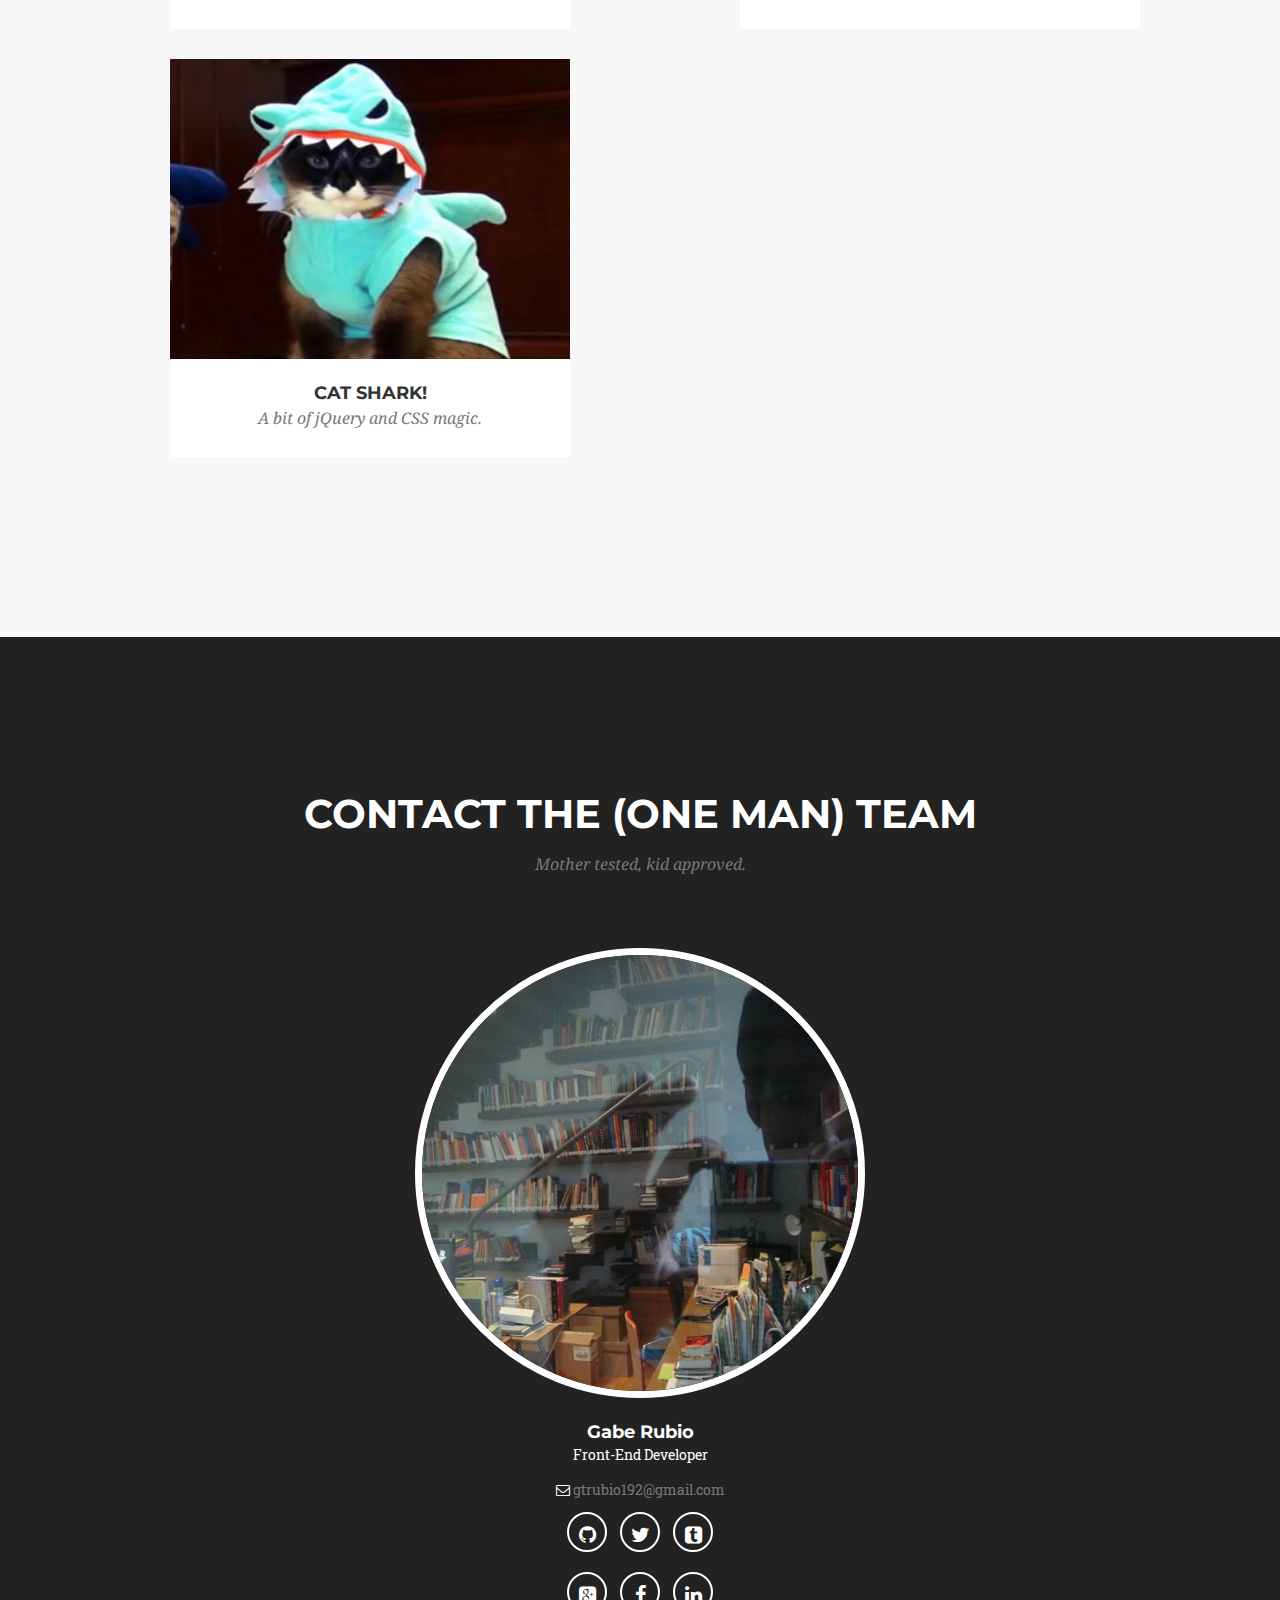
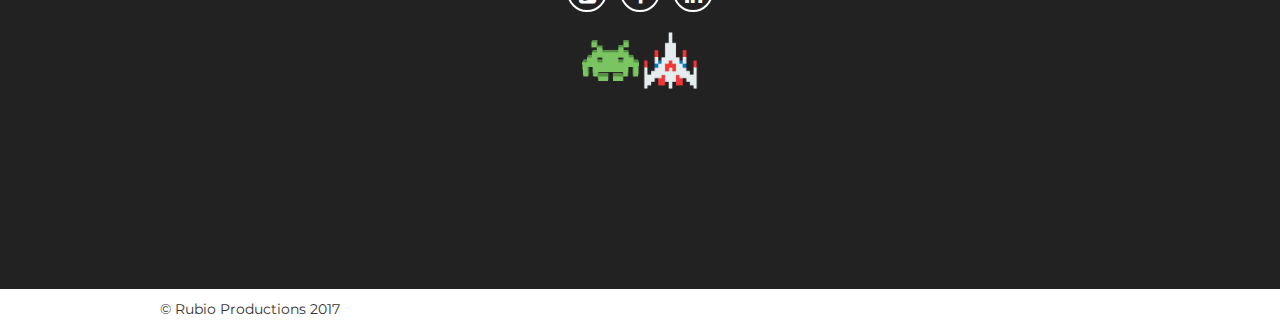
==== commit c4e9421a: "updating banner photo and image of me" ====
--- a/index.html
+++ b/index.html
@@ -92,10 +92,9 @@
     <!-- Header -->
     <header>
         <div class="container">
-            <div class="intro-text">
-                <div class="intro-heading" style="color: rgb(239,197,51)">Welcome To Austin!</div>
-                <div class="intro-lead-in" style="color: rgb(239,197,51">ENJOY YOUR VISIT.
-                    <br>DONT MOVE HERE.</div>
+            <div class="intro-text" style="background-color: rgba(128,128,128,.7)">
+                <div class="intro-heading">Hello, I'm Gabriel.</div>
+                <div class="intro-lead-in" style="color: white;">I'm a web developer and UI/UX enthusiast based out of Denver. </div>
             </div>
             <!--            <div class="sample">Sample.</div>-->
         </div>
@@ -150,7 +149,7 @@
                         <p>
                           Gabe is a front-end developer and designer hailing from Austin, Texas - yes, he is indeed like the last of the Mohicans, or a fabled unicorn.
                           He thrives on creating interactive and intuitive digital experiences.
-                          As he sharpens his skills in coding and design, the results are an ever growing showcase of how far he has come in developing fullstack Javascript web applications.
+
                         </p>
                         <p>
                           Some of the coding assets in his toolbelt inlcude: <br>
@@ -162,9 +161,9 @@
                           </ul>
                         </p>
                         <p>
-                          His passion and talent are seen in the work he has done for clients including and not limited to
-                          <a target="_blank" href="http://www.fwd.us/">FWD.us</a>, Texas Department of Transportation, and Total Roofing.
-                          Through these experiences and with the helpful talent at The Iron Yard, Gabe has grown into a versatile developer and designer.
+                          His passion and talent are seen in the work he has done for clients and employers including and not limited to
+                          Arrow Electronics, <a target="_blank" href="http://www.fwd.us/">FWD.us</a>, West Edison, Texas Department of Transportation, and Total Roofing.
+
                         </p>
                       </h3>
                     </div>
@@ -190,18 +189,18 @@
                 </div>
                 <div class="col-lg-12">
                     <ul class="list-inline icons">
-                        <span class="huds text-center col-lg-4 col-md-4 col-sm-4 col-xs-4">
-                          <h4 class="text-left ">coding</h4>
+                        <span class="huds text-center col-lg-4 col-md-4 col-sm-4">
+                          <h4>coding</h4>
                           <img class="spin2" src="https://31.media.tumblr.com/176a39278b8b70ae1bc29664018fd4d5/tumblr_nhddotBzu31r51oypo8_400.gif">
                           <img class="overlay" width="25%" src="img/code.gif">
                         </span>
-                        <span class="huds text-center col-lg-4 col-md-4 col-sm-4 col-xs-4">
-                          <h4 class="text-left ">responsive design</h4>
+                        <span class="huds text-center col-lg-4 col-md-4 col-sm-4">
+                          <h4>responsive design</h4>
                           <img class="spin3"src="https://31.media.tumblr.com/176a39278b8b70ae1bc29664018fd4d5/tumblr_nhddotBzu31r51oypo8_400.gif">
                           <img class="overlay" width="25%" src="img/responsive.gif">
                         </span>
-                        <span class="huds text-center col-lg-4 col-md-4 col-sm-4 col-xs-4">
-                          <h4 class="text-left ">user experience</h4>
+                        <span class="huds text-center col-lg-4 col-md-4 col-sm-4">
+                          <h4>user experience</h4>
                           <img class="spin3"src="https://31.media.tumblr.com/176a39278b8b70ae1bc29664018fd4d5/tumblr_nhddotBzu31r51oypo8_400.gif">
                           <img class="overlay" width="25%" src="img/eye.gif">
                         </span>
@@ -333,7 +332,7 @@
                     <div class="portfolio-caption">
                         <h4>FWD.us</h4>
                         <p class="text-muted">
-                            Mobilizing the tech community in support of immigration reform.
+                            Comprehensive immigration reform.
                         </p>
                     </div>
                 </div>
@@ -439,9 +438,9 @@
                 </div> -->
                 <div class="col-sm-12">
                     <div class="team-member">
-                        <img id="face" src="img/birthday.PNG" class="img-responsive img-circle img-centered" alt="">
+                        <img id="face" src="img/me.jpg" class="img-responsive img-circle img-centered" alt="">
                         <h4 class="white-text">Gabe Rubio</h4>
-                        <p class="text-muted">Front-End Developer + Designer</p>
+                        <p class="text-muted">Front-End Developer</p>
 
                         <p>
                             <i class="fa fa-envelope-o"></i>
@@ -489,7 +488,7 @@
         <div class="container">
             <div class="row">
                 <div class="col-md-4">
-                    <span class="copyright">Copyright &copy; Rubio Productions 2015</span>
+                    <span class="copyright">&copy; Rubio Productions 2017</span>
                 </div>
             </div>
         </div>
--- a/css/agency.css
+++ b/css/agency.css
@@ -12,17 +12,27 @@
   background-image: url(../img/map-image.png);
   background-position: center;
   background-repeat: no-repeat;
-	margin-bottom: 48px;
 	background-attachment: fixed;
 	background-size: cover;
+}
+
+.huds {
+  position: relative;
+  margin-bottom: 180px;
+  display: block;
+}
+.huds h4 {
+
 }
 
 .huds img {
   border-radius: 50%;
   margin: 20px 3px;
-
   width: 120px;
   height: 120px;
+  position: absolute;
+  top: 30px;
+  left: 30%;
 }
 .huds #pencil{
   width: 80px;
@@ -30,11 +40,15 @@
   position: relative;
   left: -100px;
 }
-/*
- Notes::
-  Make position of spins and overlay absolute so that they can be matched together no matter whats next to them.
-*/
-.spin1{
+@media(min-width: 890px) {
+  .huds {
+    display: inline;
+  }
+  .huds img {
+    left: 33%;
+  }
+}
+.spin1 {
   background-color: #222;
   position: relative;
   left: 126px;
@@ -51,11 +65,6 @@
   animation:spin 4s linear infinite;
 }
 .spin3{
-/*
-  position: relative;
-  left: -132px;
-*/
-
   -webkit-animation:spin 6s linear infinite;
   -webkit-animation-direction: alternate;
   -moz-animation:spin 6s linear infinite;
@@ -73,9 +82,7 @@
 .overlay:hover{
   opacity: 1;
 }
-.overlay .do:hover{
-
-}
+
 #about1{
   position:absolute;
   left: -135px;
@@ -364,7 +371,7 @@
     text-align: center;
     color: #fff;
     background-attachment: scroll;
-    background-image: url(../img/header3.png);
+    background-image: url(../img/header6.jpg);
     background-position: 50% 23%;
     background-repeat: none;
   	background-attachment: fixed;
@@ -378,6 +385,7 @@
 header .intro-text {
     padding-top: 100px;
     padding-bottom: 50px;
+    padding-left: 30px;
 }
 
 header .intro-text .intro-lead-in {
@@ -386,8 +394,6 @@
     font-size: 22px;
     font-style: italic;
     line-height: 22px;
-    -webkit-text-stroke: .5px black;
-
 }
 
 header .intro-text .intro-heading {
@@ -414,7 +420,6 @@
         font-size: 40px;
         font-style: italic;
         line-height: 40px;
-       -webkit-text-stroke: 1px black;
 
     }
 
@@ -750,6 +755,8 @@
 #face {
     margin: 0 auto;
     border: 7px solid #fff;
+    width: 450px;
+    height: 450px;
 }
 .team-member .ship img  {
     margin: 2em 2em;
@@ -876,7 +883,6 @@
 }
 
 footer {
-    padding: 25px 0;
     text-align: center;
 }
 
@@ -1031,7 +1037,7 @@
     border: 2px dotted silver;
     position: relative;
 }
-.img-responsive {
+.portfolio-link .img-responsive {
   height: 300px;
   width: 400px;
   overflow: hidden;
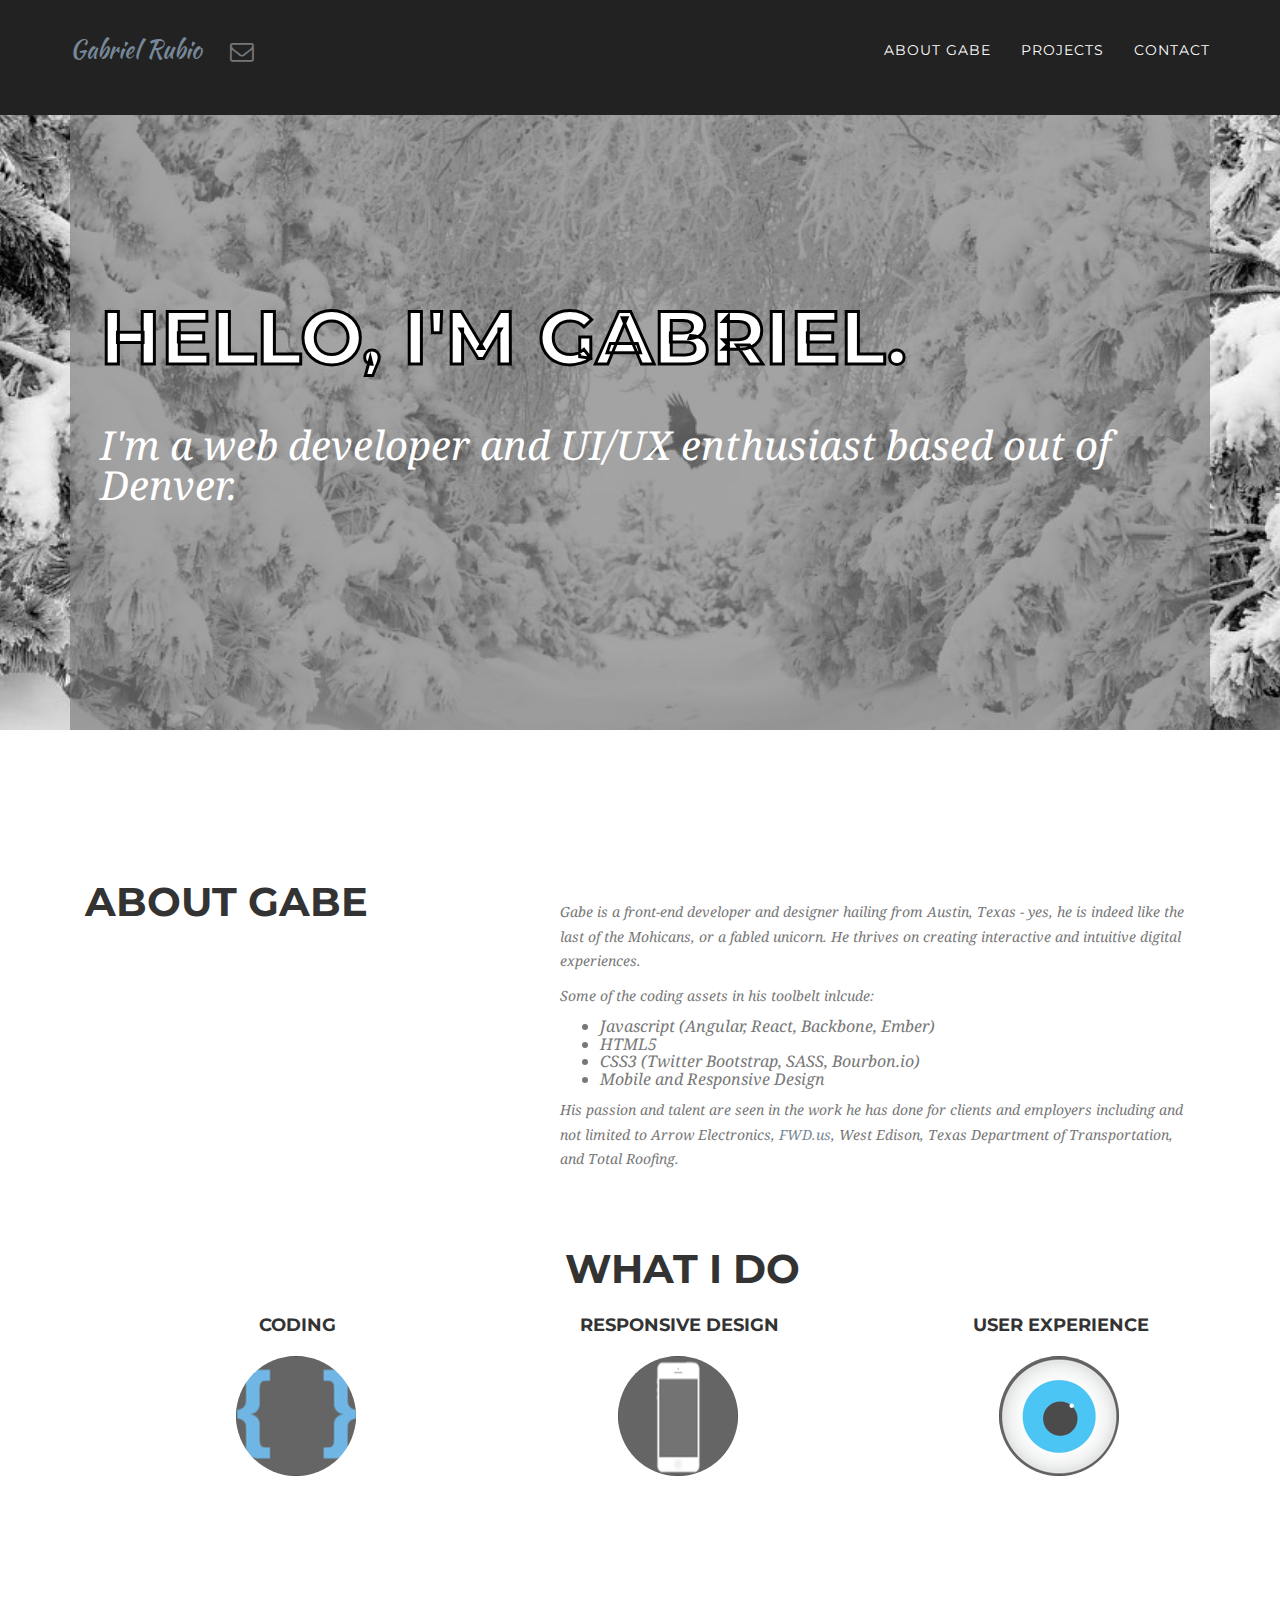
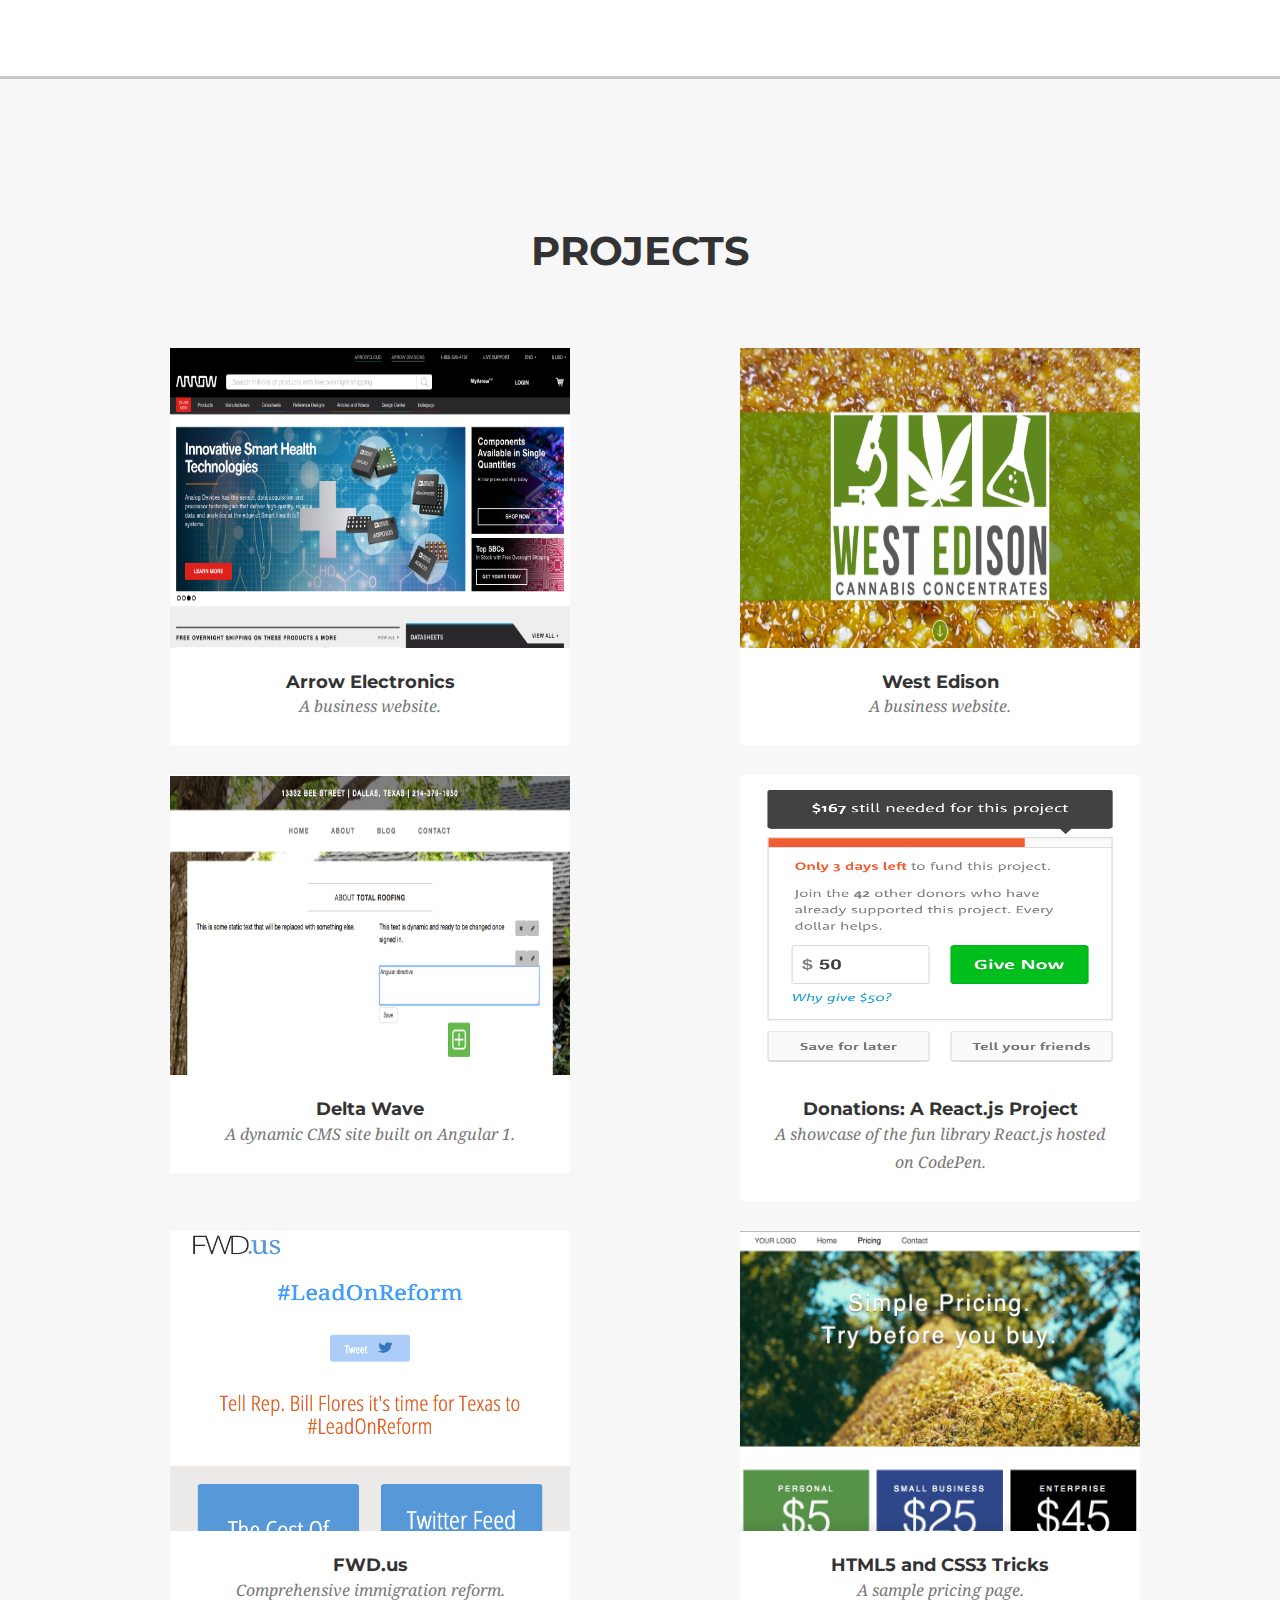
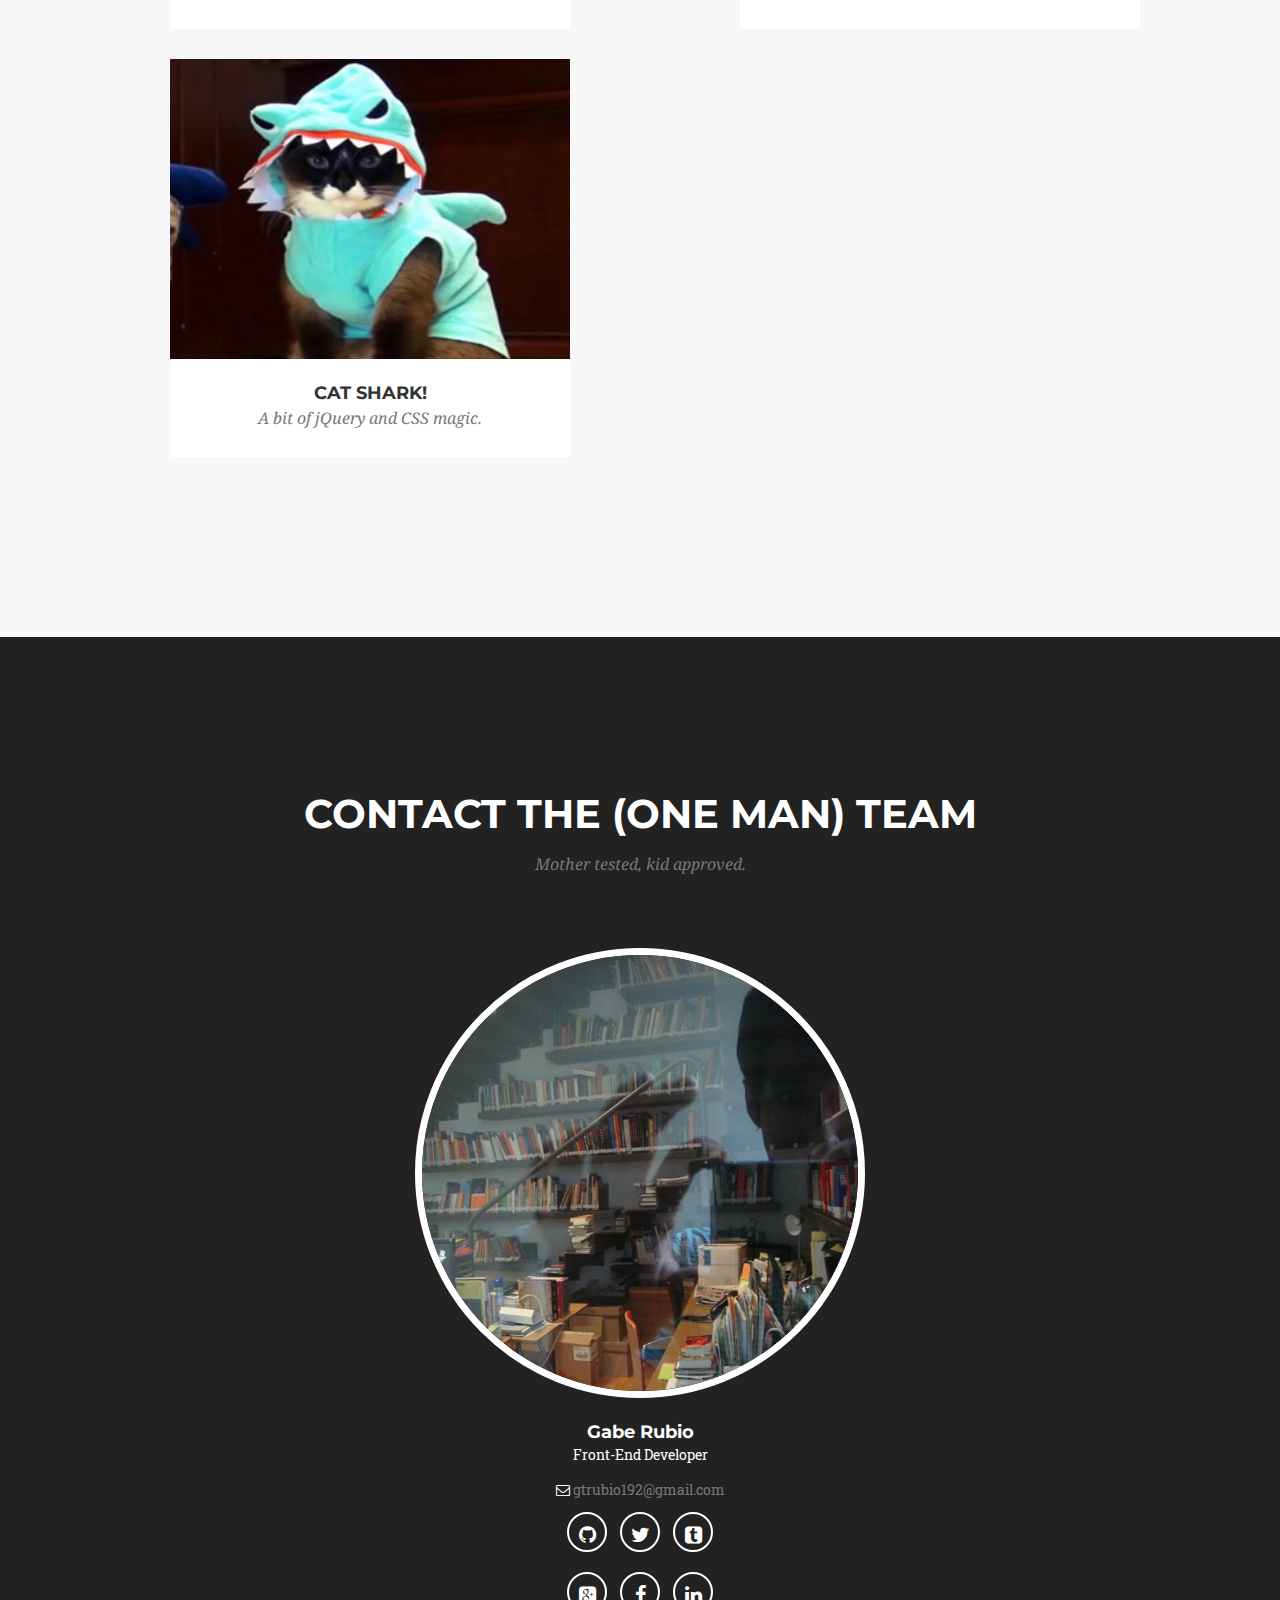
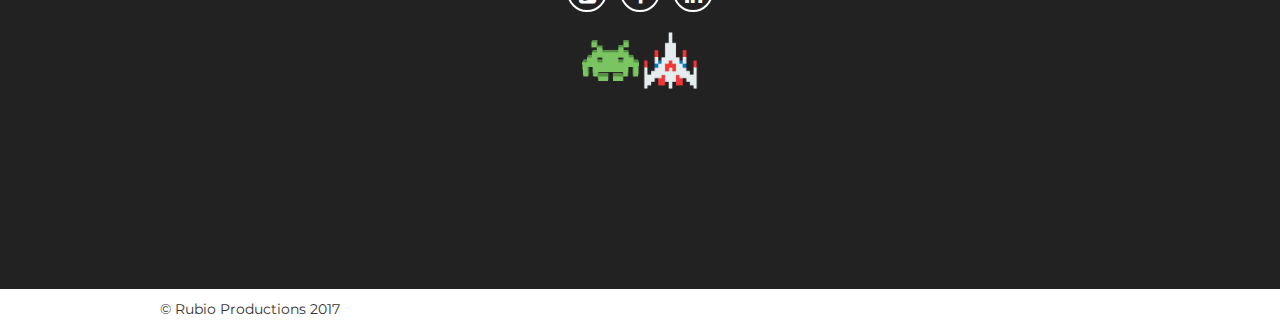
==== commit a55f547a: "removing unused html" ====
--- a/index.html
+++ b/index.html
@@ -48,8 +48,6 @@
                     <span class="icon-bar"></span>
                     <span class="icon-bar"></span>
                 </button>
-                <!--                <a class="navbar-brand page-scroll" href="#team">Gabriel Rubio</a>-->
-
                 <ul class="list-inline small">
                     <li>
                         <a class="navbar-brand page-scroll" href="#team">Gabriel Rubio</a>
@@ -59,11 +57,6 @@
                             <i class="fa fa-envelope-o fa-2x"></i>
                         </a>
                     </li>
-                    <!-- <li>
-                        <a class="nav-icons contact-icons text-muted" href="tel:5126441746">
-                            <i class="fa fa-phone-square fa-2x"></i>
-                        </a>
-                    </li> -->
                 </ul>
             </div>
 
@@ -96,7 +89,6 @@
                 <div class="intro-heading">Hello, I'm Gabriel.</div>
                 <div class="intro-lead-in" style="color: white;">I'm a web developer and UI/UX enthusiast based out of Denver. </div>
             </div>
-            <!--            <div class="sample">Sample.</div>-->
         </div>
     </header>
 
@@ -107,49 +99,12 @@
                 <div class="col-lg-12 ">
                     <div class="col-lg-5 col-md-5 col-sm-5 col-xs-12">
                         <h2 class="section-heading ">About Gabe</h2>
-                        <!--
-                      <ul class="list-inline">
-                        <span class="huds text-center">
-                          <img class="spin2" src="https://31.media.tumblr.com/176a39278b8b70ae1bc29664018fd4d5/tumblr_nhddotBzu31r51oypo8_400.gif">
-                          <img class="overlay" width="25%" src="img/code.gif">
-                        </span>
-                        <span class="huds text-center">
-                          <img class="spin3"src="https://31.media.tumblr.com/176a39278b8b70ae1bc29664018fd4d5/tumblr_nhddotBzu31r51oypo8_400.gif">
-                          <img class="overlay" width="25%" src="img/responsive.gif">
-                        </span>
-                        <span class="huds text-center">
-                          <img class="spin3"src="https://31.media.tumblr.com/176a39278b8b70ae1bc29664018fd4d5/tumblr_nhddotBzu31r51oypo8_400.gif">
-                          <img class="overlay" width="25%" src="img/eye.gif">
-                        </span>
-                      </ul>
--->
-
-                        <!--
-                      <div id="about1" class="huds text-center">
-                        <img  class="spin1 hud1" width="45%" src="img/hud-1.png">
-                        <img  class="spin2 hud2" width="45%" src="img/hud-2.png">
-                        <img  class="spin3 hud3" width="45%" src="img/hud-3.png">
-                        <img class="overlay" width="25%" src="img/code.gif">
-                      </div>
--->
-
-                        <!--
-                      <div class="huds text-center">
-                        <img  class="spin1 hud1" width="45%" src="img/hud-1.png">
-                        <img  class="spin2 hud2" width="45%" src="img/hud-2.png">
-                        <img  class="spin3 hud3" width="45%" src="img/hud-3.png">
-                        <img class="overlay" width="25%" src="img/eye.gif">
-                      </div>
--->
                     </div>
                     <div class="col-lg-7 col-md-7 col-sm-7 col-xs-12">
-                        <!--                      <h2 class="section-heading ">About Gabe</h2>-->
-
                         <h3 class=" section-subheading text-muted">
                         <p>
                           Gabe is a front-end developer and designer hailing from Austin, Texas - yes, he is indeed like the last of the Mohicans, or a fabled unicorn.
                           He thrives on creating interactive and intuitive digital experiences.
-
                         </p>
                         <p>
                           Some of the coding assets in his toolbelt inlcude: <br>
@@ -163,29 +118,12 @@
                         <p>
                           His passion and talent are seen in the work he has done for clients and employers including and not limited to
                           Arrow Electronics, <a target="_blank" href="http://www.fwd.us/">FWD.us</a>, West Edison, Texas Department of Transportation, and Total Roofing.
-
                         </p>
                       </h3>
                     </div>
                 </div>
                 <div class="col-lg-12 icons">
                     <h2 class="section-heading text-center">What I Do</h2>
-                    <!--
-                  <span class=" col-lg-4 col-md-4 col-sm-4 col-xs-4">
-                    <h4 class=" "> &nbsp;&nbsp;&nbsp;&nbsp;&nbsp;&nbsp;&nbsp;&nbsp;&nbsp;&nbsp;&nbsp;&nbsp;&nbsp;&nbsp;coding</h4>
-                  </span>
-                  <span class="col-lg-4 col-md-4 col-sm-4 col-xs-4">
-                    <h4 class="section-heading ">&nbsp;&nbsp;&nbsp;&nbsp;responsive design</h4>
-                  </span>
-                  <span class="col-lg-4 col-md-4 col-sm-4 col-xs-4">
-                    <h4 class="section-heading">&nbsp;&nbsp;&nbsp;&nbsp;&nbsp;&nbsp;User experience</h4>
-                  </span>
--->
-                    <!--
-                  <span class=" col-lg-3">
-                    <h4 class="section-heading">design</h4>
-                  </span>
--->
                 </div>
                 <div class="col-lg-12">
                     <ul class="list-inline icons">
@@ -204,12 +142,6 @@
                           <img class="spin3"src="https://31.media.tumblr.com/176a39278b8b70ae1bc29664018fd4d5/tumblr_nhddotBzu31r51oypo8_400.gif">
                           <img class="overlay" width="25%" src="img/eye.gif">
                         </span>
-                        <!--
-                        <span class="huds text-center col-lg-3">
-                          <img class="spin3"src="https://31.media.tumblr.com/176a39278b8b70ae1bc29664018fd4d5/tumblr_nhddotBzu31r51oypo8_400.gif">
-                          <img id="pencil" class="overlay" width="5%" src="img/pencil-icon.png">
-                        </span>
--->
                     </ul>
                 </div>
             </div>
@@ -336,27 +268,6 @@
                         </p>
                     </div>
                 </div>
-                <!--    Chatster -->
-                <!-- <div class="col-md-6 col-sm-6 col-lg-6 portfolio-item">
-                  <a href="#portfolioModal3" class="portfolio-link" data-toggle="modal">
-                      <div class="portfolio-hover">
-                          <div class="portfolio-hover-content">
-                              <i class="fa fa-plus fa-3x"></i>
-                          </div>
-                      </div>
-                      <img width="220%" src="http://bootsnipp.com/img/screenshots/49a77794562d620cb511748293ad9a2d42921ede.png" class="img-responsive" alt="">
-                  </a>
-                  <div class="portfolio-caption">
-                      <h4>Lets Taco Bout It</h4>
-                      <p class="text-muted">
-                        Chat room I made for your ultra secret messages!<br>
-                        Chatster &trade;	is built using a series of AJAX calls to a Heroku server in conjunction with jQuery event listeners.
-                        The styling for Chatster &trade; is built on my own custom CSS, and Twitter Bootstrap for a fully responsive chat application.
-
-                      </p>
-                  </div>
-              </div> -->
-
                 <!--        Pricing Website -->
                 <div class="col-md-6 col-sm-6 col-lg-6 portfolio-item">
                     <a href="#portfolioModal4" class="portfolio-link" data-toggle="modal">
@@ -398,21 +309,6 @@
                         </p>
                     </div>
                 </div>
-                <!--  Photos  -->
-                <!-- <div class="col-md-6 col-sm-6 col-lg-6 portfolio-item">
-                    <a href="#portfolioModal2" class="portfolio-link" data-toggle="modal">
-                        <div class="portfolio-hover">
-                            <div class="portfolio-hover-content">
-                                <i class="fa fa-plus fa-3x"></i>
-                            </div>
-                        </div>
-                        <img width="125%" src="img/EnchantedRock.png" class="img-responsive" alt="">
-                    </a>
-                    <div class="portfolio-caption">
-                        <h4>Photography</h4>
-                        <p class="text-muted">Personal favorites, one snapshot at a time.</p>
-                    </div>
-                </div> -->
             </div>
         </div>
     </section>
@@ -429,13 +325,6 @@
                 </div>
             </div>
             <div class="row">
-                <!--        <div class="col-sm-4">
-                    <div class="team-member">
-                        <img src="img/team/1.jpg" class="img-responsive img-circle" alt="">
-                        <h4></h4>
-                        <p class="text-muted"></p>
-                    </div>
-                </div> -->
                 <div class="col-sm-12">
                     <div class="team-member">
                         <img id="face" src="img/me.jpg" class="img-responsive img-circle img-centered" alt="">
@@ -472,10 +361,8 @@
                             </li>
                         </ul>
                         <br>
-                        <!--                      <span style="color: #fed136; font-size: 135px;">&#x2B22;</span>-->
                         <span><img style="font-size: 135px;"class="ship" width="5%" src="img/spaceinvader.gif"></span>
                         <span><img style="font-size: 135px;"class="ship" width="5%" src="img/galaga_ship.png"></span>
-                        <!--                      <span style="color: #fed136; font-size: 135px;">&#x2B22;</span>-->
                     </div>
                 </div>
             </div>
@@ -533,31 +420,6 @@
             </div>
         </div>
     </div>
-
-    <!-- Portfolio Modal 3 -->
-    <!-- <div class="portfolio-modal modal fade" id="portfolioModal3" tabindex="-1" role="dialog" aria-hidden="true">
-        <div class="modal-content">
-            <div class="close-modal" data-dismiss="modal">
-                <div class="lr">
-                    <div class="rl">
-                    </div>
-                </div>
-            </div>
-            <div class="container">
-                <div class="row">
-                    <div class="col-lg-8 col-lg-offset-2">
-                        <div class="modal-body">
-                            <h2>Lets Taco Bout It</h2>
-                            <p class="item-intro text-muted">Chat away :)</p>
-                            <iframe id="idIframe" src="projects/chatster/index.html" frameborder="0" width="500" height="400"></iframe>
-                            <p>Coolest chat app eva, ya hear!?</p>
-                            <button type="button" class="btn btn-primary" data-dismiss="modal"><i class="fa fa-times"></i> Close Project</button>
-                        </div>
-                    </div>
-                </div>
-            </div>
-        </div>
-    </div> -->
 
     <!-- Portfolio Modal 4 -->
     <div class="portfolio-modal modal fade" id="portfolioModal4" tabindex="-1" role="dialog" aria-hidden="true">
--- a/css/agency.css
+++ b/css/agency.css
@@ -101,7 +101,7 @@
 }
 
 .text-primary {
-    color: #fed136;
+    color: lightslategrey;
 }
 
 p {
@@ -122,14 +122,14 @@
 }
 
 a {
-    color: #fed136;
+    color: lightslategrey;
 }
 
 a:hover,
 a:focus,
 a:active,
 a.active {
-    color: #fec503;
+    color: lightslategrey;
 }
 
 h1,
@@ -158,12 +158,12 @@
 }
 
 .btn-primary {
-    border-color: #fed136;
+    border-color: lightslategrey;
     text-transform: uppercase;
     font-family: Montserrat,"Helvetica Neue",Helvetica,Arial,sans-serif;
     font-weight: 700;
     color: #fff;
-    background-color: #fed136;
+    background-color: lightslategrey;
 }
 
 .btn-primary:hover,
@@ -173,7 +173,7 @@
 .open .dropdown-toggle.btn-primary {
     border-color: #f6bf01;
     color: #fff;
-    background-color: #fec503;
+    background-color: lightslategrey;
 }
 
 .btn-primary:active,
@@ -197,25 +197,25 @@
 .btn-primary.disabled.active,
 .btn-primary[disabled].active,
 fieldset[disabled] .btn-primary.active {
-    border-color: #fed136;
-    background-color: #fed136;
+    border-color: lightslategrey;
+    background-color: lightslategrey;
 }
 
 .btn-primary .badge {
-    color: #fed136;
+    color: lightslategrey;
     background-color: #fff;
 }
 
 .btn-xl {
     padding: 20px 40px;
-    border-color: #fed136;
+    border-color: lightslategrey;
     border-radius: 3px;
     text-transform: uppercase;
     font-family: Montserrat,"Helvetica Neue",Helvetica,Arial,sans-serif;
     font-size: 18px;
     font-weight: 700;
     color: #fff;
-    background-color: #fed136;
+    background-color: lightslategrey;
 }
 
 .btn-xl:hover,
@@ -225,7 +225,7 @@
 .open .dropdown-toggle.btn-xl {
     border-color: #f6bf01;
     color: #fff;
-    background-color: #fec503;
+    background-color: lightslategrey;
 }
 
 .btn-xl:active,
@@ -249,12 +249,12 @@
 .btn-xl.disabled.active,
 .btn-xl[disabled].active,
 fieldset[disabled] .btn-xl.active {
-    border-color: #fed136;
-    background-color: #fed136;
+    border-color: lightslategrey;
+    background-color: lightslategrey;
 }
 
 .btn-xl .badge {
-    color: #fed136;
+    color: lightslategrey;
     background-color: #fff;
 }
 
@@ -265,14 +265,14 @@
 
 .navbar-default .navbar-brand {
     font-family: "Kaushan Script","Helvetica Neue",Helvetica,Arial,cursive;
-    color: #fed136;
+    color: lightslategrey;
 }
 
 .navbar-default .navbar-brand:hover,
 .navbar-default .navbar-brand:focus,
 .navbar-default .navbar-brand:active,
 .navbar-default .navbar-brand.active {
-    color: #fec503;
+    color: lightslategrey;
 }
 
 .navbar-default .navbar-collapse {
@@ -280,8 +280,8 @@
 }
 
 .navbar-default .navbar-toggle {
-    border-color: #fed136;
-    background-color: #fed136;
+    border-color: lightslategrey;
+    background-color: lightslategrey;
 }
 
 .navbar-default .navbar-toggle .icon-bar {
@@ -290,7 +290,7 @@
 
 .navbar-default .navbar-toggle:hover,
 .navbar-default .navbar-toggle:focus {
-    background-color: #fed136;
+    background-color: lightslategrey;
 }
 
 .navbar-default .nav li a {
@@ -304,19 +304,19 @@
 .navbar-default .nav li a:hover,
 .navbar-default .nav li a:focus {
     outline: 0;
-    color: #fed136;
+    color: lightslategrey;
 }
 
 .navbar-default .navbar-nav>.active>a {
     border-radius: 0;
     color: #fff;
-    background-color: #fed136;
+    background-color: lightslategrey;
 }
 
 .navbar-default .navbar-nav>.active>a:hover,
 .navbar-default .navbar-nav>.active>a:focus {
     color: #fff;
-    background-color: #fec503;
+    background-color: lightslategrey;
 }
     .nav-icons{
         position: relative;
@@ -611,7 +611,7 @@
     border-radius: 100%;
     text-align: center;
     color: #fff;
-    background-color: #fed136;
+    background-color: lightslategrey;
 }
 
 .timeline>li .timeline-image h4 {
@@ -846,7 +846,7 @@
 }
 
 section#contact .form-control:focus {
-    border-color: #fed136;
+    border-color: lightslategrey;
     box-shadow: none;
 }
 
@@ -924,7 +924,7 @@
 ul.social-buttons li a:hover,
 ul.social-buttons li a:focus,
 ul.social-buttons li a:active {
-    background-color: #fed136;
+    background-color: lightslategrey;
 }
 
 .btn:focus,
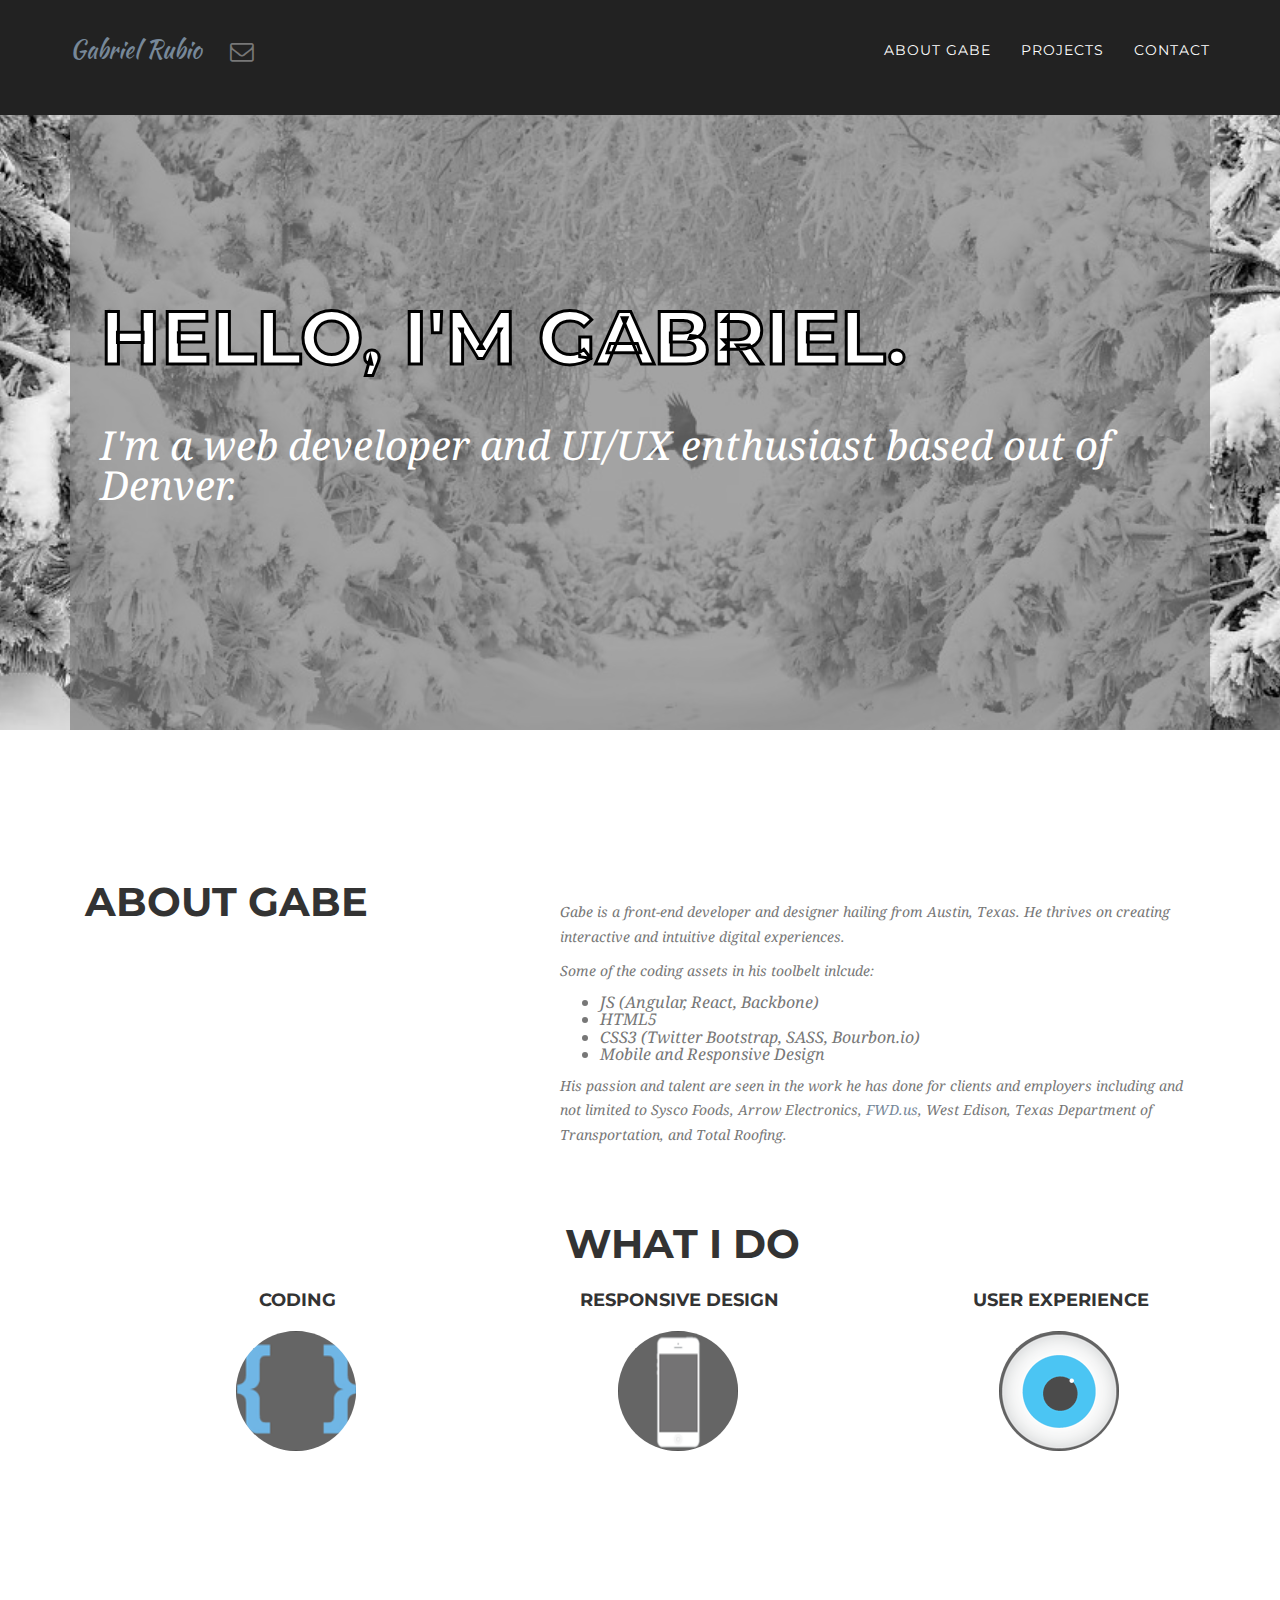
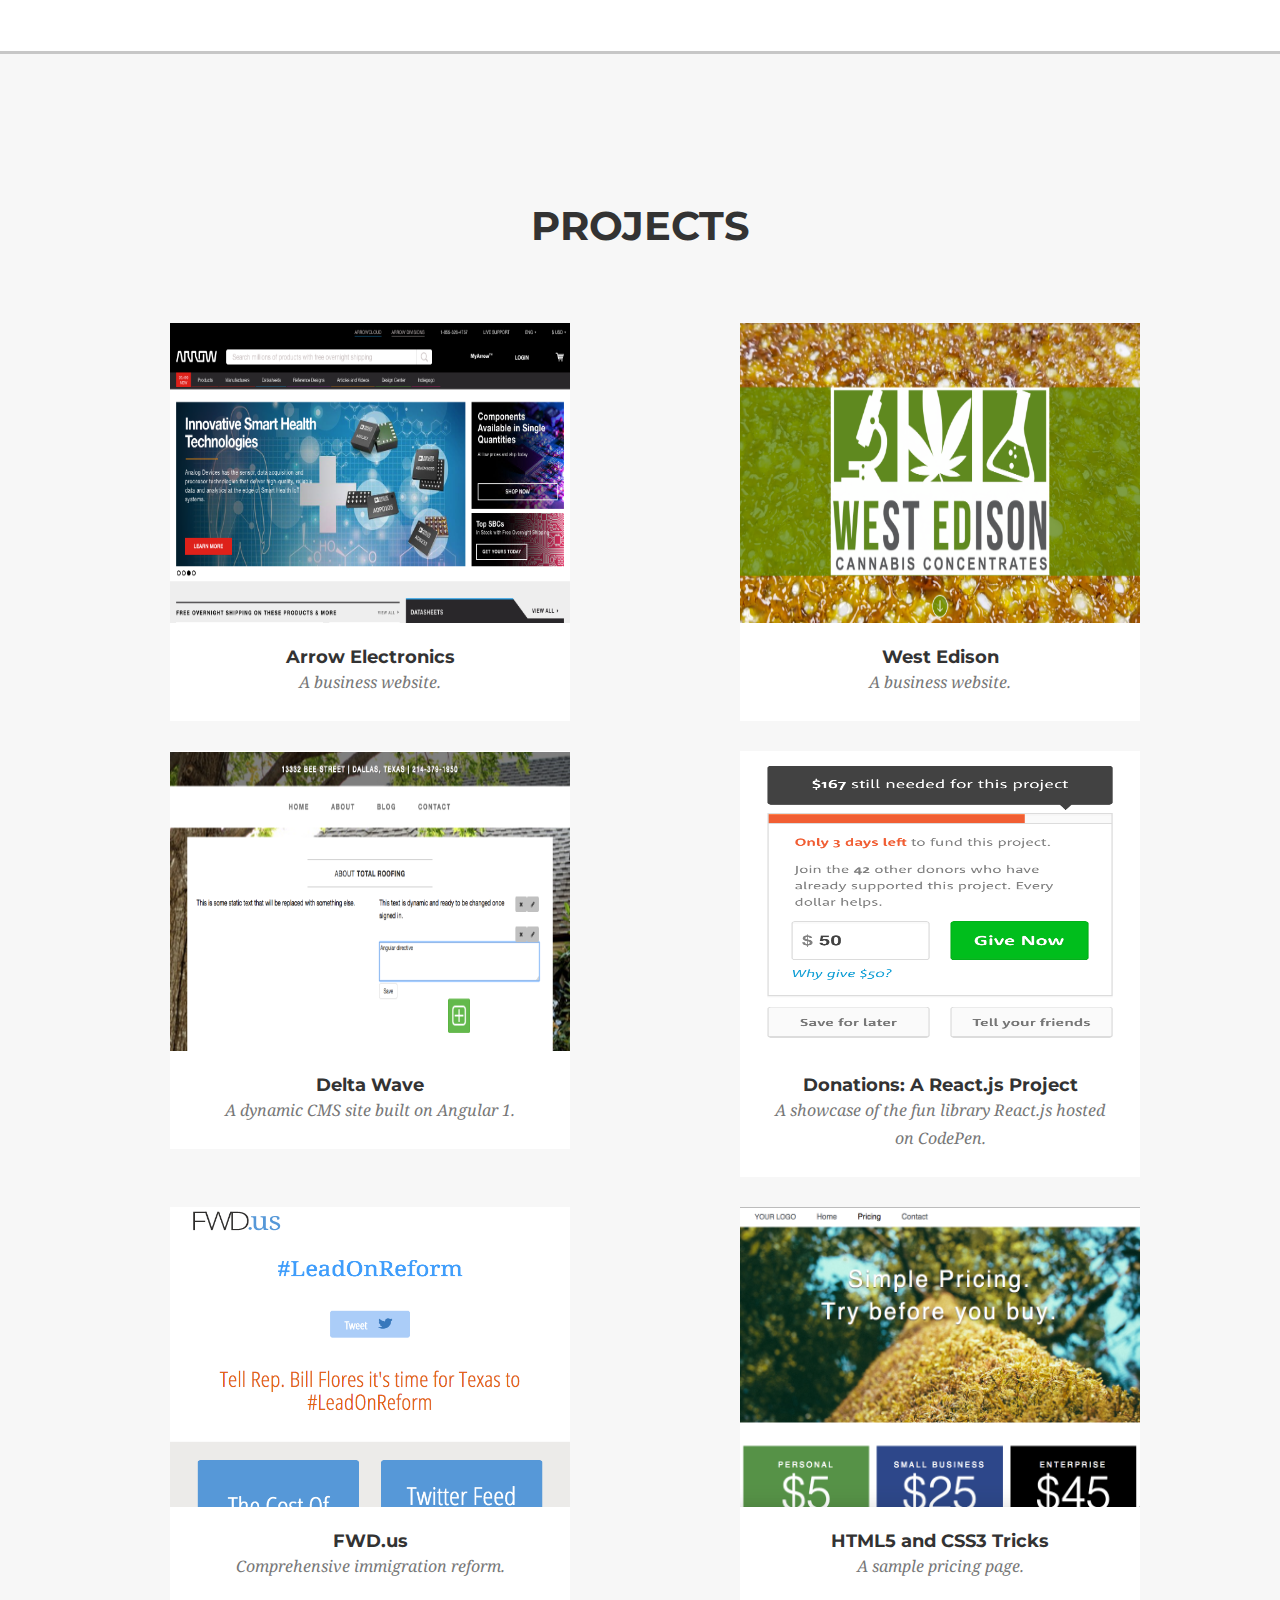
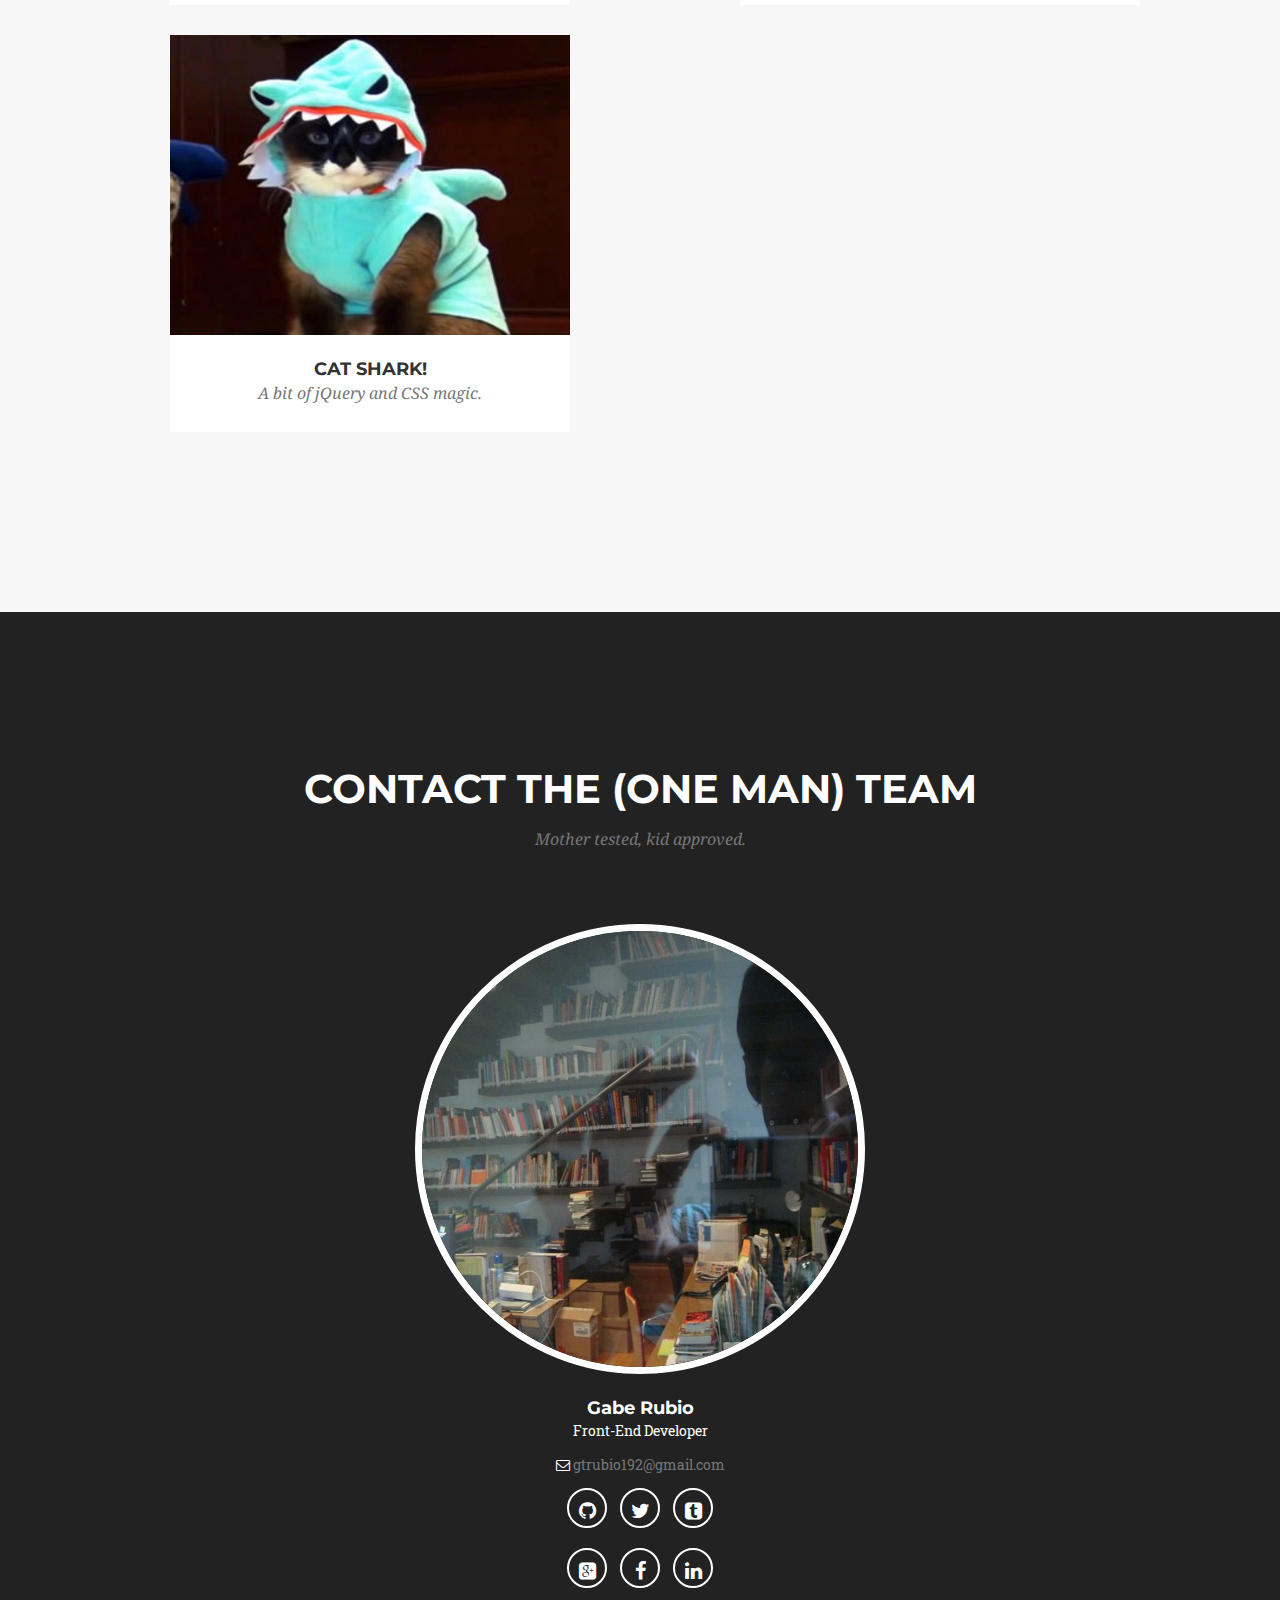
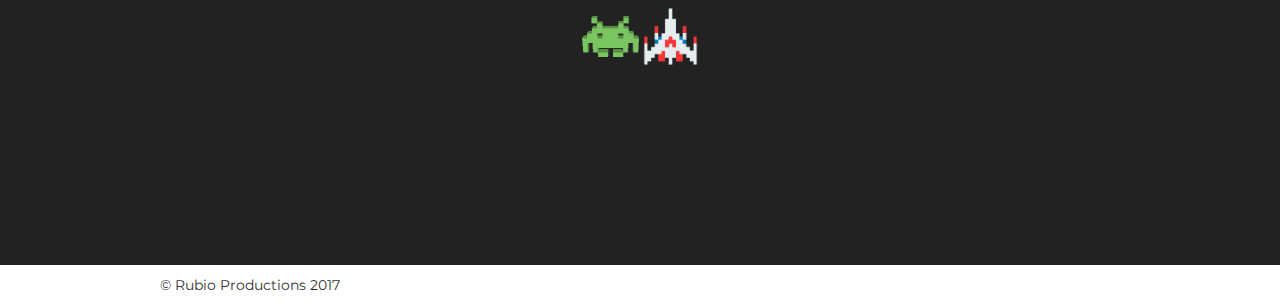
==== commit 2d10c5bf: "cleaning up verbiage" ====
--- a/index.html
+++ b/index.html
@@ -103,13 +103,13 @@
                     <div class="col-lg-7 col-md-7 col-sm-7 col-xs-12">
                         <h3 class=" section-subheading text-muted">
                         <p>
-                          Gabe is a front-end developer and designer hailing from Austin, Texas - yes, he is indeed like the last of the Mohicans, or a fabled unicorn.
+                          Gabe is a front-end developer and designer hailing from Austin, Texas.
                           He thrives on creating interactive and intuitive digital experiences.
                         </p>
                         <p>
                           Some of the coding assets in his toolbelt inlcude: <br>
                           <ul>
-                            <li> Javascript (Angular, React, Backbone, Ember) </li>
+                            <li> JS (Angular, React, Backbone) </li>
                             <li> HTML5 </li>
                             <li> CSS3 (Twitter Bootstrap, SASS, Bourbon.io) </li>
                             <li> Mobile and Responsive Design </li>
@@ -117,7 +117,7 @@
                         </p>
                         <p>
                           His passion and talent are seen in the work he has done for clients and employers including and not limited to
-                          Arrow Electronics, <a target="_blank" href="http://www.fwd.us/">FWD.us</a>, West Edison, Texas Department of Transportation, and Total Roofing.
+                          Sysco Foods, Arrow Electronics, <a target="_blank" href="http://www.fwd.us/">FWD.us</a>, West Edison, Texas Department of Transportation, and Total Roofing.
                         </p>
                       </h3>
                     </div>
